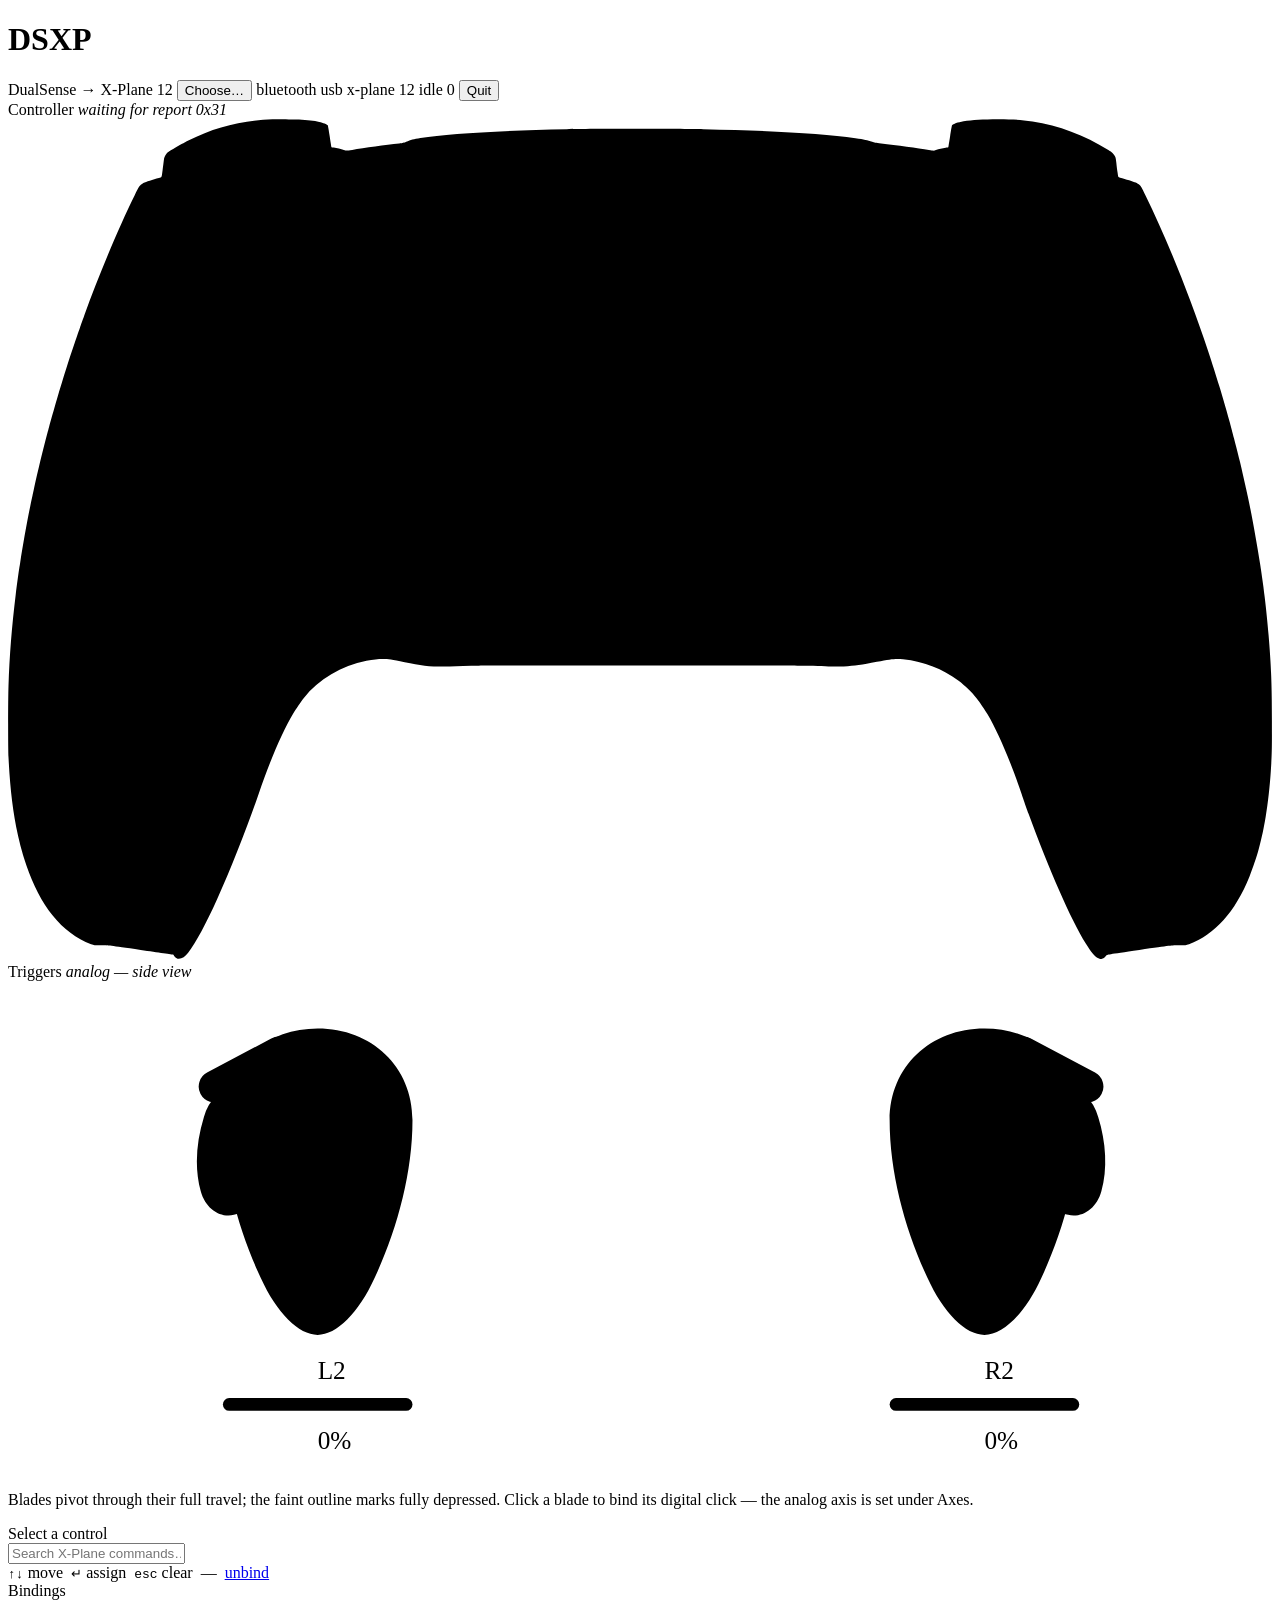
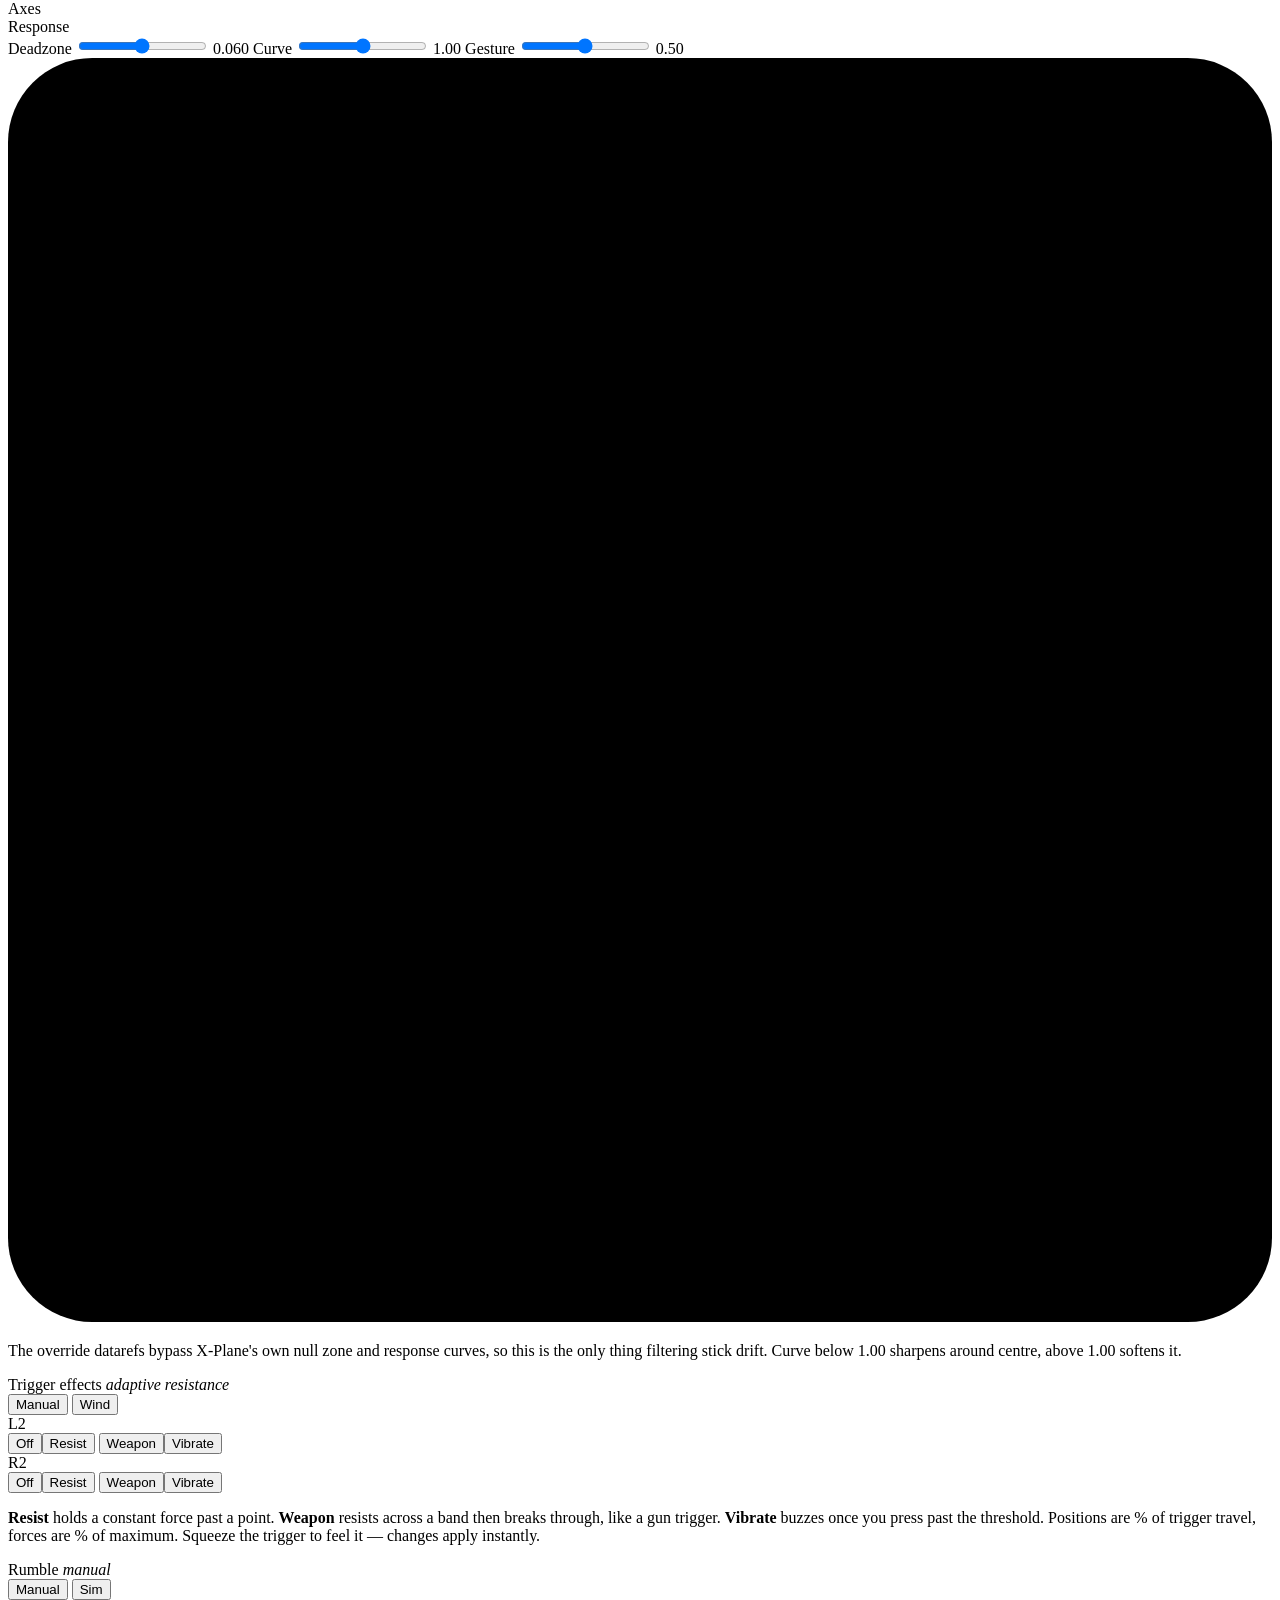
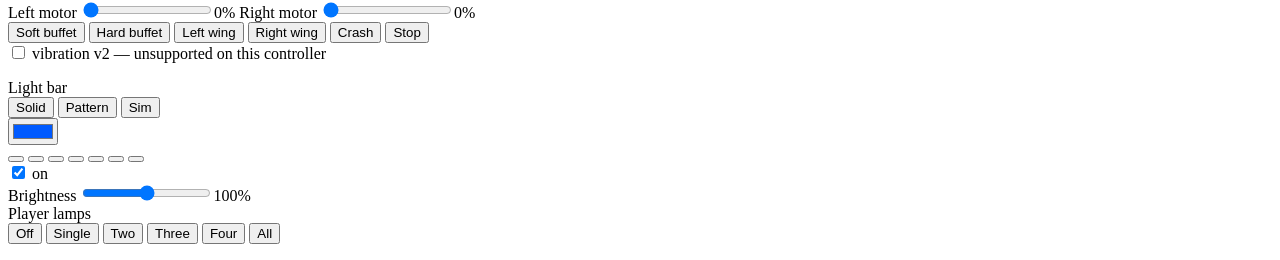
==== Resources/web/index.html @ 6f13c1d1 "Move sources into Sources/, Resources/ and BuildSettings/ Pure moves plus path updates, so history f" ====
<!doctype html>
<html lang="en">
<head>
<meta charset="utf-8">
<meta name="viewport" content="width=device-width,initial-scale=1">
<title>DSXP</title>
<link rel="stylesheet" href="/app.css">
</head>
<body>

<header>
  <h1>DSXP</h1>
  <span class="sub">DualSense &rarr; X-Plane 12</span>
  <span class="appstrip">
    <button id="app-access" class="warnbtn" hidden
            title="The controller is connected but no input arrives. Open the Input Monitoring settings.">Input access…</button>
    <span id="app-xpdir" class="xpdir"></span>
    <button id="app-pickxp" title="Choose your X-Plane 12 folder">Choose…</button>
    <span id="app-imported" class="pill" hidden
          title="Your bindings were imported from the dualsense-xplane prototype">imported settings</span>
  </span>
  <span class="spacer"></span>
  <span class="pill" id="g-bt">bluetooth</span>
  <span class="pill" id="g-usb">usb</span>
  <span class="pill" id="g-xp">x-plane 12</span>
  <span class="pill" id="g-eng">idle</span>
  <span class="pill" id="g-rep">0</span>
  <button id="quit" title="quit DSXP and hand the controls back to X-Plane">Quit</button>
</header>

<div id="gone" hidden>
  <div>
    <h2>DSXP has quit</h2>
    <p>The controller is quiet and X-Plane has its controls back.</p>
    <p class="dim">Open DSXP again from Applications or Spotlight.</p>
  </div>
</div>

<div id="toast" role="status" hidden></div>

<main>
    <section>
      <div class="head">Controller <em id="mapstatus">waiting for report 0x31</em></div>
      <div class="mapwrap">
        <!-- Proportions follow the real DualSense: 1242 x 814 of body = 1.53,
             four separate D-pad arrow keys, concentric stick rings. -->
        <svg id="pad" viewBox="0 0 1310 871" role="img" aria-label="DualSense map">
          <!-- Geometry traced from the reference with potrace; every outline
               below is the real contour, not an approximation. -->
          <path class="body" d="M 274.1 0.2 C 240.8 1.7 214.5 8.4 186.9 22.3 C 178.3 26.7 165.5 34.2 164.6 35.5 C 162.2 38.8 161.8 39.8 161.5 42.8 C 161.3 44.5 160.7 49.1 160.2 53.0 C 159.1 61.1 159.5 60.3 156.3 61.1 C 150.4 62.7 142.5 65.2 140.8 66.1 C 139.7 66.7 138.1 67.8 137.2 68.6 C 135.7 70.0 135.3 70.7 131.3 79.0 C 114.7 112.7 93.5 163.2 79.1 203.4 C 78.5 205.4 77.2 208.8 76.4 211.0 C 75.6 213.2 74.9 215.4 74.7 215.8 C 74.6 216.2 73.6 219.1 72.4 222.4 C 69.9 229.8 63.7 248.2 60.7 257.6 C 57.2 268.6 54.1 278.8 50.6 290.6 C 48.6 297.4 47.5 301.5 44.5 312.0 C 43.8 314.4 42.7 318.7 42.1 320.8 C 41.9 321.7 41.4 323.7 40.9 325.2 C 36.0 343.6 30.9 364.8 27.1 382.2 C 26.4 385.5 25.6 389.1 25.4 390.1 C 21.5 407.6 16.1 437.0 12.6 459.9 C 12.3 461.9 11.9 464.4 11.7 465.4 C 10.8 471.0 9.2 483.1 8.0 492.7 C 3.9 526.0 1.6 555.6 0.5 587.8 C 0.0 602.0 0.0 652.7 0.5 661.6 C 2.2 694.7 4.9 717.0 10.3 742.4 C 10.8 744.7 12.3 750.8 13.9 756.9 C 14.6 759.7 17.5 769.1 19.0 773.3 C 26.0 793.9 35.2 811.6 46.1 825.2 C 57.8 839.7 70.7 849.4 86.1 855.2 C 89.3 856.3 89.3 856.3 96.8 856.4 C 104.2 856.4 104.2 856.4 137.5 861.2 C 155.8 863.8 170.9 866.0 171.1 866.0 C 171.2 866.0 171.7 866.6 172.2 867.5 C 173.6 869.5 175.1 870.4 177.1 870.4 C 180.5 870.4 183.6 868.3 186.7 864.2 C 194.9 853.3 205.0 834.6 216.8 808.4 C 231.1 776.8 248.5 732.6 260.1 698.5 C 271.3 665.5 284.9 633.8 295.6 616.1 C 298.3 611.6 303.8 603.5 306.2 600.5 C 322.2 580.6 345.5 566.7 371.5 561.6 C 378.9 560.2 384.6 559.5 388.8 559.6 C 394.2 559.6 397.5 560.1 411.1 562.9 C 434.8 567.8 443.9 568.3 480.0 566.7 C 491.6 566.2 818.4 566.2 830.1 566.7 C 848.9 567.5 858.8 567.7 866.1 567.4 C 877.9 566.8 884.4 565.9 900.5 562.6 C 916.0 559.5 920.0 559.1 927.6 559.9 C 949.8 562.4 968.5 569.7 985.2 582.3 C 991.7 587.2 999.0 594.2 1003.8 600.3 C 1006.5 603.6 1013.0 613.2 1015.5 617.5 C 1025.1 633.8 1038.4 664.4 1047.9 692.1 C 1053.5 708.3 1054.6 711.6 1057.7 720.0 C 1078.7 777.6 1101.5 829.3 1117.0 854.6 C 1122.7 863.8 1125.9 867.7 1128.9 869.2 C 1133.4 871.4 1135.5 870.9 1138.5 866.8 C 1139.1 866.0 1139.1 866.0 1172.5 861.2 C 1205.9 856.4 1205.9 856.4 1213.3 856.4 C 1220.8 856.3 1220.8 856.3 1224.0 855.2 C 1250.8 845.2 1271.9 821.6 1286.7 785.0 C 1290.0 777.0 1294.2 764.3 1296.2 756.9 C 1299.8 743.2 1301.2 736.6 1303.5 722.9 C 1305.7 710.2 1307.9 690.4 1308.8 675.5 C 1309.9 658.2 1310.0 653.3 1309.9 623.9 C 1309.9 585.3 1309.1 566.3 1306.5 535.3 C 1305.4 521.8 1303.4 502.4 1301.9 491.5 C 1301.7 489.8 1301.3 486.8 1301.1 484.8 C 1300.5 480.5 1298.7 467.8 1298.3 465.4 C 1298.2 464.4 1297.9 462.3 1297.6 460.8 C 1294.4 439.5 1288.4 407.0 1284.7 390.1 C 1284.5 389.1 1283.4 384.4 1282.4 379.8 C 1280.7 372.2 1279.6 367.4 1276.8 355.3 C 1275.8 351.1 1272.1 336.5 1270.6 330.9 C 1268.9 324.3 1268.8 323.9 1268.0 320.9 C 1267.6 319.4 1266.9 317.0 1266.6 315.6 C 1264.3 307.3 1258.7 287.6 1255.6 277.6 C 1251.2 263.2 1248.7 255.2 1243.6 239.8 C 1225.0 183.8 1200.7 123.5 1178.8 79.0 C 1174.7 70.5 1174.3 70.0 1172.8 68.5 C 1171.8 67.7 1170.1 66.5 1168.8 65.9 C 1166.7 64.9 1158.2 62.2 1152.6 60.8 C 1150.6 60.3 1150.6 60.3 1150.0 55.7 C 1149.6 53.2 1149.0 48.6 1148.7 45.5 C 1148.0 39.8 1148.0 39.8 1146.4 37.4 C 1144.8 35.0 1144.8 35.0 1140.4 32.2 C 1115.5 16.7 1089.0 6.7 1061.8 2.6 C 1049.7 0.8 1040.8 0.2 1026.3 0.2 C 1010.2 0.2 999.4 0.9 990.3 2.4 C 984.5 3.5 979.5 5.1 978.4 6.5 C 978.2 6.8 977.4 11.4 976.4 18.0 C 975.4 24.1 974.6 29.2 974.6 29.3 C 974.5 29.3 973.2 29.5 971.8 29.8 C 968.3 30.3 964.7 31.1 961.7 32.2 C 959.3 33.0 959.3 33.0 954.4 32.2 C 943.4 30.3 920.6 27.2 904.9 25.5 C 899.3 24.8 897.9 24.6 895.6 23.7 C 890.6 22.0 887.6 21.3 878.3 20.0 C 844.8 15.2 793.9 12.2 720.6 10.6 C 698.1 10.1 602.2 10.1 579.2 10.6 C 506.0 12.1 455.5 15.2 427.5 19.7 C 420.2 20.9 417.6 21.6 412.7 23.7 C 410.0 24.9 409.4 25.0 405.3 25.5 C 391.8 26.9 368.9 30.0 356.7 32.0 C 350.8 33.0 350.8 33.0 348.1 32.1 C 345.0 31.0 340.9 30.1 337.6 29.6 C 336.3 29.5 335.3 29.3 335.2 29.2 C 335.1 29.2 334.3 24.1 333.4 18.0 C 332.4 11.3 331.6 6.8 331.4 6.5 C 330.5 5.4 326.6 3.9 322.6 3.0 C 317.4 1.9 310.2 1.1 301.6 0.6 C 296.2 0.3 277.8 0.0 274.1 0.2 Z"/>
          <path class="pad" id="b-21" d="M 710.0 11.8 C 785.7 13.0 843.5 16.3 878.0 21.3 C 889.7 23.0 893.8 24.1 899.1 26.8 C 910.3 32.5 916.3 42.4 916.3 55.0 C 916.3 59.8 916.1 60.9 912.5 77.8 C 910.9 85.4 907.5 101.8 904.9 114.2 C 902.3 126.6 899.4 140.4 898.4 144.9 C 896.3 154.8 890.1 184.6 883.0 218.1 C 876.2 250.7 876.2 250.7 875.1 253.6 C 871.7 262.0 863.6 271.7 853.7 279.4 C 845.7 285.7 837.3 289.9 829.0 291.8 L 826.4 292.5 L 657.3 292.5 C 540.1 292.6 487.3 292.5 485.1 292.3 C 481.0 291.9 477.2 291.0 472.8 289.1 C 457.4 282.8 441.3 267.8 435.5 254.4 C 434.2 251.5 433.9 250.4 431.6 239.7 C 430.6 234.7 428.7 225.7 427.5 219.8 C 426.2 213.9 423.6 201.3 421.6 191.9 C 419.6 182.5 415.6 163.4 412.7 149.5 C 409.7 135.5 405.5 115.1 403.2 104.1 C 400.9 93.2 398.0 79.3 396.7 73.4 C 394.1 61.0 393.8 59.2 393.8 55.0 C 393.8 41.8 400.5 31.2 412.3 25.5 C 417.6 22.9 420.9 22.0 430.5 20.6 C 457.4 16.7 504.9 13.6 560.0 12.4 C 566.9 12.2 576.0 12.0 580.1 11.9 C 602.3 11.3 677.3 11.3 710.0 11.8 Z"/>
          <path class="btn" id="b-12" d="M 305.5 2.1 C 318.8 3.2 326.7 4.8 330.1 7.1 C 330.5 7.4 333.9 29.0 333.6 29.3 C 333.5 29.3 331.2 29.6 328.5 29.8 C 296.5 32.4 207.6 48.2 165.7 58.7 C 163.1 59.3 160.9 59.8 160.8 59.8 C 160.7 59.7 160.9 57.6 161.3 55.0 C 161.6 52.3 162.1 48.0 162.5 45.4 C 163.0 40.7 163.1 40.5 164.2 38.6 C 164.9 37.5 165.7 36.4 166.0 36.0 C 166.4 35.7 168.5 34.3 170.8 32.9 C 201.4 14.0 232.9 4.0 268.8 1.7 C 274.9 1.4 298.9 1.6 305.5 2.1 Z"/>
          <path class="btn" id="b-13" d="M 1040.3 1.7 C 1076.4 3.8 1109.2 14.2 1139.7 33.3 C 1143.9 36.0 1144.1 36.1 1145.5 38.6 C 1146.7 40.5 1146.7 40.7 1147.3 45.4 C 1147.6 48.0 1148.2 52.4 1148.5 55.0 C 1148.9 57.7 1149.2 59.8 1149.1 59.8 C 1149.1 59.8 1146.9 59.3 1144.3 58.7 C 1103.2 48.3 1014.4 32.5 983.0 29.9 C 976.6 29.4 976.1 29.3 976.1 28.9 C 976.1 27.3 979.4 7.3 979.7 7.1 C 983.6 4.3 996.5 2.3 1013.8 1.6 C 1019.7 1.4 1035.8 1.5 1040.3 1.7 Z"/>
          <path class="btn sm" id="b-16" d="M 342.2 76.7 C 336.7 78.0 332.1 82.5 330.7 87.9 C 329.9 91.0 330.1 93.0 333.1 110.0 C 335.8 125.3 336.0 126.2 337.0 128.3 C 338.4 131.1 341.1 133.8 343.8 135.2 C 354.5 140.4 367.3 132.9 367.3 121.3 C 367.3 118.8 362.1 88.8 361.3 86.5 C 359.6 81.7 355.5 77.9 350.6 76.7 C 348.7 76.2 344.4 76.2 342.2 76.7 Z"/>
          <path class="btn sm" id="b-17" d="M 959.1 76.9 C 954.5 78.5 951.0 81.8 949.4 86.2 C 948.8 87.7 943.6 116.3 943.2 120.1 C 942.7 124.0 944.7 129.0 947.8 132.1 C 955.5 139.9 968.8 137.8 973.6 128.2 C 974.7 126.0 974.8 125.4 977.6 109.5 C 979.1 100.5 980.4 92.6 980.4 91.8 C 980.4 84.8 975.2 78.3 968.3 76.7 C 965.5 76.0 961.4 76.1 959.1 76.9 Z"/>
          <path class="btn" id="b-0" d="M 228.9 136.9 C 217.5 138.9 208.7 148.3 207.8 159.7 C 207.7 160.9 207.9 165.5 208.2 170.3 C 208.6 175.0 209.1 183.3 209.5 188.9 C 210.6 204.6 209.8 203.1 224.6 218.7 C 230.8 225.1 236.4 230.9 237.1 231.5 C 240.1 234.1 244.5 235.6 248.3 235.2 C 250.9 235.0 253.7 234.0 255.8 232.6 C 257.2 231.7 274.1 214.3 279.4 208.3 C 281.3 206.2 283.1 202.7 283.8 200.0 C 284.5 197.0 286.8 161.5 286.5 158.8 C 285.2 148.0 276.9 139.2 266.1 137.1 C 264.1 136.7 261.1 136.7 247.0 136.7 C 237.8 136.7 229.6 136.8 228.9 136.9 Z"/>
          <path class="btn" id="b-2" d="M 326.1 209.6 C 323.4 209.8 318.1 210.2 314.3 210.5 C 298.2 211.5 296.8 211.7 294.4 212.4 C 290.3 213.7 289.3 214.5 276.2 227.0 C 263.1 239.5 262.6 240.1 261.3 243.9 C 260.8 245.4 260.6 246.5 260.6 248.4 C 260.6 252.5 261.8 255.8 264.1 258.5 C 266.5 261.2 288.2 281.7 289.7 282.6 C 291.5 283.8 294.5 285.0 296.4 285.4 C 297.2 285.5 301.8 285.9 306.6 286.3 C 311.5 286.6 319.0 287.1 323.3 287.4 C 333.5 288.2 337.0 288.2 339.8 287.4 C 349.4 285.0 356.6 277.6 358.6 268.1 C 358.9 266.5 359.0 262.8 359.0 248.5 C 359.0 231.8 359.0 230.7 358.4 228.4 C 357.7 225.4 355.5 220.8 353.5 218.5 C 350.5 214.7 345.8 211.6 341.0 210.2 C 337.8 209.2 333.2 209.0 326.1 209.6 Z"/>
          <path class="btn" id="b-4" d="M 246.1 262.0 C 241.7 262.4 238.9 263.9 235.0 267.8 C 227.6 275.2 213.8 290.1 212.9 291.6 C 212.4 292.5 211.5 294.3 211.1 295.6 C 210.2 298.0 210.2 298.5 208.9 316.4 C 208.1 328.3 207.7 335.7 207.8 337.3 C 208.1 343.2 210.7 348.7 215.0 353.1 C 217.9 356.1 221.1 358.0 225.5 359.5 L 227.9 360.3 L 246.9 360.3 C 265.8 360.3 266.0 360.3 268.2 359.7 C 276.9 357.2 283.6 350.3 285.9 341.6 C 286.6 339.1 286.8 336.2 286.5 332.6 C 286.4 330.6 286.0 326.1 285.8 322.5 C 285.5 318.9 285.1 312.2 284.8 307.4 C 284.4 302.7 284.0 298.0 283.7 297.1 C 282.9 293.9 281.1 290.8 278.6 288.0 C 270.7 279.6 259.2 267.5 257.9 266.3 C 254.7 263.3 250.2 261.7 246.1 262.0 Z"/>
          <path class="btn" id="b-6" d="M 155.2 209.6 C 150.9 210.5 146.6 212.8 143.3 215.9 C 139.7 219.3 137.3 223.2 136.0 228.0 C 135.3 230.3 135.3 230.5 135.3 248.4 C 135.3 269.1 135.2 268.5 137.7 273.7 C 141.9 282.5 150.4 288.0 159.8 288.0 C 164.5 288.0 196.0 285.7 198.3 285.3 C 201.2 284.6 204.6 282.9 206.8 280.9 C 207.9 280.0 213.5 274.6 219.4 269.0 C 230.8 258.2 231.9 256.9 233.0 253.5 C 234.3 249.3 234.0 245.2 231.9 241.4 C 230.7 238.9 230.0 238.2 219.2 228.0 C 214.2 223.3 209.1 218.4 207.8 217.2 C 204.9 214.5 201.2 212.5 197.7 211.9 C 195.2 211.4 167.6 209.4 161.2 209.3 C 158.3 209.2 156.6 209.3 155.2 209.6 Z"/>
          <path class="btn" id="b-8" d="M 962.2 206.5 C 944.0 209.1 929.8 221.7 925.5 239.0 C 919.4 262.8 934.4 286.8 958.6 292.1 C 961.2 292.6 962.5 292.7 967.5 292.7 C 972.5 292.7 973.8 292.6 976.4 292.1 C 993.8 288.3 1006.8 274.9 1010.2 257.1 C 1010.9 253.5 1010.9 245.7 1010.2 242.1 C 1006.9 224.6 994.3 211.3 977.0 207.2 C 974.4 206.6 973.1 206.5 968.5 206.4 C 965.5 206.4 962.7 206.4 962.2 206.5 Z"/>
          <path class="btn" id="b-9" d="M 1058.3 302.5 C 1051.2 303.6 1044.8 306.1 1039.0 309.9 C 1035.8 312.1 1030.1 317.8 1028.0 320.8 C 1020.7 331.4 1018.5 344.0 1021.6 356.3 C 1025.6 372.3 1038.5 384.7 1054.8 388.2 C 1057.5 388.7 1058.7 388.8 1063.7 388.8 C 1068.5 388.8 1069.9 388.7 1072.3 388.2 C 1083.6 385.7 1093.3 379.1 1099.5 369.8 C 1102.9 364.8 1104.9 360.0 1106.2 353.9 C 1107.0 349.9 1107.1 342.1 1106.3 338.2 C 1103.3 322.5 1092.8 310.1 1078.3 304.8 C 1073.6 303.2 1070.5 302.6 1064.6 302.5 C 1061.6 302.5 1058.7 302.5 1058.3 302.5 Z"/>
          <path class="btn" id="b-10" d="M 1154.4 206.5 C 1147.3 207.5 1140.9 210.0 1135.1 213.8 C 1131.6 216.2 1126.0 221.8 1123.7 225.2 C 1113.6 240.5 1113.8 259.7 1124.2 274.6 C 1126.5 277.9 1131.9 283.2 1135.2 285.4 C 1140.3 288.7 1145.2 290.8 1150.8 292.1 C 1153.3 292.6 1154.7 292.7 1159.7 292.7 C 1164.7 292.7 1166.0 292.6 1168.5 292.1 C 1190.0 287.4 1204.8 267.5 1202.9 245.9 C 1201.2 227.0 1187.8 211.7 1169.2 207.2 C 1166.6 206.6 1165.3 206.5 1160.7 206.4 C 1157.7 206.4 1154.8 206.4 1154.4 206.5 Z"/>
          <path class="btn" id="b-11" d="M 1058.3 110.4 C 1057.8 110.4 1056.1 110.8 1054.5 111.1 C 1038.7 114.4 1025.6 126.9 1021.6 142.7 C 1019.3 151.7 1019.9 160.7 1023.3 169.6 C 1027.7 180.9 1037.6 190.3 1049.2 194.4 C 1054.3 196.2 1057.1 196.6 1063.6 196.6 C 1068.7 196.6 1069.9 196.6 1072.5 196.0 C 1088.2 192.4 1100.6 181.1 1105.1 165.9 C 1111.7 144.1 1100.0 120.7 1078.4 112.7 C 1073.7 111.0 1070.6 110.4 1064.6 110.3 C 1061.6 110.3 1058.7 110.3 1058.3 110.4 Z"/>
          <path class="btn sm" id="b-20" d="M 626.9 491.3 C 623.2 492.4 621.0 495.3 621.0 499.0 C 621.0 500.8 621.1 501.3 621.8 502.6 C 622.9 504.5 624.9 506.1 627.1 506.8 C 628.6 507.2 631.1 507.2 655.5 507.2 L 682.2 507.1 L 683.8 506.3 C 690.5 503.2 690.4 494.5 683.6 491.5 C 682.6 491.0 680.6 491.0 655.3 490.9 C 633.2 490.9 627.9 490.9 626.9 491.3 Z"/>
          <circle class="touchdot" id="touch-0" r="16" cx="-99" cy="-99"/>
          <circle class="touchdot" id="touch-1" r="16" cx="-99" cy="-99"/>
          <g class="grille">
            <path d="M 604.0 325.8 C 601.5 326.9 599.8 329.5 599.8 332.3 C 599.8 334.7 600.4 336.0 602.0 337.7 C 604.3 340.1 607.5 340.7 610.6 339.1 C 612.2 338.3 613.0 337.6 613.8 335.9 C 614.9 334.0 614.9 331.0 614.0 329.2 C 613.2 327.9 611.3 326.1 610.0 325.5 C 608.5 324.9 605.6 325.0 604.0 325.8 Z"/>
            <path d="M 628.1 325.5 C 626.6 326.2 624.6 328.2 624.1 329.7 C 622.6 333.3 624.1 337.2 627.5 339.1 C 628.7 339.8 629.3 339.9 631.0 339.9 C 633.4 339.9 634.8 339.3 636.5 337.5 C 637.9 335.9 638.4 334.7 638.4 332.5 C 638.3 328.2 635.2 325.1 630.9 325.1 C 629.8 325.1 628.6 325.3 628.1 325.5 Z"/>
            <path d="M 651.4 325.9 C 645.1 329.0 646.3 338.3 653.3 339.8 C 656.4 340.5 659.4 339.1 661.2 336.2 C 662.0 334.9 662.1 334.5 662.1 332.6 C 662.1 330.1 661.6 328.8 660.0 327.2 C 657.8 325.0 654.2 324.4 651.4 325.9 Z"/>
            <path d="M 675.5 325.7 C 669.7 328.4 669.5 336.3 675.3 339.3 C 676.2 339.7 677.0 339.9 678.5 339.9 C 680.2 339.9 680.7 339.8 682.1 339.0 C 684.0 338.0 685.4 336.1 685.9 333.9 C 686.5 331.0 685.2 328.1 682.4 326.1 C 681.3 325.4 680.9 325.2 679.0 325.2 C 677.2 325.1 676.5 325.2 675.5 325.7 Z"/>
            <path d="M 699.1 325.7 C 692.4 329.1 693.9 338.8 701.4 339.9 C 703.3 340.2 705.7 339.5 707.2 338.1 C 711.2 334.5 710.3 328.0 705.5 325.8 C 703.6 324.9 700.9 324.8 699.1 325.7 Z"/>
            <path d="M 616.8 346.0 C 615.1 346.5 613.5 347.8 612.5 349.5 C 611.9 350.7 611.7 351.2 611.7 353.0 C 611.7 355.5 612.3 356.8 613.8 358.4 C 616.1 360.6 619.6 361.2 622.5 359.7 C 628.4 356.8 627.6 347.8 621.3 346.0 C 619.5 345.4 618.5 345.4 616.8 346.0 Z"/>
            <path d="M 640.4 346.0 C 637.3 347.1 635.5 349.8 635.5 353.1 C 635.5 357.4 638.6 360.5 642.8 360.5 C 645.0 360.5 646.4 360.0 648.0 358.4 C 649.5 357.0 650.3 355.2 650.3 352.9 C 650.2 347.9 645.1 344.4 640.4 346.0 Z"/>
            <path d="M 664.6 345.8 C 661.2 346.8 658.8 350.5 659.2 353.9 C 659.4 355.7 660.2 357.3 661.6 358.6 C 663.2 360.0 664.5 360.5 666.7 360.5 C 670.8 360.5 674.0 357.3 674.0 353.3 C 674.0 350.9 673.5 349.6 671.9 347.9 C 669.9 345.8 667.2 345.1 664.6 345.8 Z"/>
            <path d="M 688.1 346.0 C 685.3 346.9 683.0 349.9 683.0 352.9 C 683.0 357.3 686.1 360.5 690.3 360.5 C 693.5 360.5 695.7 359.2 697.0 356.4 C 698.6 353.4 698.0 350.3 695.6 347.8 C 693.5 345.7 690.9 345.1 688.1 346.0 Z"/>
          </g>
          <g class="mark">
            <polygon points="247,177 258,195 236,195"/>
            <polygon points="247,321 258,303 236,303"/>
            <polygon points="175,249 193,238 193,260"/>
            <polygon points="319,249 301,238 301,260"/>
          </g>
          <circle class="diag" id="b-7" cx="185" cy="187" r="26"/>
          <circle class="diag" id="b-1" cx="309" cy="187" r="26"/>
          <circle class="diag" id="b-5" cx="185" cy="311" r="26"/>
          <circle class="diag" id="b-3" cx="309" cy="311" r="26"/>
          <g class="mark">
            <polygon points="1065,136 1082,166 1048,166"/>
            <rect x="948" y="233" width="34" height="34" rx="4"/>
            <circle cx="1159" cy="250" r="17"/>
            <path d="M1047 330 L1079 362 M1079 330 L1047 362"/>
          </g>
          <g>
            <path class="well" d="M 442.0 329.9 C 405.1 331.3 371.9 353.0 355.8 386.5 C 346.9 405.1 344.0 425.2 347.4 445.7 C 352.6 477.6 373.4 505.2 402.8 519.3 C 430.4 532.5 462.8 532.2 490.2 518.4 C 499.7 513.7 507.7 507.9 515.7 499.9 C 524.6 491.0 529.9 483.6 535.2 472.6 C 541.5 459.5 544.7 446.7 545.1 432.0 C 545.8 405.0 535.8 379.6 516.9 360.1 C 500.4 343.1 478.2 332.4 454.8 330.3 C 450.9 330.0 445.2 329.8 442.0 329.9 Z"/>
            <path class="wellring" d="M 438.4 352.2 C 415.0 354.4 393.7 367.2 380.7 387.0 C 377.3 392.1 374.2 398.6 372.1 404.6 C 364.4 427.4 367.7 452.5 381.1 472.5 C 402.6 504.5 444.2 516.0 478.8 499.5 C 500.7 489.1 516.4 469.2 521.5 445.3 C 523.7 435.3 523.6 423.1 521.4 412.9 C 515.0 384.0 492.9 361.3 464.3 354.2 C 456.0 352.1 446.6 351.4 438.4 352.2 Z"/>
            <g id="stick-l" transform="translate(0 0)">
              <path class="knob" d="M 438.1 379.3 C 423.5 381.7 411.2 389.6 403.2 401.8 C 398.1 409.5 395.4 417.9 395.0 427.4 C 394.7 436.0 396.3 443.8 400.1 451.6 C 410.4 472.4 433.0 483.6 455.8 479.0 C 474.1 475.3 489.3 461.2 494.3 443.1 C 495.7 438.1 496.1 435.6 496.1 429.3 C 496.1 424.0 496.0 423.0 495.3 419.7 C 494.3 415.1 493.1 411.5 491.2 407.5 C 484.3 393.2 471.4 383.2 455.5 379.8 C 451.8 379.0 441.9 378.7 438.1 379.3 Z"/>
            </g>
            <circle class="hit" id="b-18" cx="445" cy="431" r="50"/>
            <text class="lbl xs" x="445" y="559">L3</text>
          </g>
          <g>
            <path class="well" d="M 858.9 330.0 C 829.4 331.6 802.1 346.3 784.3 370.2 C 765.8 395.1 760.0 427.5 768.7 457.4 C 777.3 486.8 799.4 510.9 828.0 522.1 C 857.3 533.6 890.3 530.6 917.0 513.8 C 940.0 499.5 956.2 476.2 961.7 449.8 C 963.3 442.0 963.6 439.4 963.6 429.4 C 963.6 422.1 963.5 419.5 963.1 416.7 C 960.3 397.9 953.9 382.6 942.6 368.0 C 939.5 364.0 930.8 355.1 926.8 351.9 C 910.1 338.6 890.7 331.2 869.2 330.0 C 866.4 329.9 863.8 329.7 863.5 329.8 C 863.2 329.8 861.1 329.9 858.9 330.0 Z"/>
            <path class="wellring" d="M 857.0 352.2 C 823.9 355.5 796.5 379.3 788.8 411.6 C 787.2 418.2 787.0 420.9 787.0 429.4 C 787.0 438.1 787.2 440.6 789.0 447.8 C 791.5 458.5 796.8 469.2 804.0 478.2 C 806.8 481.7 812.9 487.7 816.7 490.6 C 830.7 501.4 846.9 506.9 864.3 506.9 C 872.4 506.9 879.3 505.9 886.9 503.6 C 906.2 497.7 922.4 484.5 932.4 466.5 C 941.5 450.1 944.2 430.0 939.7 411.5 C 933.8 386.7 916.0 366.4 892.0 357.0 C 887.0 355.0 880.9 353.5 874.7 352.6 C 871.2 352.0 860.8 351.8 857.0 352.2 Z"/>
            <g id="stick-r" transform="translate(0 0)">
              <path class="knob" d="M 856.7 379.3 C 849.4 380.5 842.4 383.2 836.0 387.5 C 831.6 390.4 825.5 396.4 822.5 400.9 C 810.2 419.1 810.7 442.2 823.8 459.8 C 828.6 466.1 834.6 471.1 842.0 474.8 C 857.5 482.6 876.1 481.6 891.0 472.4 C 901.6 465.8 909.8 454.9 913.1 443.0 C 914.4 438.0 914.7 436.0 914.7 429.5 C 914.7 422.3 914.3 419.7 912.4 413.7 C 906.4 395.5 890.7 382.2 871.8 379.3 C 868.1 378.8 860.1 378.8 856.7 379.3 Z"/>
            </g>
            <circle class="hit" id="b-19" cx="862" cy="431" r="50"/>
            <text class="lbl xs" x="862" y="559">R3</text>
          </g>
          <rect class="btn sm" id="b-22" x="641" y="541" width="28" height="9" rx="4"/>
          <text class="lbl" x="247" y="40">L1</text>
          <text class="lbl" x="1063" y="40">R1</text>
        </svg>
      </div>
    </section>

    <section>
      <div class="head">Triggers <em id="trigstatus">analog &mdash; side view</em></div>
      <svg id="trigview" viewBox="0 0 800 310" role="img" aria-label="trigger compression, side view">
        <g transform="translate(74,10)">
          <!-- grip cross-section: wide rounded top tapering to the grip tip -->
          <path class="sidebody" d="M62 78 C62 44 88 20 122 20
                                    C156 20 182 44 182 78
                                    C182 112 172 148 158 178
                                    C148 200 134 214 122 214
                                    C110 214 96 200 86 178
                                    C72 148 62 112 62 78 Z"/>
          <rect class="sidebump" id="b-12s" x="44" y="36" width="66" height="20" rx="10"
                transform="rotate(-28 77 46)"/>
          <g class="ghost" transform="translate(66 66) rotate(-26)">
            <path d="M6 -10 C-5 -8 -13 -1 -16 10 C-21 26 -22 43 -18 57
                     C-15 68 -6 74 3 72 C12 70 18 62 18 52
                     C18 37 15 18 13 5 C12 -4 10 -10 6 -10 Z"/>
          </g>
          <g id="trig-l-lever" transform="translate(66 66) rotate(0)">
            <path class="blade" id="b-14"
                  d="M6 -10 C-5 -8 -13 -1 -16 10 C-21 26 -22 43 -18 57
                     C-15 68 -6 74 3 72 C12 70 18 62 18 52
                     C18 37 15 18 13 5 C12 -4 10 -10 6 -10 Z"/>
          </g>
          <circle class="pivot" cx="66" cy="66" r="3"/>
        </g>
        <text class="cap" x="196" y="252">L2</text>
        <rect class="dbar" x="136" y="264" width="120" height="8" rx="4"/>
        <rect class="dfill" id="trig-l-bar" x="136" y="264" width="0" height="8" rx="4"/>
        <text class="pct" id="trig-l-pct" x="196" y="296">0%</text>

        <g transform="translate(740,10) scale(-1,1)">
          <path class="sidebody" d="M62 78 C62 44 88 20 122 20
                                    C156 20 182 44 182 78
                                    C182 112 172 148 158 178
                                    C148 200 134 214 122 214
                                    C110 214 96 200 86 178
                                    C72 148 62 112 62 78 Z"/>
          <rect class="sidebump" id="b-13s" x="44" y="36" width="66" height="20" rx="10"
                transform="rotate(-28 77 46)"/>
          <g class="ghost" transform="translate(66 66) rotate(-26)">
            <path d="M6 -10 C-5 -8 -13 -1 -16 10 C-21 26 -22 43 -18 57
                     C-15 68 -6 74 3 72 C12 70 18 62 18 52
                     C18 37 15 18 13 5 C12 -4 10 -10 6 -10 Z"/>
          </g>
          <g id="trig-r-lever" transform="translate(66 66) rotate(0)">
            <path class="blade" id="b-15"
                  d="M6 -10 C-5 -8 -13 -1 -16 10 C-21 26 -22 43 -18 57
                     C-15 68 -6 74 3 72 C12 70 18 62 18 52
                     C18 37 15 18 13 5 C12 -4 10 -10 6 -10 Z"/>
          </g>
          <circle class="pivot" cx="66" cy="66" r="3"/>
        </g>
        <text class="cap" x="618" y="252">R2</text>
        <rect class="dbar" x="558" y="264" width="120" height="8" rx="4"/>
        <rect class="dfill" id="trig-r-bar" x="558" y="264" width="0" height="8" rx="4"/>
        <text class="pct" id="trig-r-pct" x="618" y="296">0%</text>
      </svg>
      <p class="note">Blades pivot through their full travel; the faint outline marks
        fully depressed. Click a blade to bind its digital click &mdash; the analog
        axis is set under Axes.</p>
    </section>

    <section>
      <div class="head" id="target">Select a control</div>
      <div class="searchwrap">
        <input id="q" placeholder="Search X-Plane commands&hellip;" autocomplete="off" spellcheck="false">
        <div class="hint">
          <kbd>&uarr;</kbd><kbd>&darr;</kbd> move &nbsp;<kbd>&crarr;</kbd> assign
          &nbsp;<kbd>esc</kbd> clear &nbsp;&mdash;&nbsp;
          <a href="#" id="unbind">unbind</a>
        </div>
      </div>
      <div id="results"></div>
    </section>

    <section>
      <div class="head">Bindings <em id="bindcount"></em></div>
      <div id="btns"></div>
    </section>

    <section>
      <div class="head">Axes</div>
      <div id="axes"></div>
    </section>

    <section>
      <div class="head">Response</div>
      <div class="tune">
        <div class="tunegrid">
          <label for="dz">Deadzone</label>
          <input type="range" id="dz" min="0" max="0.45" step="0.005">
          <output id="dz-v">0.060</output>
          <label for="cv">Curve</label>
          <input type="range" id="cv" min="0.4" max="3" step="0.05">
          <output id="cv-v">1.00</output>
          <label for="gs">Gesture</label>
          <input type="range" id="gs" min="0" max="1" step="0.02">
          <output id="gs-v">0.50</output>
        </div>
        <svg id="curve" viewBox="0 0 120 120" aria-label="response curve">
          <rect class="grid" x="0" y="0" width="120" height="120" rx="8"/>
          <line class="ax" x1="60" y1="0" x2="60" y2="120"/>
          <line class="ax" x1="0" y1="60" x2="120" y2="60"/>
          <polyline id="curveline" points=""/>
          <circle id="curvedot" r="3.5" cx="60" cy="60"/>
        </svg>
      </div>
      <p class="note">The override datarefs bypass X-Plane's own null zone and
        response curves, so this is the only thing filtering stick drift.
        Curve below 1.00 sharpens around centre, above 1.00 softens it.</p>
    </section>


    <section>
      <div class="head">Trigger effects <em id="fxstatus">adaptive resistance</em></div>
      <div class="fxtabs">
        <button data-fxm="manual">Manual</button>
        <button data-fxm="wind">Wind</button>
      </div>
      <div id="fxwind" hidden>
        <div class="wxgrid">
          <div><span>Indicated airspeed</span><b id="wx-ias">&mdash;</b></div>
          <div><span>Wind</span><b id="wx-wind">&mdash;</b></div>
          <div><span>Crosswind</span><b id="wx-xw">&mdash;</b></div>
          <div><span>Turbulence</span><b id="wx-turb">&mdash;</b></div>
          <div><span>Aerodynamic load</span><b id="wx-load">&mdash;</b></div>
          <div><span>State</span><b id="wx-note">&mdash;</b></div>
        </div>
        <div class="wxfx">
          <div><span>L2</span><b id="wx-l">&mdash;</b></div>
          <div><span>R2</span><b id="wx-r">&mdash;</b></div>
        </div>
      </div>
      <div class="fxgrid" id="fxmanual">
        <div class="fxcol" data-side="l">
          <div class="fxtitle">L2</div>
          <div class="modes">
            <button data-m="0">Off</button><button data-m="1">Resist</button>
            <button data-m="2">Weapon</button><button data-m="3">Vibrate</button>
          </div>
          <div class="fxparams"></div>
        </div>
        <div class="fxcol" data-side="r">
          <div class="fxtitle">R2</div>
          <div class="modes">
            <button data-m="0">Off</button><button data-m="1">Resist</button>
            <button data-m="2">Weapon</button><button data-m="3">Vibrate</button>
          </div>
          <div class="fxparams"></div>
        </div>
      </div>
      <p class="note" id="fxnote"><b>Resist</b> holds a constant force past a point.
        <b>Weapon</b> resists across a band then breaks through, like a gun trigger.
        <b>Vibrate</b> buzzes once you press past the threshold.
        Positions are % of trigger travel, forces are % of maximum.
        Squeeze the trigger to feel it &mdash; changes apply instantly.</p>
    </section>
    <section>
      <div class="head">Rumble <em id="rstatus">manual</em></div>
      <div class="fxtabs" id="rtabs">
        <button data-rm="manual">Manual</button>
        <button data-rm="sim">Sim</button>
      </div>
      <div id="rmanual">
        <div class="fxparams rparams">
          <label>Left motor</label>
          <input type="range" id="r-l" min="0" max="255" value="0"><output id="r-lv">0%</output>
          <label>Right motor</label>
          <input type="range" id="r-r" min="0" max="255" value="0"><output id="r-rv">0%</output>
        </div>
        <div class="rtests">
          <button data-test="soft">Soft buffet</button>
          <button data-test="hard">Hard buffet</button>
          <button data-test="left">Left wing</button>
          <button data-test="right">Right wing</button>
          <button data-test="crash">Crash</button>
          <button data-test="stop">Stop</button>
        </div>
        <div class="rpath">
          <label class="toggle"><input type="checkbox" id="rv2"> vibration v2 &mdash; unsupported on this controller</label>
        </div>
      </div>
      <div id="rsim" hidden>
        <div class="wxgrid">
          <div><span>Left wing stalled</span><b id="rx-sl">&mdash;</b></div>
          <div><span>Right wing stalled</span><b id="rx-sr">&mdash;</b></div>
          <div><span>Stall warning</span><b id="rx-sw">&mdash;</b></div>
          <div><span>Load factor</span><b id="rx-gn">&mdash;</b></div>
          <div><span>Crashed</span><b id="rx-crash">&mdash;</b></div>
          <div><span>State</span><b id="rx-note">&mdash;</b></div>
        </div>
        <div class="wxfx">
          <div><span>Left motor</span><b id="rx-l">&mdash;</b></div>
          <div><span>Right motor</span><b id="rx-r">&mdash;</b></div>
        </div>
      </div>
      <p class="note" id="rnote"></p>
    </section>

    <section class="wide">
      <div class="head">Light bar <em id="lightstatus"></em></div>
      <div class="fxtabs" id="ltabs">
        <button data-lt="solid">Solid</button>
        <button data-lt="pattern">Pattern</button>
        <button data-lt="sim">Sim</button>
      </div>

      <div id="lsolid">
        <div class="lightrow">
          <input type="color" id="lc" value="#005aff">
          <div class="swatches">
            <button class="sw" data-c="#ff2d1a" style="--s:#ff2d1a"></button>
            <button class="sw" data-c="#ff8c00" style="--s:#ff8c00"></button>
            <button class="sw" data-c="#ffd400" style="--s:#ffd400"></button>
            <button class="sw" data-c="#22c55e" style="--s:#22c55e"></button>
            <button class="sw" data-c="#005aff" style="--s:#005aff"></button>
            <button class="sw" data-c="#8b5cf6" style="--s:#8b5cf6"></button>
            <button class="sw" data-c="#ffffff" style="--s:#ffffff"></button>
          </div>
          <label class="toggle"><input type="checkbox" id="lon" checked> on</label>
        </div>
      </div>

      <div id="lpattern" hidden>
        <div class="patrow">
          <button data-pat="1">Breathe</button>
          <button data-pat="2">Pulse</button>
          <button data-pat="3">Strobe</button>
          <button data-pat="4">Rainbow</button>
          <button data-pat="5">Alert</button>
        </div>
        <div class="fxparams rparams">
          <label>Speed</label>
          <input type="range" id="lspeed" min="0" max="1" step="0.02"><output id="lspeed-v">0.50</output>
        </div>
      </div>

      <div id="lsim" hidden>
        <div class="wxgrid">
          <div><span>Showing</span><b id="lx-note">&mdash;</b></div>
          <div><span>Colour</span><b id="lx-col">&mdash;</b></div>
        </div>
      </div>

      <div class="fxparams rparams">
        <label>Brightness</label>
        <input type="range" id="lbright" min="0" max="1" step="0.02"><output id="lbright-v">100%</output>
      </div>

      <div class="pledrow">
        <span>Player lamps</span>
        <div class="pleds">
          <button data-pl="0">Off</button>
          <button data-pl="4">Single</button>
          <button data-pl="10">Two</button>
          <button data-pl="14">Three</button>
          <button data-pl="27">Four</button>
          <button data-pl="31">All</button>
        </div>
      </div>

      <p class="note" id="lnote"></p>
    </section>
</main>

<script src="/app.js"></script>
</body>
</html>
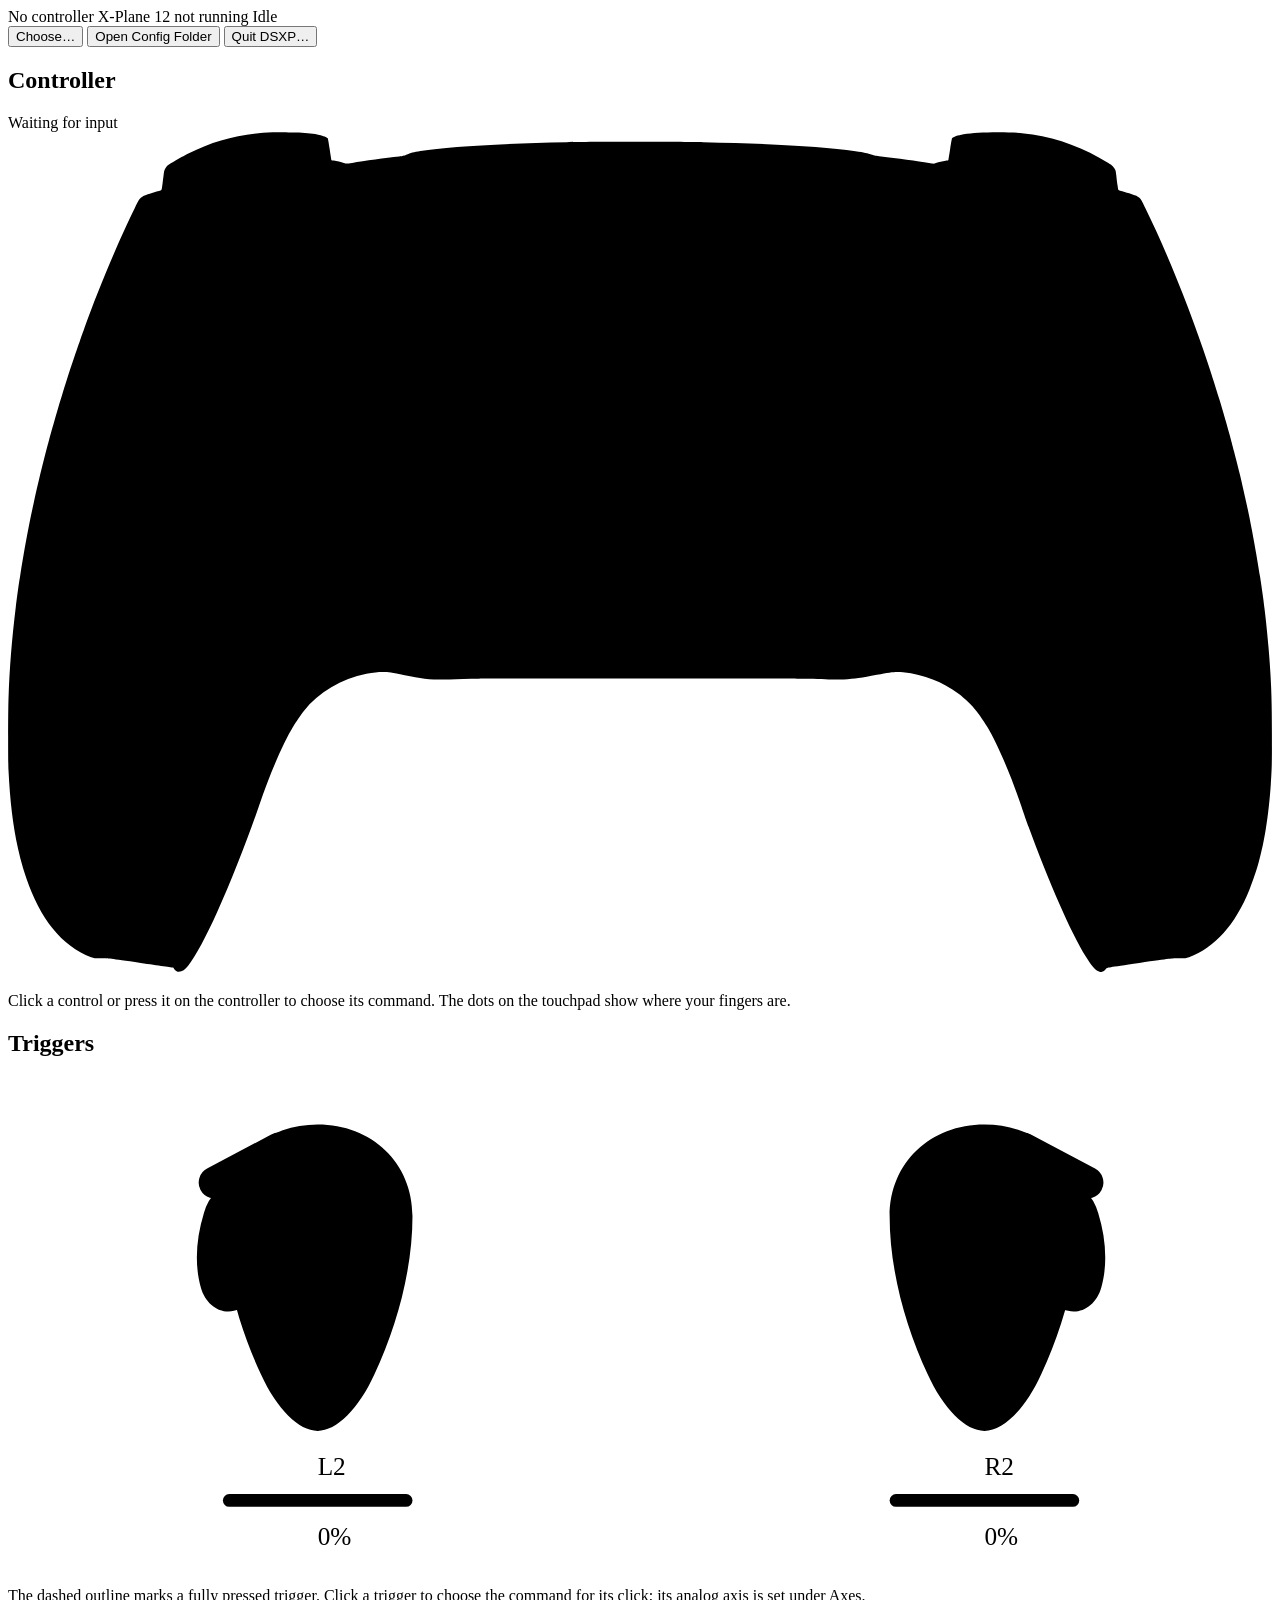
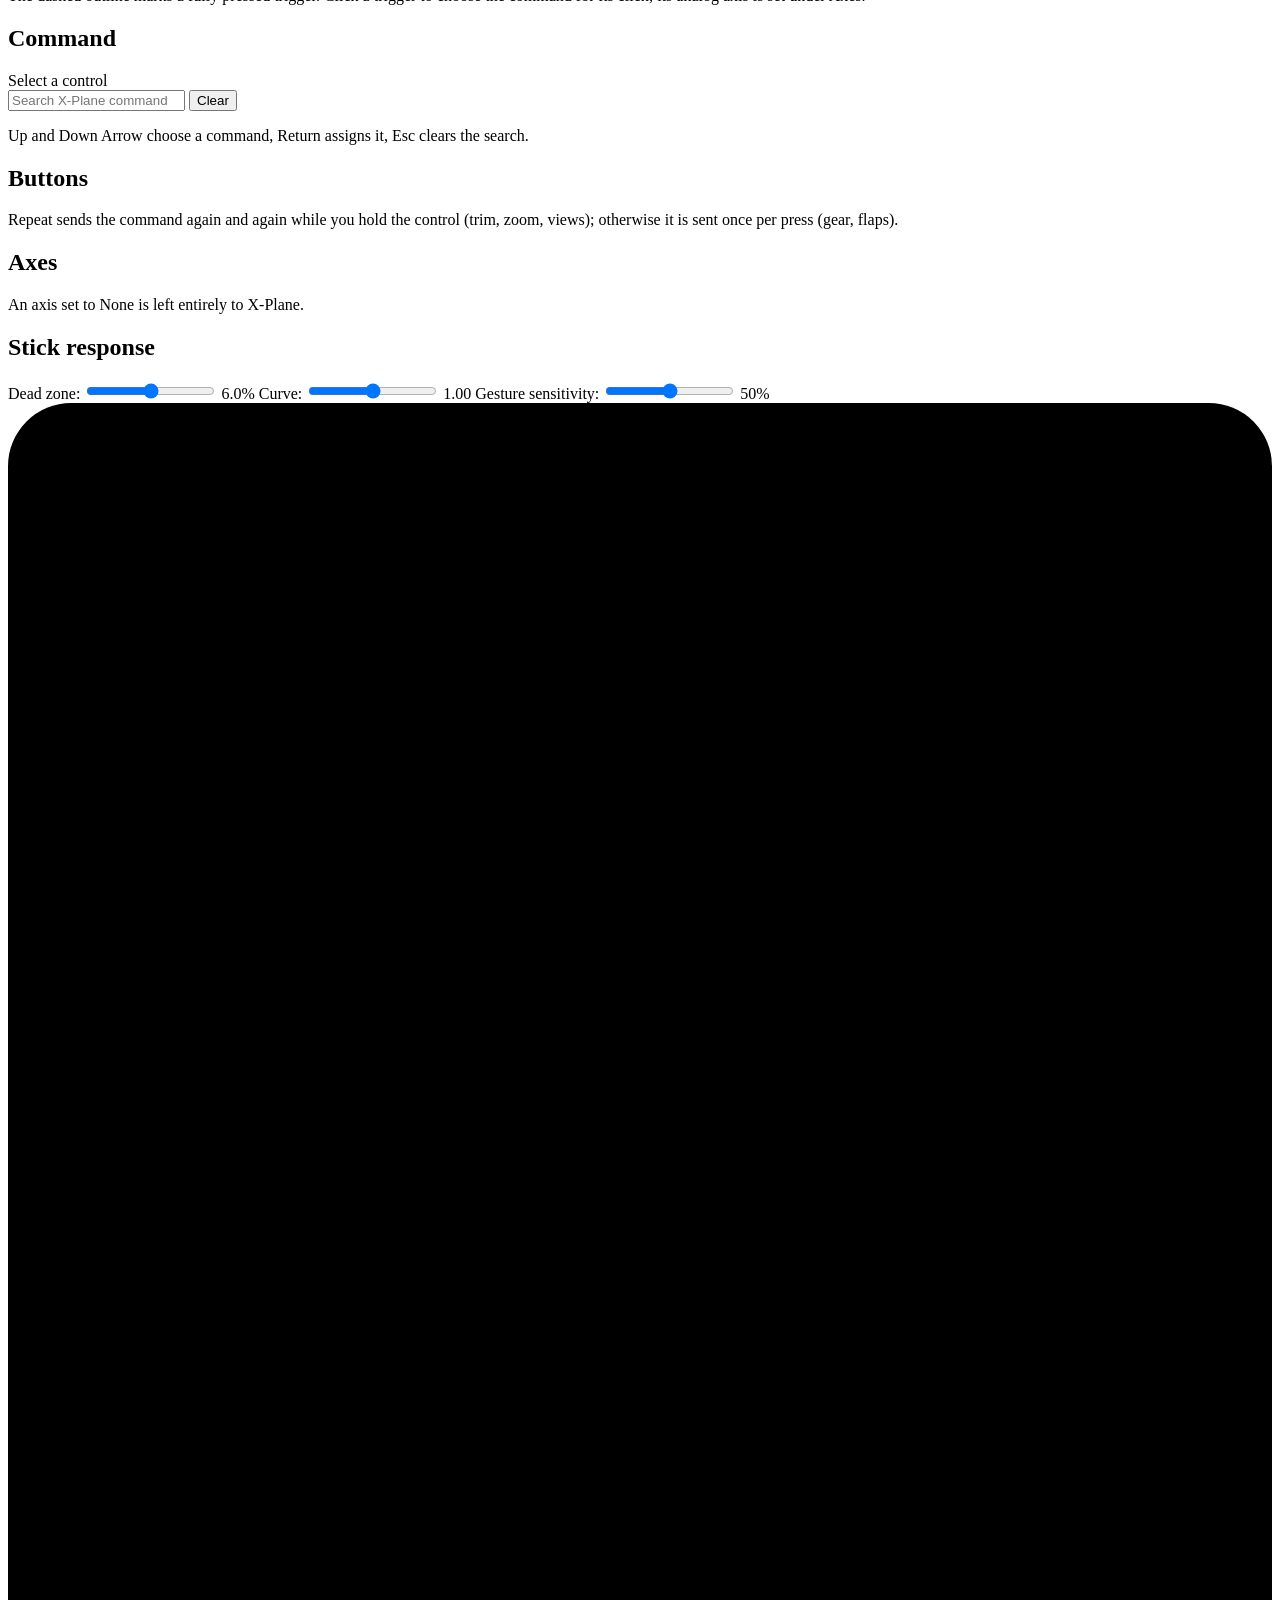
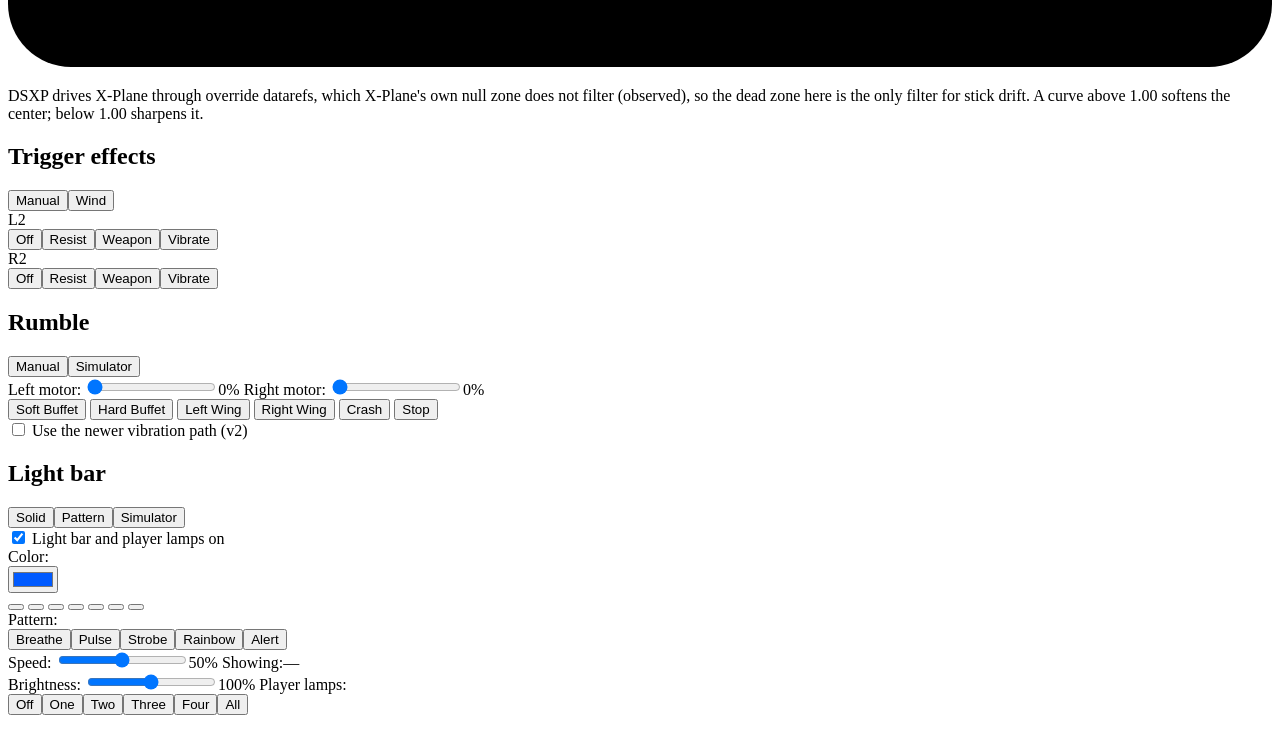
==== commit 700dc2ed: "Restyle the mapper after Apple's macOS guidelines Color - color-scheme: light dark, so native contro" ====
--- a/Resources/web/index.html
+++ b/Resources/web/index.html
@@ -3,48 +3,58 @@
 <head>
 <meta charset="utf-8">
 <meta name="viewport" content="width=device-width,initial-scale=1">
-<title>DSXP</title>
+<meta name="color-scheme" content="light dark">
+<title>DSXP Mapper</title>
 <link rel="stylesheet" href="/app.css">
 </head>
 <body>
 
-<header>
-  <h1>DSXP</h1>
-  <span class="sub">DualSense &rarr; X-Plane 12</span>
-  <span class="appstrip">
-    <button id="app-access" class="warnbtn" hidden
-            title="The controller is connected but no input arrives. Open the Input Monitoring settings.">Input access…</button>
-    <span id="app-xpdir" class="xpdir"></span>
-    <button id="app-pickxp" title="Choose your X-Plane 12 folder">Choose…</button>
-    <span id="app-imported" class="pill" hidden
-          title="Your bindings were imported from the dualsense-xplane prototype">imported settings</span>
-  </span>
-  <span class="spacer"></span>
-  <span class="pill" id="g-bt">bluetooth</span>
-  <span class="pill" id="g-usb">usb</span>
-  <span class="pill" id="g-xp">x-plane 12</span>
-  <span class="pill" id="g-eng">idle</span>
-  <span class="pill" id="g-rep">0</span>
-  <button id="quit" title="quit DSXP and hand the controls back to X-Plane">Quit</button>
+<header id="strip">
+  <div class="status" role="status">
+    <span class="st" id="st-ctl"><i class="dot"></i><span class="t">No controller</span><span class="sub" id="st-hz"></span></span>
+    <span class="st" id="st-xp"><i class="dot"></i><span class="t">X-Plane 12 not running</span></span>
+    <span class="st" id="st-eng"><i class="dot"></i><span class="t">Idle</span></span>
+  </div>
+  <div class="actions">
+    <button id="app-access" hidden
+            title="Let DSXP read the controller in Privacy &amp; Security">Allow Input Monitoring…</button>
+    <button id="app-config" hidden aria-haspopup="dialog" aria-controls="cfgpop"><i class="dot warn"></i><span>Config Problems</span></button>
+    <span id="app-imported" class="dim" hidden
+          title="Your settings were imported from the dualsense-xplane prototype">Imported settings</span>
+    <span class="xpdir">
+      <span id="app-xpdir"></span>
+      <button id="app-pickxp" title="Choose your X-Plane 12 folder to search its commands">Choose…</button>
+    </span>
+    <button id="app-openconfig" title="Show bridge.conf, controls.conf and feedback.conf in Finder">Open Config Folder</button>
+    <button id="quit" title="Give X-Plane its controls back and quit DSXP">Quit DSXP…</button>
+  </div>
 </header>
+
+<div id="cfgpop" class="popover" role="dialog" aria-label="Config problems" hidden>
+  <p>DSXP ignored these lines in its config files and kept the previous values.
+     Fix a line and save the file; DSXP applies it within about 2 seconds.</p>
+  <ul id="cfglist"></ul>
+  <div class="popbtns">
+    <button id="cfg-folder">Open Config Folder</button>
+    <button id="cfg-close">Done</button>
+  </div>
+</div>
 
 <div id="gone" hidden>
   <div>
     <h2>DSXP has quit</h2>
-    <p>The controller is quiet and X-Plane has its controls back.</p>
-    <p class="dim">Open DSXP again from Applications or Spotlight.</p>
+    <p>X-Plane has its controls back and the controller is quiet.</p>
+    <p>To start DSXP again, open it from Applications or Spotlight.</p>
   </div>
 </div>
 
 <div id="toast" role="status" hidden></div>
 
 <main>
-    <section>
-      <div class="head">Controller <em id="mapstatus">waiting for report 0x31</em></div>
-      <div class="mapwrap">
-        <!-- Proportions follow the real DualSense: 1242 x 814 of body = 1.53,
-             four separate D-pad arrow keys, concentric stick rings. -->
-        <svg id="pad" viewBox="0 0 1310 871" role="img" aria-label="DualSense map">
+  <section id="sec-map">
+    <div class="gtitle"><h2>Controller</h2><span class="gstatus" id="mapstatus">Waiting for input</span></div>
+    <div class="box">
+      <svg id="pad" viewBox="0 0 1310 871" role="img" aria-label="DualSense controller">
           <!-- Geometry traced from the reference with potrace; every outline
                below is the real contour, not an approximation. -->
           <path class="body" d="M 274.1 0.2 C 240.8 1.7 214.5 8.4 186.9 22.3 C 178.3 26.7 165.5 34.2 164.6 35.5 C 162.2 38.8 161.8 39.8 161.5 42.8 C 161.3 44.5 160.7 49.1 160.2 53.0 C 159.1 61.1 159.5 60.3 156.3 61.1 C 150.4 62.7 142.5 65.2 140.8 66.1 C 139.7 66.7 138.1 67.8 137.2 68.6 C 135.7 70.0 135.3 70.7 131.3 79.0 C 114.7 112.7 93.5 163.2 79.1 203.4 C 78.5 205.4 77.2 208.8 76.4 211.0 C 75.6 213.2 74.9 215.4 74.7 215.8 C 74.6 216.2 73.6 219.1 72.4 222.4 C 69.9 229.8 63.7 248.2 60.7 257.6 C 57.2 268.6 54.1 278.8 50.6 290.6 C 48.6 297.4 47.5 301.5 44.5 312.0 C 43.8 314.4 42.7 318.7 42.1 320.8 C 41.9 321.7 41.4 323.7 40.9 325.2 C 36.0 343.6 30.9 364.8 27.1 382.2 C 26.4 385.5 25.6 389.1 25.4 390.1 C 21.5 407.6 16.1 437.0 12.6 459.9 C 12.3 461.9 11.9 464.4 11.7 465.4 C 10.8 471.0 9.2 483.1 8.0 492.7 C 3.9 526.0 1.6 555.6 0.5 587.8 C 0.0 602.0 0.0 652.7 0.5 661.6 C 2.2 694.7 4.9 717.0 10.3 742.4 C 10.8 744.7 12.3 750.8 13.9 756.9 C 14.6 759.7 17.5 769.1 19.0 773.3 C 26.0 793.9 35.2 811.6 46.1 825.2 C 57.8 839.7 70.7 849.4 86.1 855.2 C 89.3 856.3 89.3 856.3 96.8 856.4 C 104.2 856.4 104.2 856.4 137.5 861.2 C 155.8 863.8 170.9 866.0 171.1 866.0 C 171.2 866.0 171.7 866.6 172.2 867.5 C 173.6 869.5 175.1 870.4 177.1 870.4 C 180.5 870.4 183.6 868.3 186.7 864.2 C 194.9 853.3 205.0 834.6 216.8 808.4 C 231.1 776.8 248.5 732.6 260.1 698.5 C 271.3 665.5 284.9 633.8 295.6 616.1 C 298.3 611.6 303.8 603.5 306.2 600.5 C 322.2 580.6 345.5 566.7 371.5 561.6 C 378.9 560.2 384.6 559.5 388.8 559.6 C 394.2 559.6 397.5 560.1 411.1 562.9 C 434.8 567.8 443.9 568.3 480.0 566.7 C 491.6 566.2 818.4 566.2 830.1 566.7 C 848.9 567.5 858.8 567.7 866.1 567.4 C 877.9 566.8 884.4 565.9 900.5 562.6 C 916.0 559.5 920.0 559.1 927.6 559.9 C 949.8 562.4 968.5 569.7 985.2 582.3 C 991.7 587.2 999.0 594.2 1003.8 600.3 C 1006.5 603.6 1013.0 613.2 1015.5 617.5 C 1025.1 633.8 1038.4 664.4 1047.9 692.1 C 1053.5 708.3 1054.6 711.6 1057.7 720.0 C 1078.7 777.6 1101.5 829.3 1117.0 854.6 C 1122.7 863.8 1125.9 867.7 1128.9 869.2 C 1133.4 871.4 1135.5 870.9 1138.5 866.8 C 1139.1 866.0 1139.1 866.0 1172.5 861.2 C 1205.9 856.4 1205.9 856.4 1213.3 856.4 C 1220.8 856.3 1220.8 856.3 1224.0 855.2 C 1250.8 845.2 1271.9 821.6 1286.7 785.0 C 1290.0 777.0 1294.2 764.3 1296.2 756.9 C 1299.8 743.2 1301.2 736.6 1303.5 722.9 C 1305.7 710.2 1307.9 690.4 1308.8 675.5 C 1309.9 658.2 1310.0 653.3 1309.9 623.9 C 1309.9 585.3 1309.1 566.3 1306.5 535.3 C 1305.4 521.8 1303.4 502.4 1301.9 491.5 C 1301.7 489.8 1301.3 486.8 1301.1 484.8 C 1300.5 480.5 1298.7 467.8 1298.3 465.4 C 1298.2 464.4 1297.9 462.3 1297.6 460.8 C 1294.4 439.5 1288.4 407.0 1284.7 390.1 C 1284.5 389.1 1283.4 384.4 1282.4 379.8 C 1280.7 372.2 1279.6 367.4 1276.8 355.3 C 1275.8 351.1 1272.1 336.5 1270.6 330.9 C 1268.9 324.3 1268.8 323.9 1268.0 320.9 C 1267.6 319.4 1266.9 317.0 1266.6 315.6 C 1264.3 307.3 1258.7 287.6 1255.6 277.6 C 1251.2 263.2 1248.7 255.2 1243.6 239.8 C 1225.0 183.8 1200.7 123.5 1178.8 79.0 C 1174.7 70.5 1174.3 70.0 1172.8 68.5 C 1171.8 67.7 1170.1 66.5 1168.8 65.9 C 1166.7 64.9 1158.2 62.2 1152.6 60.8 C 1150.6 60.3 1150.6 60.3 1150.0 55.7 C 1149.6 53.2 1149.0 48.6 1148.7 45.5 C 1148.0 39.8 1148.0 39.8 1146.4 37.4 C 1144.8 35.0 1144.8 35.0 1140.4 32.2 C 1115.5 16.7 1089.0 6.7 1061.8 2.6 C 1049.7 0.8 1040.8 0.2 1026.3 0.2 C 1010.2 0.2 999.4 0.9 990.3 2.4 C 984.5 3.5 979.5 5.1 978.4 6.5 C 978.2 6.8 977.4 11.4 976.4 18.0 C 975.4 24.1 974.6 29.2 974.6 29.3 C 974.5 29.3 973.2 29.5 971.8 29.8 C 968.3 30.3 964.7 31.1 961.7 32.2 C 959.3 33.0 959.3 33.0 954.4 32.2 C 943.4 30.3 920.6 27.2 904.9 25.5 C 899.3 24.8 897.9 24.6 895.6 23.7 C 890.6 22.0 887.6 21.3 878.3 20.0 C 844.8 15.2 793.9 12.2 720.6 10.6 C 698.1 10.1 602.2 10.1 579.2 10.6 C 506.0 12.1 455.5 15.2 427.5 19.7 C 420.2 20.9 417.6 21.6 412.7 23.7 C 410.0 24.9 409.4 25.0 405.3 25.5 C 391.8 26.9 368.9 30.0 356.7 32.0 C 350.8 33.0 350.8 33.0 348.1 32.1 C 345.0 31.0 340.9 30.1 337.6 29.6 C 336.3 29.5 335.3 29.3 335.2 29.2 C 335.1 29.2 334.3 24.1 333.4 18.0 C 332.4 11.3 331.6 6.8 331.4 6.5 C 330.5 5.4 326.6 3.9 322.6 3.0 C 317.4 1.9 310.2 1.1 301.6 0.6 C 296.2 0.3 277.8 0.0 274.1 0.2 Z"/>
@@ -113,12 +123,15 @@
           <text class="lbl" x="247" y="40">L1</text>
           <text class="lbl" x="1063" y="40">R1</text>
         </svg>
-      </div>
-    </section>
-
-    <section>
-      <div class="head">Triggers <em id="trigstatus">analog &mdash; side view</em></div>
-      <svg id="trigview" viewBox="0 0 800 310" role="img" aria-label="trigger compression, side view">
+    </div>
+    <p class="note">Click a control or press it on the controller to choose its command.
+      The dots on the touchpad show where your fingers are.</p>
+  </section>
+
+  <section id="sec-trig">
+    <div class="gtitle"><h2>Triggers</h2><span class="gstatus" id="trigstatus"></span></div>
+    <div class="box">
+      <svg id="trigview" viewBox="0 0 800 310" role="img" aria-label="Trigger travel, side view">
         <g transform="translate(74,10)">
           <!-- grip cross-section: wide rounded top tapering to the grip tip -->
           <path class="sidebody" d="M62 78 C62 44 88 20 122 20
@@ -174,212 +187,200 @@
         <rect class="dfill" id="trig-r-bar" x="558" y="264" width="0" height="8" rx="4"/>
         <text class="pct" id="trig-r-pct" x="618" y="296">0%</text>
       </svg>
-      <p class="note">Blades pivot through their full travel; the faint outline marks
-        fully depressed. Click a blade to bind its digital click &mdash; the analog
-        axis is set under Axes.</p>
-    </section>
-
-    <section>
-      <div class="head" id="target">Select a control</div>
-      <div class="searchwrap">
-        <input id="q" placeholder="Search X-Plane commands&hellip;" autocomplete="off" spellcheck="false">
-        <div class="hint">
-          <kbd>&uarr;</kbd><kbd>&darr;</kbd> move &nbsp;<kbd>&crarr;</kbd> assign
-          &nbsp;<kbd>esc</kbd> clear &nbsp;&mdash;&nbsp;
-          <a href="#" id="unbind">unbind</a>
-        </div>
-      </div>
-      <div id="results"></div>
-    </section>
-
-    <section>
-      <div class="head">Bindings <em id="bindcount"></em></div>
+    </div>
+    <p class="note">The dashed outline marks a fully pressed trigger. Click a trigger to choose
+      the command for its click; its analog axis is set under Axes.</p>
+  </section>
+
+  <section id="sec-assign">
+    <div class="gtitle"><h2 id="target">Command</h2><span class="gstatus" id="target-cur">Select a control</span></div>
+    <div class="box flush">
+      <div class="searchrow">
+        <input type="search" id="q" placeholder="Search X-Plane commands" autocomplete="off"
+               spellcheck="false" aria-label="Search X-Plane commands">
+        <button id="unbind" title="Remove the command from the selected control">Clear</button>
+      </div>
+      <div id="results" role="listbox" aria-label="X-Plane commands"></div>
+      <p class="hint">Up and Down Arrow choose a command, Return assigns it, Esc clears the search.</p>
+    </div>
+  </section>
+
+  <section id="sec-btns">
+    <div class="gtitle"><h2>Buttons</h2><span class="gstatus" id="bindcount"></span></div>
+    <div class="box flush">
       <div id="btns"></div>
-    </section>
-
-    <section>
-      <div class="head">Axes</div>
+    </div>
+    <p class="note">Repeat sends the command again and again while you hold the control
+      (trim, zoom, views); otherwise it is sent once per press (gear, flaps).</p>
+  </section>
+
+  <section id="sec-axes">
+    <div class="gtitle"><h2>Axes</h2></div>
+    <div class="box">
       <div id="axes"></div>
-    </section>
-
-    <section>
-      <div class="head">Response</div>
+    </div>
+    <p class="note">An axis set to None is left entirely to X-Plane.</p>
+  </section>
+
+  <section id="sec-tune">
+    <div class="gtitle"><h2>Stick response</h2></div>
+    <div class="box">
       <div class="tune">
-        <div class="tunegrid">
-          <label for="dz">Deadzone</label>
+        <div class="form">
+          <label for="dz">Dead zone:</label>
           <input type="range" id="dz" min="0" max="0.45" step="0.005">
-          <output id="dz-v">0.060</output>
-          <label for="cv">Curve</label>
+          <output id="dz-v" for="dz">6.0%</output>
+          <label for="cv">Curve:</label>
           <input type="range" id="cv" min="0.4" max="3" step="0.05">
-          <output id="cv-v">1.00</output>
-          <label for="gs">Gesture</label>
+          <output id="cv-v" for="cv">1.00</output>
+          <label for="gs">Gesture sensitivity:</label>
           <input type="range" id="gs" min="0" max="1" step="0.02">
-          <output id="gs-v">0.50</output>
-        </div>
-        <svg id="curve" viewBox="0 0 120 120" aria-label="response curve">
-          <rect class="grid" x="0" y="0" width="120" height="120" rx="8"/>
+          <output id="gs-v" for="gs">50%</output>
+        </div>
+        <svg id="curve" viewBox="0 0 120 120" role="img" aria-label="Response curve">
+          <rect class="grid" x="0" y="0" width="120" height="120" rx="6"/>
           <line class="ax" x1="60" y1="0" x2="60" y2="120"/>
           <line class="ax" x1="0" y1="60" x2="120" y2="60"/>
           <polyline id="curveline" points=""/>
           <circle id="curvedot" r="3.5" cx="60" cy="60"/>
         </svg>
       </div>
-      <p class="note">The override datarefs bypass X-Plane's own null zone and
-        response curves, so this is the only thing filtering stick drift.
-        Curve below 1.00 sharpens around centre, above 1.00 softens it.</p>
-    </section>
-
-
-    <section>
-      <div class="head">Trigger effects <em id="fxstatus">adaptive resistance</em></div>
-      <div class="fxtabs">
-        <button data-fxm="manual">Manual</button>
-        <button data-fxm="wind">Wind</button>
+    </div>
+    <p class="note">DSXP drives X-Plane through override datarefs, which X-Plane's own null zone
+      does not filter (observed), so the dead zone here is the only filter for stick drift.
+      A curve above 1.00 softens the center; below 1.00 sharpens it.</p>
+  </section>
+
+  <section id="sec-fx">
+    <div class="gtitle"><h2>Trigger effects</h2><span class="gstatus" id="fxstatus"></span></div>
+    <div class="box">
+      <div class="seg full" id="fxtabs" role="radiogroup" aria-label="Trigger effects source">
+        <button data-fxm="manual" role="radio">Manual</button><button data-fxm="wind" role="radio">Wind</button>
       </div>
       <div id="fxwind" hidden>
-        <div class="wxgrid">
-          <div><span>Indicated airspeed</span><b id="wx-ias">&mdash;</b></div>
-          <div><span>Wind</span><b id="wx-wind">&mdash;</b></div>
-          <div><span>Crosswind</span><b id="wx-xw">&mdash;</b></div>
-          <div><span>Turbulence</span><b id="wx-turb">&mdash;</b></div>
-          <div><span>Aerodynamic load</span><b id="wx-load">&mdash;</b></div>
-          <div><span>State</span><b id="wx-note">&mdash;</b></div>
-        </div>
-        <div class="wxfx">
-          <div><span>L2</span><b id="wx-l">&mdash;</b></div>
-          <div><span>R2</span><b id="wx-r">&mdash;</b></div>
-        </div>
+        <dl class="readouts">
+          <div><dt>Indicated airspeed</dt><dd id="wx-ias">&mdash;</dd></div>
+          <div><dt>Wind</dt><dd id="wx-wind">&mdash;</dd></div>
+          <div><dt>Crosswind</dt><dd id="wx-xw">&mdash;</dd></div>
+          <div><dt>Turbulence</dt><dd id="wx-turb">&mdash;</dd></div>
+          <div><dt>Airflow load</dt><dd id="wx-load">&mdash;</dd></div>
+          <div><dt>State</dt><dd id="wx-note">&mdash;</dd></div>
+          <div><dt>L2</dt><dd id="wx-l">&mdash;</dd></div>
+          <div><dt>R2</dt><dd id="wx-r">&mdash;</dd></div>
+        </dl>
       </div>
       <div class="fxgrid" id="fxmanual">
         <div class="fxcol" data-side="l">
           <div class="fxtitle">L2</div>
-          <div class="modes">
-            <button data-m="0">Off</button><button data-m="1">Resist</button>
-            <button data-m="2">Weapon</button><button data-m="3">Vibrate</button>
-          </div>
-          <div class="fxparams"></div>
+          <div class="seg full modes" role="radiogroup" aria-label="L2 effect">
+            <button data-m="0" role="radio">Off</button><button data-m="1" role="radio">Resist</button><button data-m="2" role="radio">Weapon</button><button data-m="3" role="radio">Vibrate</button>
+          </div>
+          <div class="form fxparams"></div>
         </div>
         <div class="fxcol" data-side="r">
           <div class="fxtitle">R2</div>
-          <div class="modes">
-            <button data-m="0">Off</button><button data-m="1">Resist</button>
-            <button data-m="2">Weapon</button><button data-m="3">Vibrate</button>
-          </div>
-          <div class="fxparams"></div>
-        </div>
-      </div>
-      <p class="note" id="fxnote"><b>Resist</b> holds a constant force past a point.
-        <b>Weapon</b> resists across a band then breaks through, like a gun trigger.
-        <b>Vibrate</b> buzzes once you press past the threshold.
-        Positions are % of trigger travel, forces are % of maximum.
-        Squeeze the trigger to feel it &mdash; changes apply instantly.</p>
-    </section>
-    <section>
-      <div class="head">Rumble <em id="rstatus">manual</em></div>
-      <div class="fxtabs" id="rtabs">
-        <button data-rm="manual">Manual</button>
-        <button data-rm="sim">Sim</button>
+          <div class="seg full modes" role="radiogroup" aria-label="R2 effect">
+            <button data-m="0" role="radio">Off</button><button data-m="1" role="radio">Resist</button><button data-m="2" role="radio">Weapon</button><button data-m="3" role="radio">Vibrate</button>
+          </div>
+          <div class="form fxparams"></div>
+        </div>
+      </div>
+    </div>
+    <p class="note" id="fxnote"></p>
+  </section>
+
+  <section id="sec-rumble">
+    <div class="gtitle"><h2>Rumble</h2><span class="gstatus" id="rstatus"></span></div>
+    <div class="box">
+      <div class="seg full" id="rtabs" role="radiogroup" aria-label="Rumble source">
+        <button data-rm="manual" role="radio">Manual</button><button data-rm="sim" role="radio">Simulator</button>
       </div>
       <div id="rmanual">
-        <div class="fxparams rparams">
-          <label>Left motor</label>
-          <input type="range" id="r-l" min="0" max="255" value="0"><output id="r-lv">0%</output>
-          <label>Right motor</label>
-          <input type="range" id="r-r" min="0" max="255" value="0"><output id="r-rv">0%</output>
-        </div>
-        <div class="rtests">
-          <button data-test="soft">Soft buffet</button>
-          <button data-test="hard">Hard buffet</button>
-          <button data-test="left">Left wing</button>
-          <button data-test="right">Right wing</button>
+        <div class="form rparams">
+          <label for="r-l">Left motor:</label>
+          <input type="range" id="r-l" min="0" max="255" value="0"><output id="r-lv" for="r-l">0%</output>
+          <label for="r-r">Right motor:</label>
+          <input type="range" id="r-r" min="0" max="255" value="0"><output id="r-rv" for="r-r">0%</output>
+        </div>
+        <div class="btnrow rtests">
+          <button data-test="soft">Soft Buffet</button>
+          <button data-test="hard">Hard Buffet</button>
+          <button data-test="left">Left Wing</button>
+          <button data-test="right">Right Wing</button>
           <button data-test="crash">Crash</button>
           <button data-test="stop">Stop</button>
         </div>
-        <div class="rpath">
-          <label class="toggle"><input type="checkbox" id="rv2"> vibration v2 &mdash; unsupported on this controller</label>
-        </div>
+        <label class="check"><input type="checkbox" id="rv2"> Use the newer vibration path (v2)</label>
       </div>
       <div id="rsim" hidden>
-        <div class="wxgrid">
-          <div><span>Left wing stalled</span><b id="rx-sl">&mdash;</b></div>
-          <div><span>Right wing stalled</span><b id="rx-sr">&mdash;</b></div>
-          <div><span>Stall warning</span><b id="rx-sw">&mdash;</b></div>
-          <div><span>Load factor</span><b id="rx-gn">&mdash;</b></div>
-          <div><span>Crashed</span><b id="rx-crash">&mdash;</b></div>
-          <div><span>State</span><b id="rx-note">&mdash;</b></div>
-        </div>
-        <div class="wxfx">
-          <div><span>Left motor</span><b id="rx-l">&mdash;</b></div>
-          <div><span>Right motor</span><b id="rx-r">&mdash;</b></div>
-        </div>
-      </div>
-      <p class="note" id="rnote"></p>
-    </section>
-
-    <section class="wide">
-      <div class="head">Light bar <em id="lightstatus"></em></div>
-      <div class="fxtabs" id="ltabs">
-        <button data-lt="solid">Solid</button>
-        <button data-lt="pattern">Pattern</button>
-        <button data-lt="sim">Sim</button>
-      </div>
-
-      <div id="lsolid">
-        <div class="lightrow">
-          <input type="color" id="lc" value="#005aff">
-          <div class="swatches">
-            <button class="sw" data-c="#ff2d1a" style="--s:#ff2d1a"></button>
-            <button class="sw" data-c="#ff8c00" style="--s:#ff8c00"></button>
-            <button class="sw" data-c="#ffd400" style="--s:#ffd400"></button>
-            <button class="sw" data-c="#22c55e" style="--s:#22c55e"></button>
-            <button class="sw" data-c="#005aff" style="--s:#005aff"></button>
-            <button class="sw" data-c="#8b5cf6" style="--s:#8b5cf6"></button>
-            <button class="sw" data-c="#ffffff" style="--s:#ffffff"></button>
-          </div>
-          <label class="toggle"><input type="checkbox" id="lon" checked> on</label>
-        </div>
-      </div>
-
-      <div id="lpattern" hidden>
-        <div class="patrow">
-          <button data-pat="1">Breathe</button>
-          <button data-pat="2">Pulse</button>
-          <button data-pat="3">Strobe</button>
-          <button data-pat="4">Rainbow</button>
-          <button data-pat="5">Alert</button>
-        </div>
-        <div class="fxparams rparams">
-          <label>Speed</label>
-          <input type="range" id="lspeed" min="0" max="1" step="0.02"><output id="lspeed-v">0.50</output>
-        </div>
-      </div>
-
-      <div id="lsim" hidden>
-        <div class="wxgrid">
-          <div><span>Showing</span><b id="lx-note">&mdash;</b></div>
-          <div><span>Colour</span><b id="lx-col">&mdash;</b></div>
-        </div>
-      </div>
-
-      <div class="fxparams rparams">
-        <label>Brightness</label>
-        <input type="range" id="lbright" min="0" max="1" step="0.02"><output id="lbright-v">100%</output>
-      </div>
-
-      <div class="pledrow">
-        <span>Player lamps</span>
-        <div class="pleds">
-          <button data-pl="0">Off</button>
-          <button data-pl="4">Single</button>
-          <button data-pl="10">Two</button>
-          <button data-pl="14">Three</button>
-          <button data-pl="27">Four</button>
-          <button data-pl="31">All</button>
-        </div>
-      </div>
-
-      <p class="note" id="lnote"></p>
-    </section>
+        <dl class="readouts">
+          <div><dt>Left wing stall</dt><dd id="rx-sl">&mdash;</dd></div>
+          <div><dt>Right wing stall</dt><dd id="rx-sr">&mdash;</dd></div>
+          <div><dt>Stall warning</dt><dd id="rx-sw">&mdash;</dd></div>
+          <div><dt>Load factor</dt><dd id="rx-gn">&mdash;</dd></div>
+          <div><dt>Crashed</dt><dd id="rx-crash">&mdash;</dd></div>
+          <div><dt>State</dt><dd id="rx-note">&mdash;</dd></div>
+          <div><dt>Left motor</dt><dd id="rx-l">&mdash;</dd></div>
+          <div><dt>Right motor</dt><dd id="rx-r">&mdash;</dd></div>
+        </dl>
+      </div>
+    </div>
+    <p class="note" id="rnote"></p>
+  </section>
+
+  <section class="wide" id="sec-light">
+    <div class="gtitle"><h2>Light bar</h2><span class="gstatus" id="lightstatus"></span></div>
+    <div class="box">
+      <div class="lighttop">
+        <div class="seg" id="ltabs" role="radiogroup" aria-label="Light bar mode">
+          <button data-lt="solid" role="radio">Solid</button><button data-lt="pattern" role="radio">Pattern</button><button data-lt="sim" role="radio">Simulator</button>
+        </div>
+        <label class="check"><input type="checkbox" id="lon" switch checked> Light bar and player lamps on</label>
+      </div>
+      <div class="lightgrid">
+        <div class="form">
+          <div id="lsolid" style="display:contents">
+            <label for="lc">Color:</label>
+            <div class="colorrow">
+              <input type="color" id="lc" value="#005aff">
+              <div class="swatches" role="group" aria-label="Preset colors">
+                <button class="sw" data-c="#ff2d1a" style="--s:#ff2d1a" title="Red"></button>
+                <button class="sw" data-c="#ff8c00" style="--s:#ff8c00" title="Orange"></button>
+                <button class="sw" data-c="#ffd400" style="--s:#ffd400" title="Yellow"></button>
+                <button class="sw" data-c="#22c55e" style="--s:#22c55e" title="Green"></button>
+                <button class="sw" data-c="#005aff" style="--s:#005aff" title="Blue"></button>
+                <button class="sw" data-c="#8b5cf6" style="--s:#8b5cf6" title="Purple"></button>
+                <button class="sw" data-c="#ffffff" style="--s:#ffffff" title="White"></button>
+              </div>
+            </div>
+            <span></span>
+          </div>
+          <div id="lpattern" hidden style="display:contents">
+            <span class="lab">Pattern:</span>
+            <div class="seg patrow" role="radiogroup" aria-label="Pattern">
+              <button data-pat="1" role="radio">Breathe</button><button data-pat="2" role="radio">Pulse</button><button data-pat="3" role="radio">Strobe</button><button data-pat="4" role="radio">Rainbow</button><button data-pat="5" role="radio">Alert</button>
+            </div>
+            <span></span>
+            <label for="lspeed">Speed:</label>
+            <input type="range" id="lspeed" min="0" max="1" step="0.02"><output id="lspeed-v" for="lspeed">50%</output>
+          </div>
+          <div id="lsim" hidden style="display:contents">
+            <span class="lab">Showing:</span><span id="lx-note">&mdash;</span><span></span>
+          </div>
+        </div>
+        <div class="form">
+          <label for="lbright">Brightness:</label>
+          <input type="range" id="lbright" min="0" max="1" step="0.02"><output id="lbright-v" for="lbright">100%</output>
+          <span class="lab">Player lamps:</span>
+          <div class="seg pleds" role="radiogroup" aria-label="Player lamps">
+            <button data-pl="0" role="radio">Off</button><button data-pl="4" role="radio">One</button><button data-pl="10" role="radio">Two</button><button data-pl="14" role="radio">Three</button><button data-pl="27" role="radio">Four</button><button data-pl="31" role="radio">All</button>
+          </div>
+          <span></span>
+        </div>
+      </div>
+    </div>
+    <p class="note" id="lnote"></p>
+  </section>
 </main>
 
 <script src="/app.js"></script>
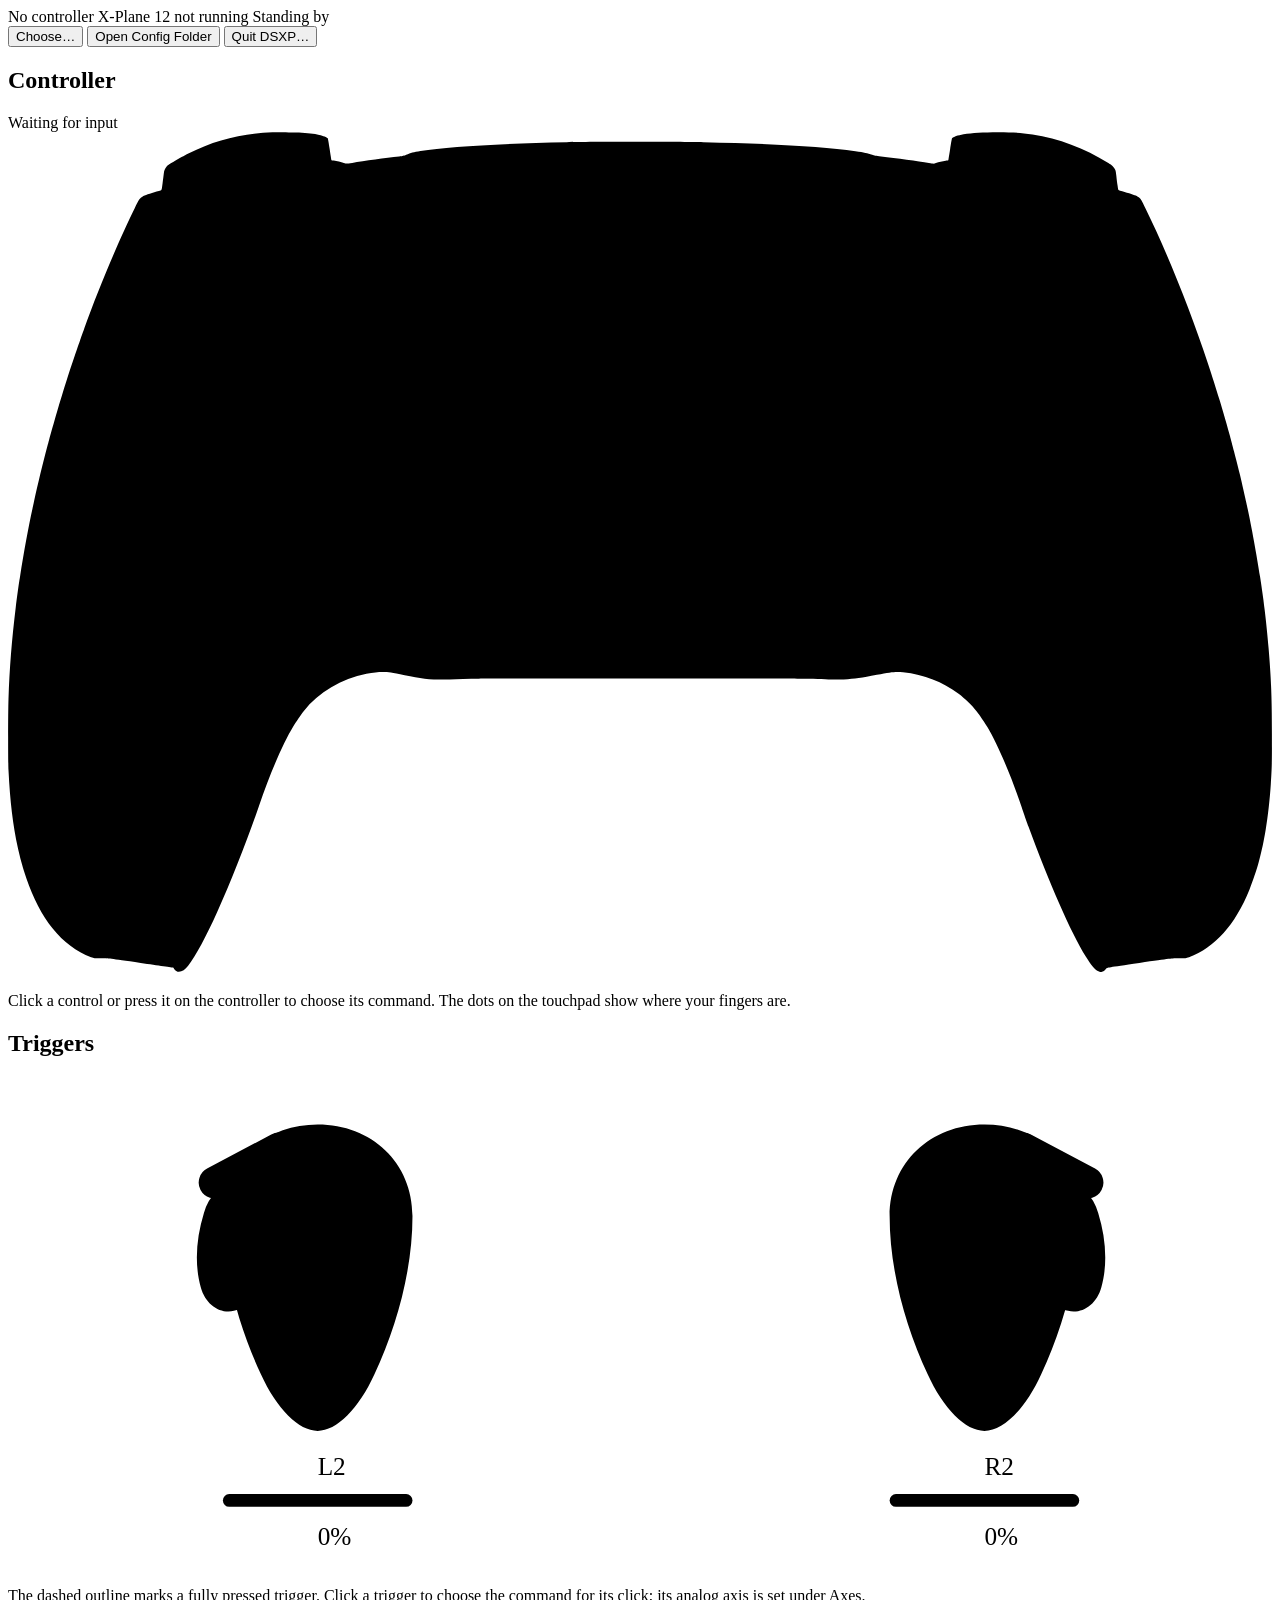
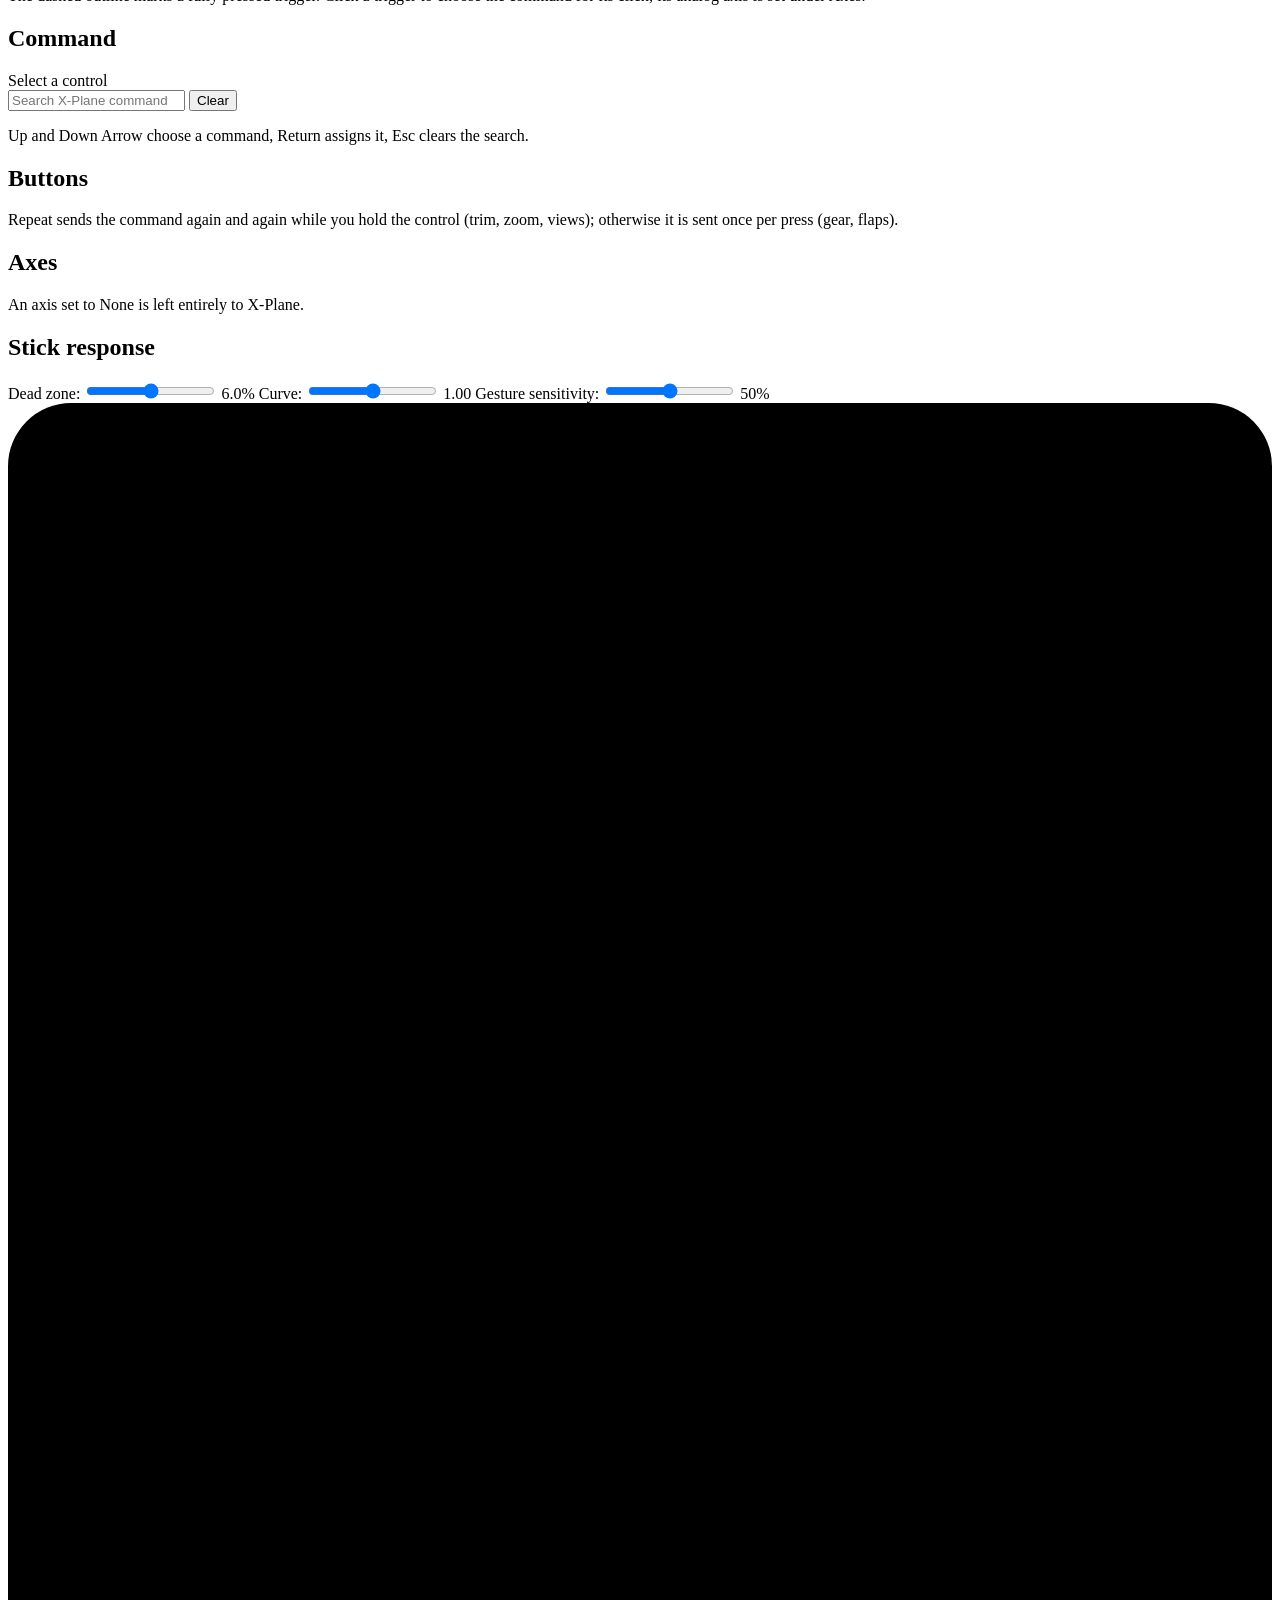
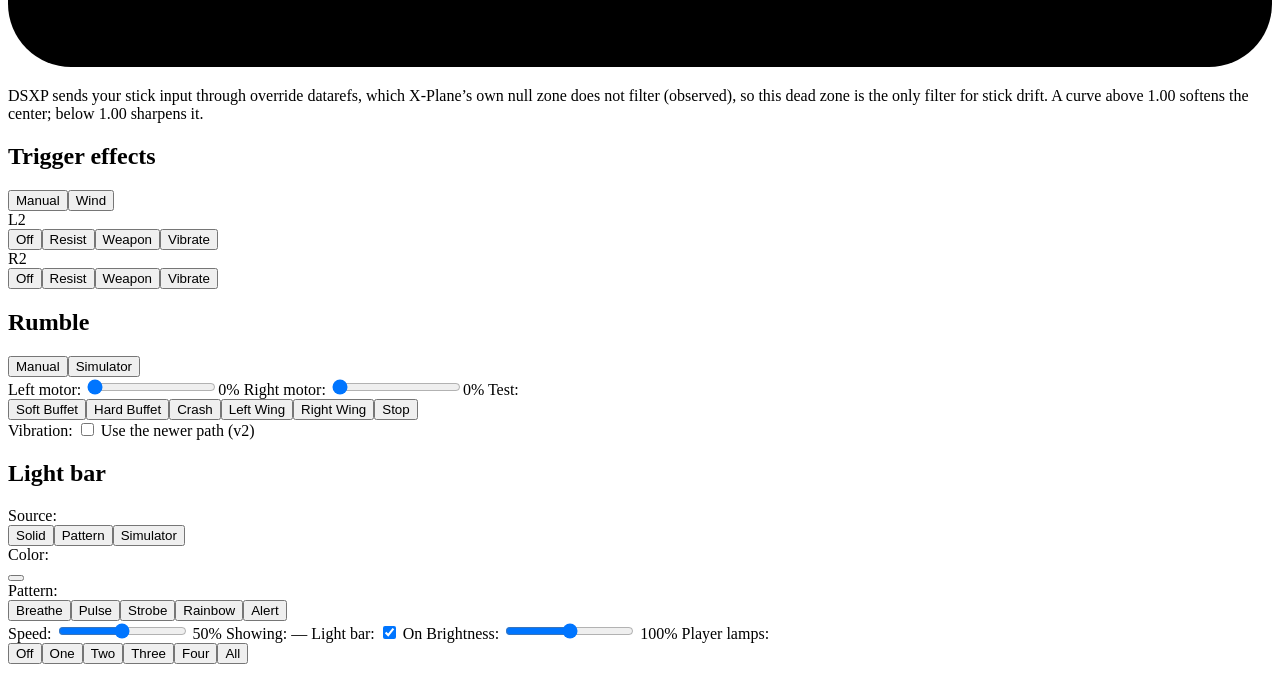
==== commit e71cdf28: "Align the mapper's panels, and pick the light bar color with OK Alignment - every panel spans three " ====
--- a/Resources/web/index.html
+++ b/Resources/web/index.html
@@ -11,36 +11,52 @@
 
 <header id="strip">
   <div class="status" role="status">
-    <span class="st" id="st-ctl"><i class="dot"></i><span class="t">No controller</span><span class="sub" id="st-hz"></span></span>
-    <span class="st" id="st-xp"><i class="dot"></i><span class="t">X-Plane 12 not running</span></span>
-    <span class="st" id="st-eng"><i class="dot"></i><span class="t">Idle</span></span>
+    <span class="status-item" id="status-controller"><i class="dot"></i><span class="status-text">No controller</span><span class="status-detail" id="status-rate"></span></span>
+    <span class="status-item" id="status-xplane"><i class="dot"></i><span class="status-text">X-Plane 12 not running</span></span>
+    <span class="status-item" id="status-controls"><i class="dot"></i><span class="status-text">Standing by</span></span>
   </div>
   <div class="actions">
-    <button id="app-access" hidden
-            title="Let DSXP read the controller in Privacy &amp; Security">Allow Input Monitoring…</button>
-    <button id="app-config" hidden aria-haspopup="dialog" aria-controls="cfgpop"><i class="dot warn"></i><span>Config Problems</span></button>
-    <span id="app-imported" class="dim" hidden
-          title="Your settings were imported from the dualsense-xplane prototype">Imported settings</span>
-    <span class="xpdir">
-      <span id="app-xpdir"></span>
-      <button id="app-pickxp" title="Choose your X-Plane 12 folder to search its commands">Choose…</button>
+    <button id="allow-input" hidden title="Let DSXP read the controller in Privacy &amp; Security">Allow Input Monitoring…</button>
+    <button id="config-problems" hidden aria-haspopup="dialog" aria-controls="config-popover"><i class="dot warn"></i><span>Config Problems</span></button>
+    <span id="imported-note" class="dim" hidden title="Your settings were imported from the dualsense-xplane prototype">Imported settings</span>
+    <span class="xplane-folder"><span id="xplane-folder"></span><button id="choose-xplane" title="Choose your X-Plane 12 folder to search its commands">Choose…</button></span>
+    <button id="open-config-folder" title="Show bridge.conf, controls.conf and feedback.conf in Finder">Open Config Folder</button>
+    <button id="quit" title="Give X-Plane its controls back and quit DSXP">Quit DSXP…</button>
+  </div>
+</header>
+
+<div id="config-popover" class="popover" role="dialog" aria-label="Config problems" hidden>
+  <p class="popover-text">DSXP ignored these lines in its config files and kept the previous values.
+     Fix a line and save the file; DSXP applies it within about 2 seconds.</p>
+  <ul id="config-list"></ul>
+  <div class="popover-buttons">
+    <button id="config-popover-folder">Open Config Folder</button>
+    <button id="config-popover-done">Done</button>
+  </div>
+</div>
+
+<div id="color-popover" class="popover" role="dialog" aria-label="Light bar color" hidden>
+  <div id="color-field" class="color-field" tabindex="0" role="slider" aria-label="Saturation and brightness">
+    <span id="color-field-knob" class="color-knob"></span>
+  </div>
+  <div id="color-hue" class="color-hue" tabindex="0" role="slider" aria-label="Hue" aria-valuemin="0" aria-valuemax="360">
+    <span id="color-hue-knob" class="color-knob"></span>
+  </div>
+  <div class="color-row">
+    <label for="color-hex">Hex:</label>
+    <input id="color-hex" type="text" maxlength="7" spellcheck="false" autocomplete="off" aria-label="Hex color">
+    <span class="color-compare" title="Before and after">
+      <span id="color-old"></span><span id="color-new"></span>
     </span>
-    <button id="app-openconfig" title="Show bridge.conf, controls.conf and feedback.conf in Finder">Open Config Folder</button>
-    <button id="quit" title="Give X-Plane its controls back and quit DSXP">Quit DSXP…</button>
-  </div>
-</header>
-
-<div id="cfgpop" class="popover" role="dialog" aria-label="Config problems" hidden>
-  <p>DSXP ignored these lines in its config files and kept the previous values.
-     Fix a line and save the file; DSXP applies it within about 2 seconds.</p>
-  <ul id="cfglist"></ul>
-  <div class="popbtns">
-    <button id="cfg-folder">Open Config Folder</button>
-    <button id="cfg-close">Done</button>
+  </div>
+  <div id="color-swatches" class="swatches" role="group" aria-label="Preset colors"></div>
+  <div class="popover-buttons">
+    <button id="color-cancel" class="push">Cancel</button>
+    <button id="color-ok" class="push default">OK</button>
   </div>
 </div>
 
-<div id="gone" hidden>
+<div id="quit-overlay" hidden>
   <div>
     <h2>DSXP has quit</h2>
     <p>X-Plane has its controls back and the controller is quiet.</p>
@@ -51,10 +67,10 @@
 <div id="toast" role="status" hidden></div>
 
 <main>
-  <section id="sec-map">
-    <div class="gtitle"><h2>Controller</h2><span class="gstatus" id="mapstatus">Waiting for input</span></div>
-    <div class="box">
-      <svg id="pad" viewBox="0 0 1310 871" role="img" aria-label="DualSense controller">
+  <section id="panel-controller">
+    <header class="group-title"><h2>Controller</h2><span class="group-status" id="controller-status">Waiting for input</span></header>
+    <div class="box center">
+      <svg id="controller-map" viewBox="0 0 1310 871" role="img" aria-label="DualSense controller">
           <!-- Geometry traced from the reference with potrace; every outline
                below is the real contour, not an approximation. -->
           <path class="body" d="M 274.1 0.2 C 240.8 1.7 214.5 8.4 186.9 22.3 C 178.3 26.7 165.5 34.2 164.6 35.5 C 162.2 38.8 161.8 39.8 161.5 42.8 C 161.3 44.5 160.7 49.1 160.2 53.0 C 159.1 61.1 159.5 60.3 156.3 61.1 C 150.4 62.7 142.5 65.2 140.8 66.1 C 139.7 66.7 138.1 67.8 137.2 68.6 C 135.7 70.0 135.3 70.7 131.3 79.0 C 114.7 112.7 93.5 163.2 79.1 203.4 C 78.5 205.4 77.2 208.8 76.4 211.0 C 75.6 213.2 74.9 215.4 74.7 215.8 C 74.6 216.2 73.6 219.1 72.4 222.4 C 69.9 229.8 63.7 248.2 60.7 257.6 C 57.2 268.6 54.1 278.8 50.6 290.6 C 48.6 297.4 47.5 301.5 44.5 312.0 C 43.8 314.4 42.7 318.7 42.1 320.8 C 41.9 321.7 41.4 323.7 40.9 325.2 C 36.0 343.6 30.9 364.8 27.1 382.2 C 26.4 385.5 25.6 389.1 25.4 390.1 C 21.5 407.6 16.1 437.0 12.6 459.9 C 12.3 461.9 11.9 464.4 11.7 465.4 C 10.8 471.0 9.2 483.1 8.0 492.7 C 3.9 526.0 1.6 555.6 0.5 587.8 C 0.0 602.0 0.0 652.7 0.5 661.6 C 2.2 694.7 4.9 717.0 10.3 742.4 C 10.8 744.7 12.3 750.8 13.9 756.9 C 14.6 759.7 17.5 769.1 19.0 773.3 C 26.0 793.9 35.2 811.6 46.1 825.2 C 57.8 839.7 70.7 849.4 86.1 855.2 C 89.3 856.3 89.3 856.3 96.8 856.4 C 104.2 856.4 104.2 856.4 137.5 861.2 C 155.8 863.8 170.9 866.0 171.1 866.0 C 171.2 866.0 171.7 866.6 172.2 867.5 C 173.6 869.5 175.1 870.4 177.1 870.4 C 180.5 870.4 183.6 868.3 186.7 864.2 C 194.9 853.3 205.0 834.6 216.8 808.4 C 231.1 776.8 248.5 732.6 260.1 698.5 C 271.3 665.5 284.9 633.8 295.6 616.1 C 298.3 611.6 303.8 603.5 306.2 600.5 C 322.2 580.6 345.5 566.7 371.5 561.6 C 378.9 560.2 384.6 559.5 388.8 559.6 C 394.2 559.6 397.5 560.1 411.1 562.9 C 434.8 567.8 443.9 568.3 480.0 566.7 C 491.6 566.2 818.4 566.2 830.1 566.7 C 848.9 567.5 858.8 567.7 866.1 567.4 C 877.9 566.8 884.4 565.9 900.5 562.6 C 916.0 559.5 920.0 559.1 927.6 559.9 C 949.8 562.4 968.5 569.7 985.2 582.3 C 991.7 587.2 999.0 594.2 1003.8 600.3 C 1006.5 603.6 1013.0 613.2 1015.5 617.5 C 1025.1 633.8 1038.4 664.4 1047.9 692.1 C 1053.5 708.3 1054.6 711.6 1057.7 720.0 C 1078.7 777.6 1101.5 829.3 1117.0 854.6 C 1122.7 863.8 1125.9 867.7 1128.9 869.2 C 1133.4 871.4 1135.5 870.9 1138.5 866.8 C 1139.1 866.0 1139.1 866.0 1172.5 861.2 C 1205.9 856.4 1205.9 856.4 1213.3 856.4 C 1220.8 856.3 1220.8 856.3 1224.0 855.2 C 1250.8 845.2 1271.9 821.6 1286.7 785.0 C 1290.0 777.0 1294.2 764.3 1296.2 756.9 C 1299.8 743.2 1301.2 736.6 1303.5 722.9 C 1305.7 710.2 1307.9 690.4 1308.8 675.5 C 1309.9 658.2 1310.0 653.3 1309.9 623.9 C 1309.9 585.3 1309.1 566.3 1306.5 535.3 C 1305.4 521.8 1303.4 502.4 1301.9 491.5 C 1301.7 489.8 1301.3 486.8 1301.1 484.8 C 1300.5 480.5 1298.7 467.8 1298.3 465.4 C 1298.2 464.4 1297.9 462.3 1297.6 460.8 C 1294.4 439.5 1288.4 407.0 1284.7 390.1 C 1284.5 389.1 1283.4 384.4 1282.4 379.8 C 1280.7 372.2 1279.6 367.4 1276.8 355.3 C 1275.8 351.1 1272.1 336.5 1270.6 330.9 C 1268.9 324.3 1268.8 323.9 1268.0 320.9 C 1267.6 319.4 1266.9 317.0 1266.6 315.6 C 1264.3 307.3 1258.7 287.6 1255.6 277.6 C 1251.2 263.2 1248.7 255.2 1243.6 239.8 C 1225.0 183.8 1200.7 123.5 1178.8 79.0 C 1174.7 70.5 1174.3 70.0 1172.8 68.5 C 1171.8 67.7 1170.1 66.5 1168.8 65.9 C 1166.7 64.9 1158.2 62.2 1152.6 60.8 C 1150.6 60.3 1150.6 60.3 1150.0 55.7 C 1149.6 53.2 1149.0 48.6 1148.7 45.5 C 1148.0 39.8 1148.0 39.8 1146.4 37.4 C 1144.8 35.0 1144.8 35.0 1140.4 32.2 C 1115.5 16.7 1089.0 6.7 1061.8 2.6 C 1049.7 0.8 1040.8 0.2 1026.3 0.2 C 1010.2 0.2 999.4 0.9 990.3 2.4 C 984.5 3.5 979.5 5.1 978.4 6.5 C 978.2 6.8 977.4 11.4 976.4 18.0 C 975.4 24.1 974.6 29.2 974.6 29.3 C 974.5 29.3 973.2 29.5 971.8 29.8 C 968.3 30.3 964.7 31.1 961.7 32.2 C 959.3 33.0 959.3 33.0 954.4 32.2 C 943.4 30.3 920.6 27.2 904.9 25.5 C 899.3 24.8 897.9 24.6 895.6 23.7 C 890.6 22.0 887.6 21.3 878.3 20.0 C 844.8 15.2 793.9 12.2 720.6 10.6 C 698.1 10.1 602.2 10.1 579.2 10.6 C 506.0 12.1 455.5 15.2 427.5 19.7 C 420.2 20.9 417.6 21.6 412.7 23.7 C 410.0 24.9 409.4 25.0 405.3 25.5 C 391.8 26.9 368.9 30.0 356.7 32.0 C 350.8 33.0 350.8 33.0 348.1 32.1 C 345.0 31.0 340.9 30.1 337.6 29.6 C 336.3 29.5 335.3 29.3 335.2 29.2 C 335.1 29.2 334.3 24.1 333.4 18.0 C 332.4 11.3 331.6 6.8 331.4 6.5 C 330.5 5.4 326.6 3.9 322.6 3.0 C 317.4 1.9 310.2 1.1 301.6 0.6 C 296.2 0.3 277.8 0.0 274.1 0.2 Z"/>
@@ -124,14 +140,13 @@
           <text class="lbl" x="1063" y="40">R1</text>
         </svg>
     </div>
-    <p class="note">Click a control or press it on the controller to choose its command.
-      The dots on the touchpad show where your fingers are.</p>
-  </section>
-
-  <section id="sec-trig">
-    <div class="gtitle"><h2>Triggers</h2><span class="gstatus" id="trigstatus"></span></div>
-    <div class="box">
-      <svg id="trigview" viewBox="0 0 800 310" role="img" aria-label="Trigger travel, side view">
+    <footer class="group-foot"><p class="note">Click a control or press it on the controller to choose its command. The dots on the touchpad show where your fingers are.</p></footer>
+  </section>
+
+  <section id="panel-triggers">
+    <header class="group-title"><h2>Triggers</h2><span class="group-status" id="trigger-travel"></span></header>
+    <div class="box center">
+      <svg id="trigger-view" viewBox="0 0 800 310" role="img" aria-label="Trigger travel, side view">
         <g transform="translate(74,10)">
           <!-- grip cross-section: wide rounded top tapering to the grip tip -->
           <path class="sidebody" d="M62 78 C62 44 88 20 122 20
@@ -147,7 +162,7 @@
                      C-15 68 -6 74 3 72 C12 70 18 62 18 52
                      C18 37 15 18 13 5 C12 -4 10 -10 6 -10 Z"/>
           </g>
-          <g id="trig-l-lever" transform="translate(66 66) rotate(0)">
+          <g id="trigger-l-lever" transform="translate(66 66) rotate(0)">
             <path class="blade" id="b-14"
                   d="M6 -10 C-5 -8 -13 -1 -16 10 C-21 26 -22 43 -18 57
                      C-15 68 -6 74 3 72 C12 70 18 62 18 52
@@ -157,8 +172,8 @@
         </g>
         <text class="cap" x="196" y="252">L2</text>
         <rect class="dbar" x="136" y="264" width="120" height="8" rx="4"/>
-        <rect class="dfill" id="trig-l-bar" x="136" y="264" width="0" height="8" rx="4"/>
-        <text class="pct" id="trig-l-pct" x="196" y="296">0%</text>
+        <rect class="dfill" id="trigger-l-bar" x="136" y="264" width="0" height="8" rx="4"/>
+        <text class="pct" id="trigger-l-value" x="196" y="296">0%</text>
 
         <g transform="translate(740,10) scale(-1,1)">
           <path class="sidebody" d="M62 78 C62 44 88 20 122 20
@@ -174,7 +189,7 @@
                      C-15 68 -6 74 3 72 C12 70 18 62 18 52
                      C18 37 15 18 13 5 C12 -4 10 -10 6 -10 Z"/>
           </g>
-          <g id="trig-r-lever" transform="translate(66 66) rotate(0)">
+          <g id="trigger-r-lever" transform="translate(66 66) rotate(0)">
             <path class="blade" id="b-15"
                   d="M6 -10 C-5 -8 -13 -1 -16 10 C-21 26 -22 43 -18 57
                      C-15 68 -6 74 3 72 C12 70 18 62 18 52
@@ -184,202 +199,183 @@
         </g>
         <text class="cap" x="618" y="252">R2</text>
         <rect class="dbar" x="558" y="264" width="120" height="8" rx="4"/>
-        <rect class="dfill" id="trig-r-bar" x="558" y="264" width="0" height="8" rx="4"/>
-        <text class="pct" id="trig-r-pct" x="618" y="296">0%</text>
+        <rect class="dfill" id="trigger-r-bar" x="558" y="264" width="0" height="8" rx="4"/>
+        <text class="pct" id="trigger-r-value" x="618" y="296">0%</text>
       </svg>
     </div>
-    <p class="note">The dashed outline marks a fully pressed trigger. Click a trigger to choose
-      the command for its click; its analog axis is set under Axes.</p>
-  </section>
-
-  <section id="sec-assign">
-    <div class="gtitle"><h2 id="target">Command</h2><span class="gstatus" id="target-cur">Select a control</span></div>
+    <footer class="group-foot"><p class="note">The dashed outline marks a fully pressed trigger. Click a trigger to choose the command for its click; its analog axis is set under Axes.</p></footer>
+  </section>
+
+  <section id="panel-command">
+    <header class="group-title"><h2 id="command-title">Command</h2><span class="group-status" id="command-current">Select a control</span></header>
     <div class="box flush">
-      <div class="searchrow">
-        <input type="search" id="q" placeholder="Search X-Plane commands" autocomplete="off"
+      <div class="search-row">
+        <input type="search" id="command-search" placeholder="Search X-Plane commands" autocomplete="off"
                spellcheck="false" aria-label="Search X-Plane commands">
-        <button id="unbind" title="Remove the command from the selected control">Clear</button>
-      </div>
-      <div id="results" role="listbox" aria-label="X-Plane commands"></div>
-      <p class="hint">Up and Down Arrow choose a command, Return assigns it, Esc clears the search.</p>
-    </div>
-  </section>
-
-  <section id="sec-btns">
-    <div class="gtitle"><h2>Buttons</h2><span class="gstatus" id="bindcount"></span></div>
+        <button id="command-clear" title="Remove the command from the selected control">Clear</button>
+      </div>
+      <div id="command-results" class="list" role="listbox" aria-label="X-Plane commands"></div>
+      <p class="list-hint">Up and Down Arrow choose a command, Return assigns it, Esc clears the search.</p>
+    </div>
+    <footer class="group-foot"><p class="note"></p></footer>
+  </section>
+
+  <section id="panel-buttons">
+    <header class="group-title"><h2>Buttons</h2><span class="group-status" id="button-count"></span></header>
     <div class="box flush">
-      <div id="btns"></div>
-    </div>
-    <p class="note">Repeat sends the command again and again while you hold the control
-      (trim, zoom, views); otherwise it is sent once per press (gear, flaps).</p>
-  </section>
-
-  <section id="sec-axes">
-    <div class="gtitle"><h2>Axes</h2></div>
+      <div id="button-list" class="list" role="listbox" aria-label="Controls and their commands"></div>
+    </div>
+    <footer class="group-foot"><p class="note">Repeat sends the command again and again while you hold the control (trim, zoom, views); otherwise it is sent once per press (gear, flaps).</p></footer>
+  </section>
+
+  <section id="panel-axes">
+    <header class="group-title"><h2>Axes</h2></header>
     <div class="box">
-      <div id="axes"></div>
-    </div>
-    <p class="note">An axis set to None is left entirely to X-Plane.</p>
-  </section>
-
-  <section id="sec-tune">
-    <div class="gtitle"><h2>Stick response</h2></div>
+      <div id="axis-list"></div>
+    </div>
+    <footer class="group-foot"><p class="note">An axis set to None is left entirely to X-Plane.</p></footer>
+  </section>
+
+  <section id="panel-stick">
+    <header class="group-title"><h2>Stick response</h2></header>
+    <div class="box center">
+      <div class="stick-layout">
+        <div class="form">
+          <label for="deadzone">Dead zone:</label>
+          <input type="range" id="deadzone" min="0" max="0.45" step="0.005">
+          <output id="deadzone-value" for="deadzone">6.0%</output>
+          <label for="curve">Curve:</label>
+          <input type="range" id="curve" min="0.4" max="3" step="0.05">
+          <output id="curve-value" for="curve">1.00</output>
+          <label for="gesture">Gesture sensitivity:</label>
+          <input type="range" id="gesture" min="0" max="1" step="0.02">
+          <output id="gesture-value" for="gesture">50%</output>
+        </div>
+        <svg id="curve-graph" viewBox="0 0 120 120" role="img" aria-label="Response curve">
+          <rect class="graph-frame" x="0" y="0" width="120" height="120" rx="6"/>
+          <line class="graph-axis" x1="60" y1="0" x2="60" y2="120"/>
+          <line class="graph-axis" x1="0" y1="60" x2="120" y2="60"/>
+          <polyline id="curve-line" points=""/>
+          <circle id="curve-dot" r="3.5" cx="60" cy="60"/>
+        </svg>
+      </div>
+    </div>
+    <footer class="group-foot"><p class="note">DSXP sends your stick input through override datarefs, which X-Plane&rsquo;s own null zone does not filter (observed), so this dead zone is the only filter for stick drift. A curve above 1.00 softens the center; below 1.00 sharpens it.</p></footer>
+  </section>
+
+  <section id="panel-effects">
+    <header class="group-title"><h2>Trigger effects</h2><span class="group-status" id="trigger-status"></span></header>
     <div class="box">
-      <div class="tune">
+      <div class="segmented full" id="trigger-source" role="radiogroup" aria-label="Trigger effects source">
+        <button data-source="manual" role="radio">Manual</button><button data-source="wind" role="radio">Wind</button>
+      </div>
+      <div id="trigger-wind" hidden>
+        <dl class="readouts">
+          <div><dt>Indicated airspeed</dt><dd id="wind-ias">&mdash;</dd></div>
+          <div><dt>Wind</dt><dd id="wind-speed">&mdash;</dd></div>
+          <div><dt>Crosswind</dt><dd id="wind-crosswind">&mdash;</dd></div>
+          <div><dt>Turbulence</dt><dd id="wind-turbulence">&mdash;</dd></div>
+          <div><dt>Airflow load</dt><dd id="wind-load">&mdash;</dd></div>
+          <div><dt>State</dt><dd id="wind-state">&mdash;</dd></div>
+          <div><dt>L2</dt><dd id="wind-l2">&mdash;</dd></div>
+          <div><dt>R2</dt><dd id="wind-r2">&mdash;</dd></div>
+        </dl>
+      </div>
+      <div class="effect-grid" id="trigger-manual">
+        <div class="effect-column" data-side="l">
+          <div class="effect-title">L2</div>
+          <div class="segmented full effect-modes" role="radiogroup" aria-label="L2 effect">
+            <button data-effect="0" role="radio">Off</button><button data-effect="1" role="radio">Resist</button><button data-effect="2" role="radio">Weapon</button><button data-effect="3" role="radio">Vibrate</button>
+          </div>
+          <div class="form effect-params"></div>
+        </div>
+        <div class="effect-column" data-side="r">
+          <div class="effect-title">R2</div>
+          <div class="segmented full effect-modes" role="radiogroup" aria-label="R2 effect">
+            <button data-effect="0" role="radio">Off</button><button data-effect="1" role="radio">Resist</button><button data-effect="2" role="radio">Weapon</button><button data-effect="3" role="radio">Vibrate</button>
+          </div>
+          <div class="form effect-params"></div>
+        </div>
+      </div>
+    </div>
+    <footer class="group-foot"><p class="note" id="trigger-note"></p></footer>
+  </section>
+
+  <section id="panel-rumble">
+    <header class="group-title"><h2>Rumble</h2><span class="group-status" id="rumble-status"></span></header>
+    <div class="box">
+      <div class="segmented full" id="rumble-source" role="radiogroup" aria-label="Rumble source">
+        <button data-source="manual" role="radio">Manual</button><button data-source="sim" role="radio">Simulator</button>
+      </div>
+      <div id="rumble-manual" class="stack">
         <div class="form">
-          <label for="dz">Dead zone:</label>
-          <input type="range" id="dz" min="0" max="0.45" step="0.005">
-          <output id="dz-v" for="dz">6.0%</output>
-          <label for="cv">Curve:</label>
-          <input type="range" id="cv" min="0.4" max="3" step="0.05">
-          <output id="cv-v" for="cv">1.00</output>
-          <label for="gs">Gesture sensitivity:</label>
-          <input type="range" id="gs" min="0" max="1" step="0.02">
-          <output id="gs-v" for="gs">50%</output>
-        </div>
-        <svg id="curve" viewBox="0 0 120 120" role="img" aria-label="Response curve">
-          <rect class="grid" x="0" y="0" width="120" height="120" rx="6"/>
-          <line class="ax" x1="60" y1="0" x2="60" y2="120"/>
-          <line class="ax" x1="0" y1="60" x2="120" y2="60"/>
-          <polyline id="curveline" points=""/>
-          <circle id="curvedot" r="3.5" cx="60" cy="60"/>
-        </svg>
-      </div>
-    </div>
-    <p class="note">DSXP drives X-Plane through override datarefs, which X-Plane's own null zone
-      does not filter (observed), so the dead zone here is the only filter for stick drift.
-      A curve above 1.00 softens the center; below 1.00 sharpens it.</p>
-  </section>
-
-  <section id="sec-fx">
-    <div class="gtitle"><h2>Trigger effects</h2><span class="gstatus" id="fxstatus"></span></div>
+          <label for="rumble-left">Left motor:</label>
+          <input type="range" id="rumble-left" min="0" max="255" value="0"><output id="rumble-left-value" for="rumble-left">0%</output>
+          <label for="rumble-right">Right motor:</label>
+          <input type="range" id="rumble-right" min="0" max="255" value="0"><output id="rumble-right-value" for="rumble-right">0%</output>
+          <span class="form-label">Test:</span>
+          <div class="button-grid" id="rumble-tests">
+            <button data-test="soft">Soft Buffet</button><button data-test="hard">Hard Buffet</button><button data-test="crash">Crash</button><button data-test="left">Left Wing</button><button data-test="right">Right Wing</button><button data-test="stop">Stop</button>
+          </div>
+          <span class="form-label">Vibration:</span>
+          <label class="check"><input type="checkbox" id="rumble-v2"> Use the newer path (v2)</label>
+          <span></span>
+        </div>
+      </div>
+      <div id="rumble-sim" hidden>
+        <dl class="readouts">
+          <div><dt>Left wing stall</dt><dd id="rumble-stall-left">&mdash;</dd></div>
+          <div><dt>Right wing stall</dt><dd id="rumble-stall-right">&mdash;</dd></div>
+          <div><dt>Stall warning</dt><dd id="rumble-stall-warning">&mdash;</dd></div>
+          <div><dt>Load factor</dt><dd id="rumble-load">&mdash;</dd></div>
+          <div><dt>Crashed</dt><dd id="rumble-crashed">&mdash;</dd></div>
+          <div><dt>State</dt><dd id="rumble-state">&mdash;</dd></div>
+          <div><dt>Left motor</dt><dd id="rumble-out-left">&mdash;</dd></div>
+          <div><dt>Right motor</dt><dd id="rumble-out-right">&mdash;</dd></div>
+        </dl>
+      </div>
+    </div>
+    <footer class="group-foot"><p class="note" id="rumble-note"></p></footer>
+  </section>
+
+  <section class="wide" id="panel-light">
+    <header class="group-title"><h2>Light bar</h2><span class="group-status" id="light-status"></span></header>
     <div class="box">
-      <div class="seg full" id="fxtabs" role="radiogroup" aria-label="Trigger effects source">
-        <button data-fxm="manual" role="radio">Manual</button><button data-fxm="wind" role="radio">Wind</button>
-      </div>
-      <div id="fxwind" hidden>
-        <dl class="readouts">
-          <div><dt>Indicated airspeed</dt><dd id="wx-ias">&mdash;</dd></div>
-          <div><dt>Wind</dt><dd id="wx-wind">&mdash;</dd></div>
-          <div><dt>Crosswind</dt><dd id="wx-xw">&mdash;</dd></div>
-          <div><dt>Turbulence</dt><dd id="wx-turb">&mdash;</dd></div>
-          <div><dt>Airflow load</dt><dd id="wx-load">&mdash;</dd></div>
-          <div><dt>State</dt><dd id="wx-note">&mdash;</dd></div>
-          <div><dt>L2</dt><dd id="wx-l">&mdash;</dd></div>
-          <div><dt>R2</dt><dd id="wx-r">&mdash;</dd></div>
-        </dl>
-      </div>
-      <div class="fxgrid" id="fxmanual">
-        <div class="fxcol" data-side="l">
-          <div class="fxtitle">L2</div>
-          <div class="seg full modes" role="radiogroup" aria-label="L2 effect">
-            <button data-m="0" role="radio">Off</button><button data-m="1" role="radio">Resist</button><button data-m="2" role="radio">Weapon</button><button data-m="3" role="radio">Vibrate</button>
-          </div>
-          <div class="form fxparams"></div>
-        </div>
-        <div class="fxcol" data-side="r">
-          <div class="fxtitle">R2</div>
-          <div class="seg full modes" role="radiogroup" aria-label="R2 effect">
-            <button data-m="0" role="radio">Off</button><button data-m="1" role="radio">Resist</button><button data-m="2" role="radio">Weapon</button><button data-m="3" role="radio">Vibrate</button>
-          </div>
-          <div class="form fxparams"></div>
-        </div>
-      </div>
-    </div>
-    <p class="note" id="fxnote"></p>
-  </section>
-
-  <section id="sec-rumble">
-    <div class="gtitle"><h2>Rumble</h2><span class="gstatus" id="rstatus"></span></div>
-    <div class="box">
-      <div class="seg full" id="rtabs" role="radiogroup" aria-label="Rumble source">
-        <button data-rm="manual" role="radio">Manual</button><button data-rm="sim" role="radio">Simulator</button>
-      </div>
-      <div id="rmanual">
-        <div class="form rparams">
-          <label for="r-l">Left motor:</label>
-          <input type="range" id="r-l" min="0" max="255" value="0"><output id="r-lv" for="r-l">0%</output>
-          <label for="r-r">Right motor:</label>
-          <input type="range" id="r-r" min="0" max="255" value="0"><output id="r-rv" for="r-r">0%</output>
-        </div>
-        <div class="btnrow rtests">
-          <button data-test="soft">Soft Buffet</button>
-          <button data-test="hard">Hard Buffet</button>
-          <button data-test="left">Left Wing</button>
-          <button data-test="right">Right Wing</button>
-          <button data-test="crash">Crash</button>
-          <button data-test="stop">Stop</button>
-        </div>
-        <label class="check"><input type="checkbox" id="rv2"> Use the newer vibration path (v2)</label>
-      </div>
-      <div id="rsim" hidden>
-        <dl class="readouts">
-          <div><dt>Left wing stall</dt><dd id="rx-sl">&mdash;</dd></div>
-          <div><dt>Right wing stall</dt><dd id="rx-sr">&mdash;</dd></div>
-          <div><dt>Stall warning</dt><dd id="rx-sw">&mdash;</dd></div>
-          <div><dt>Load factor</dt><dd id="rx-gn">&mdash;</dd></div>
-          <div><dt>Crashed</dt><dd id="rx-crash">&mdash;</dd></div>
-          <div><dt>State</dt><dd id="rx-note">&mdash;</dd></div>
-          <div><dt>Left motor</dt><dd id="rx-l">&mdash;</dd></div>
-          <div><dt>Right motor</dt><dd id="rx-r">&mdash;</dd></div>
-        </dl>
-      </div>
-    </div>
-    <p class="note" id="rnote"></p>
-  </section>
-
-  <section class="wide" id="sec-light">
-    <div class="gtitle"><h2>Light bar</h2><span class="gstatus" id="lightstatus"></span></div>
-    <div class="box">
-      <div class="lighttop">
-        <div class="seg" id="ltabs" role="radiogroup" aria-label="Light bar mode">
-          <button data-lt="solid" role="radio">Solid</button><button data-lt="pattern" role="radio">Pattern</button><button data-lt="sim" role="radio">Simulator</button>
-        </div>
-        <label class="check"><input type="checkbox" id="lon" switch checked> Light bar and player lamps on</label>
-      </div>
-      <div class="lightgrid">
-        <div class="form">
-          <div id="lsolid" style="display:contents">
-            <label for="lc">Color:</label>
-            <div class="colorrow">
-              <input type="color" id="lc" value="#005aff">
-              <div class="swatches" role="group" aria-label="Preset colors">
-                <button class="sw" data-c="#ff2d1a" style="--s:#ff2d1a" title="Red"></button>
-                <button class="sw" data-c="#ff8c00" style="--s:#ff8c00" title="Orange"></button>
-                <button class="sw" data-c="#ffd400" style="--s:#ffd400" title="Yellow"></button>
-                <button class="sw" data-c="#22c55e" style="--s:#22c55e" title="Green"></button>
-                <button class="sw" data-c="#005aff" style="--s:#005aff" title="Blue"></button>
-                <button class="sw" data-c="#8b5cf6" style="--s:#8b5cf6" title="Purple"></button>
-                <button class="sw" data-c="#ffffff" style="--s:#ffffff" title="White"></button>
-              </div>
-            </div>
-            <span></span>
-          </div>
-          <div id="lpattern" hidden style="display:contents">
-            <span class="lab">Pattern:</span>
-            <div class="seg patrow" role="radiogroup" aria-label="Pattern">
-              <button data-pat="1" role="radio">Breathe</button><button data-pat="2" role="radio">Pulse</button><button data-pat="3" role="radio">Strobe</button><button data-pat="4" role="radio">Rainbow</button><button data-pat="5" role="radio">Alert</button>
-            </div>
-            <span></span>
-            <label for="lspeed">Speed:</label>
-            <input type="range" id="lspeed" min="0" max="1" step="0.02"><output id="lspeed-v" for="lspeed">50%</output>
-          </div>
-          <div id="lsim" hidden style="display:contents">
-            <span class="lab">Showing:</span><span id="lx-note">&mdash;</span><span></span>
-          </div>
-        </div>
-        <div class="form">
-          <label for="lbright">Brightness:</label>
-          <input type="range" id="lbright" min="0" max="1" step="0.02"><output id="lbright-v" for="lbright">100%</output>
-          <span class="lab">Player lamps:</span>
-          <div class="seg pleds" role="radiogroup" aria-label="Player lamps">
-            <button data-pl="0" role="radio">Off</button><button data-pl="4" role="radio">One</button><button data-pl="10" role="radio">Two</button><button data-pl="14" role="radio">Three</button><button data-pl="27" role="radio">Four</button><button data-pl="31" role="radio">All</button>
-          </div>
-          <span></span>
-        </div>
-      </div>
-    </div>
-    <p class="note" id="lnote"></p>
+      <div class="light-grid">
+        <span class="form-label at-1-1">Source:</span>
+        <div class="segmented at-1-2" id="light-source" role="radiogroup" aria-label="Light bar source">
+          <button data-source="solid" role="radio">Solid</button><button data-source="pattern" role="radio">Pattern</button><button data-source="sim" role="radio">Simulator</button>
+        </div>
+
+        <span class="form-label at-2-1 when-solid">Color:</span>
+        <div class="color-row at-2-2 when-solid">
+          <button id="light-color" class="color-well" aria-haspopup="dialog" aria-controls="color-popover" title="Choose the light bar color"><span></span></button>
+          <div class="swatches" id="light-swatches" role="group" aria-label="Preset colors"></div>
+        </div>
+
+        <span class="form-label at-2-1 when-pattern">Pattern:</span>
+        <div class="segmented at-2-2 when-pattern" id="light-patterns" role="radiogroup" aria-label="Pattern">
+          <button data-pattern="1" role="radio">Breathe</button><button data-pattern="2" role="radio">Pulse</button><button data-pattern="3" role="radio">Strobe</button><button data-pattern="4" role="radio">Rainbow</button><button data-pattern="5" role="radio">Alert</button>
+        </div>
+        <label class="form-label at-3-1 when-pattern" for="light-speed">Speed:</label>
+        <input class="at-3-2 when-pattern" type="range" id="light-speed" min="0" max="1" step="0.02">
+        <output class="at-3-3 when-pattern" id="light-speed-value" for="light-speed">50%</output>
+
+        <span class="form-label at-2-1 when-sim">Showing:</span>
+        <span class="at-2-2 when-sim" id="light-showing">&mdash;</span>
+
+        <label class="form-label at-1-5" for="light-on">Light bar:</label>
+        <label class="check at-1-6"><input type="checkbox" id="light-on" switch checked> On</label>
+        <label class="form-label at-2-5" for="light-brightness">Brightness:</label>
+        <input class="at-2-6" type="range" id="light-brightness" min="0" max="1" step="0.02">
+        <output class="at-2-7" id="light-brightness-value" for="light-brightness">100%</output>
+        <span class="form-label at-3-5">Player lamps:</span>
+        <div class="segmented at-3-6" id="player-lamps" role="radiogroup" aria-label="Player lamps">
+          <button data-lamps="0" role="radio">Off</button><button data-lamps="4" role="radio">One</button><button data-lamps="10" role="radio">Two</button><button data-lamps="14" role="radio">Three</button><button data-lamps="27" role="radio">Four</button><button data-lamps="31" role="radio">All</button>
+        </div>
+      </div>
+    </div>
+    <footer class="group-foot"><p class="note" id="light-note"></p></footer>
   </section>
 </main>
 
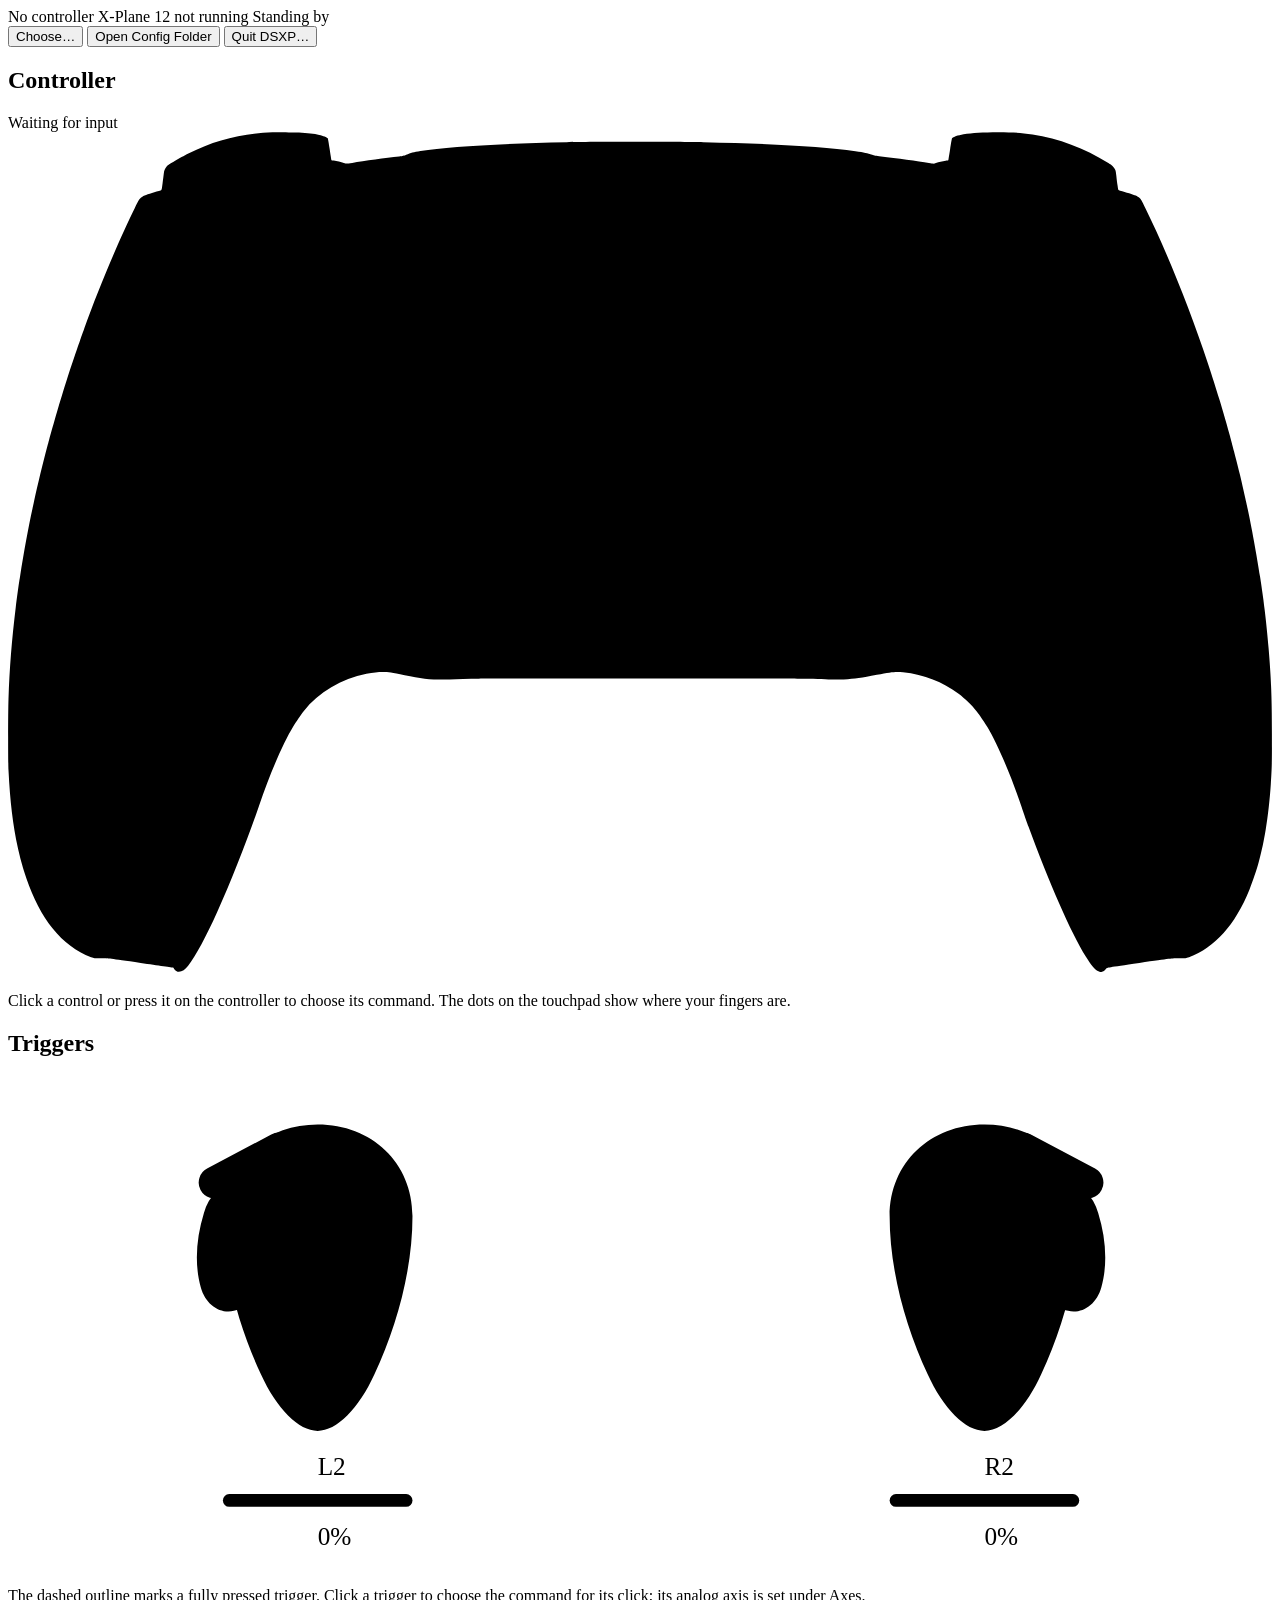
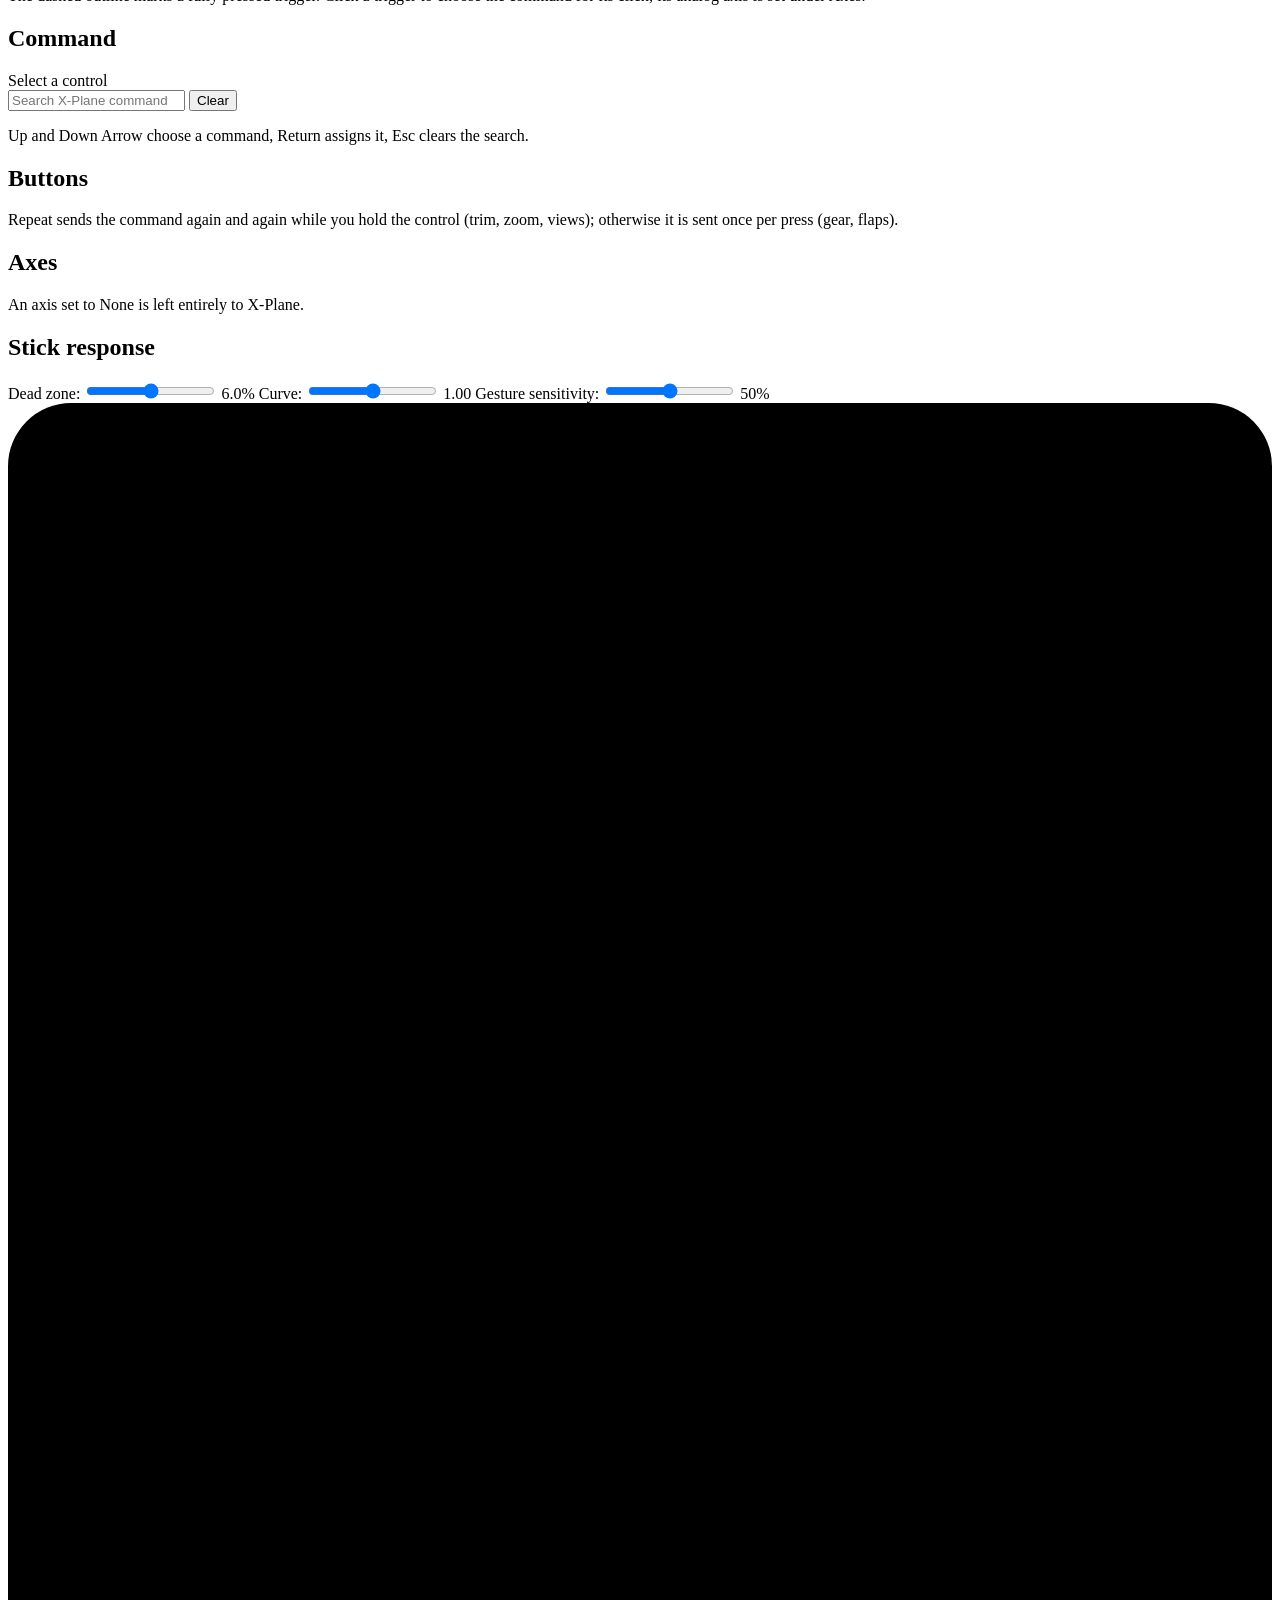
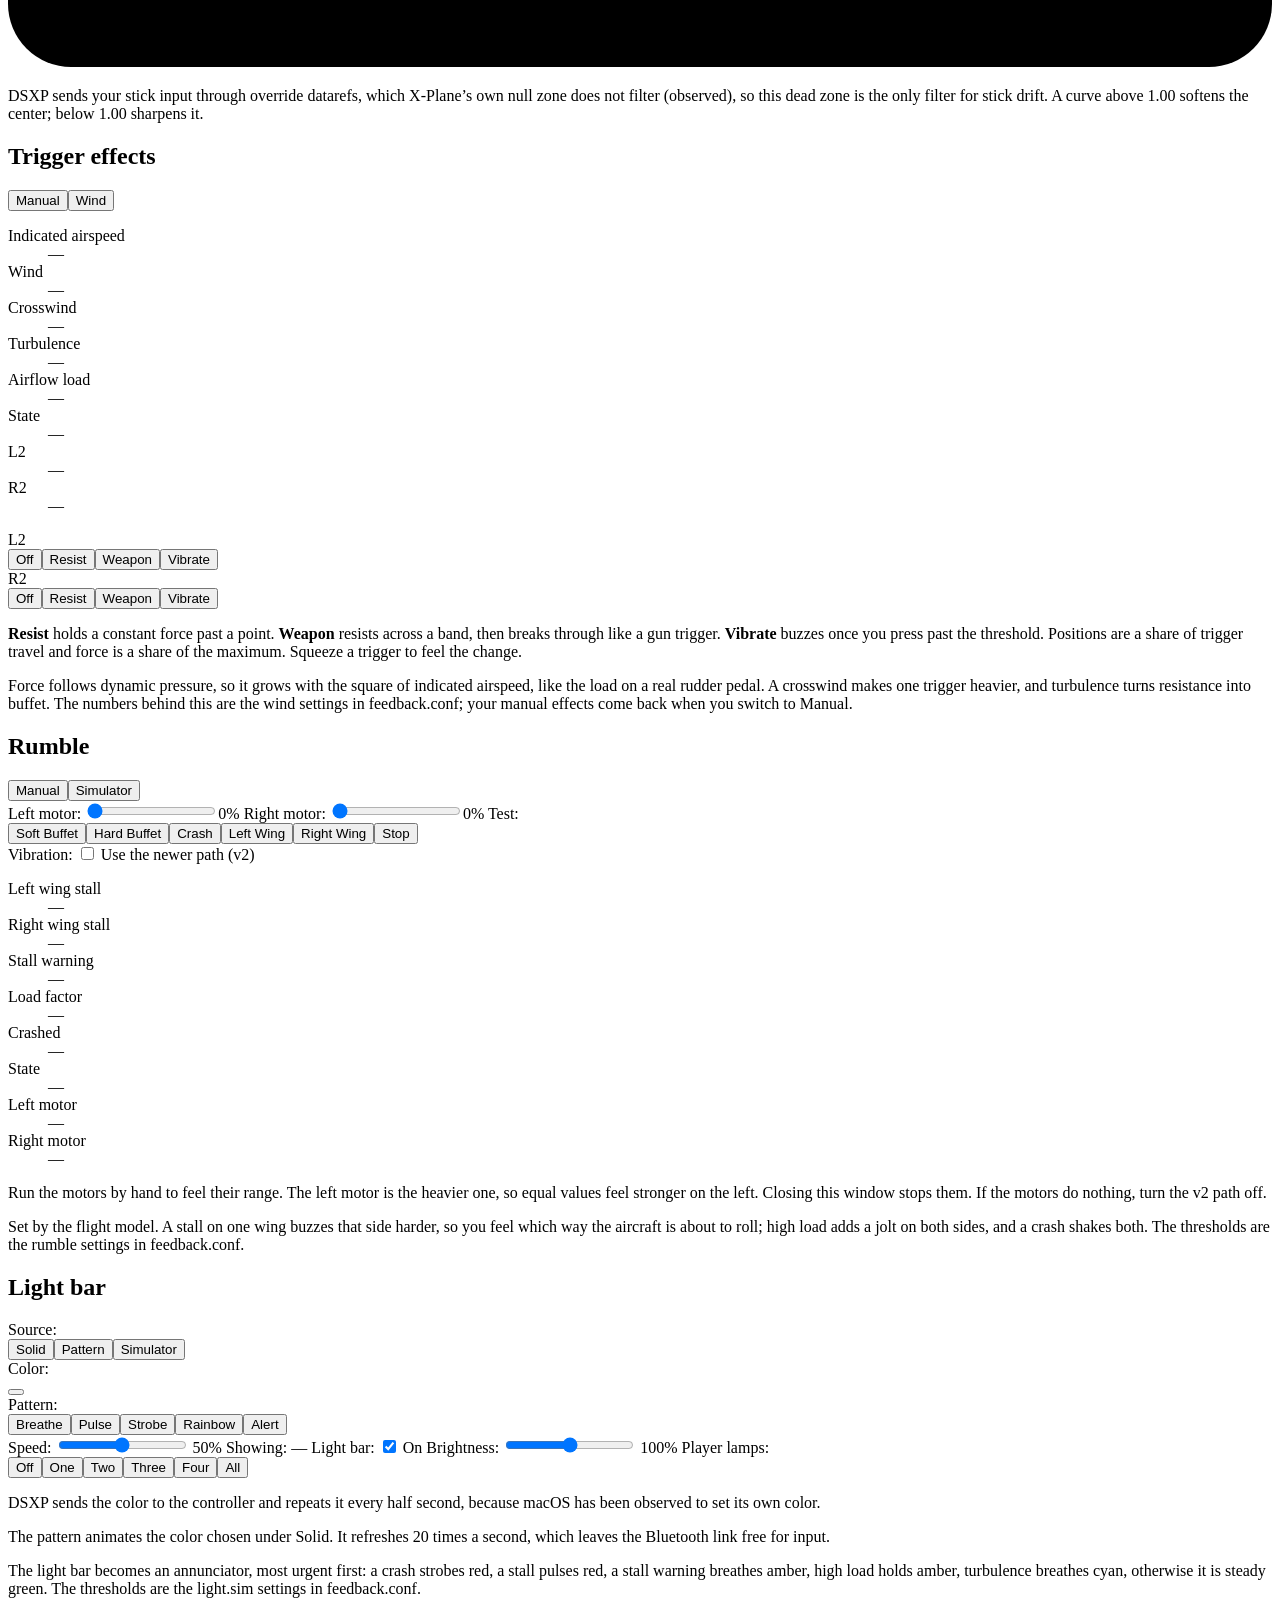
==== commit 09c58062: "Keep every panel's size fixed across mode switches, and stop overlaps Mode switches no longer move t" ====
--- a/Resources/web/index.html
+++ b/Resources/web/index.html
@@ -269,7 +269,8 @@
       <div class="segmented full" id="trigger-source" role="radiogroup" aria-label="Trigger effects source">
         <button data-source="manual" role="radio">Manual</button><button data-source="wind" role="radio">Wind</button>
       </div>
-      <div id="trigger-wind" hidden>
+      <div class="variants" id="trigger-variants">
+      <div id="trigger-wind" data-variant="wind">
         <dl class="readouts">
           <div><dt>Indicated airspeed</dt><dd id="wind-ias">&mdash;</dd></div>
           <div><dt>Wind</dt><dd id="wind-speed">&mdash;</dd></div>
@@ -281,7 +282,7 @@
           <div><dt>R2</dt><dd id="wind-r2">&mdash;</dd></div>
         </dl>
       </div>
-      <div class="effect-grid" id="trigger-manual">
+      <div class="effect-grid" id="trigger-manual" data-variant="manual">
         <div class="effect-column" data-side="l">
           <div class="effect-title">L2</div>
           <div class="segmented full effect-modes" role="radiogroup" aria-label="L2 effect">
@@ -297,8 +298,12 @@
           <div class="form effect-params"></div>
         </div>
       </div>
-    </div>
-    <footer class="group-foot"><p class="note" id="trigger-note"></p></footer>
+      </div>
+    </div>
+    <footer class="group-foot"><div class="variants" id="trigger-notes">
+      <p class="note" data-variant="manual"><b>Resist</b> holds a constant force past a point. <b>Weapon</b> resists across a band, then breaks through like a gun trigger. <b>Vibrate</b> buzzes once you press past the threshold. Positions are a share of trigger travel and force is a share of the maximum. Squeeze a trigger to feel the change.</p>
+      <p class="note" data-variant="wind">Force follows dynamic pressure, so it grows with the square of indicated airspeed, like the load on a real rudder pedal. A crosswind makes one trigger heavier, and turbulence turns resistance into buffet. The numbers behind this are the wind settings in feedback.conf; your manual effects come back when you switch to Manual.</p>
+    </div></footer>
   </section>
 
   <section id="panel-rumble">
@@ -307,7 +312,8 @@
       <div class="segmented full" id="rumble-source" role="radiogroup" aria-label="Rumble source">
         <button data-source="manual" role="radio">Manual</button><button data-source="sim" role="radio">Simulator</button>
       </div>
-      <div id="rumble-manual" class="stack">
+      <div class="variants" id="rumble-variants">
+      <div id="rumble-manual" class="stack" data-variant="manual">
         <div class="form">
           <label for="rumble-left">Left motor:</label>
           <input type="range" id="rumble-left" min="0" max="255" value="0"><output id="rumble-left-value" for="rumble-left">0%</output>
@@ -322,7 +328,7 @@
           <span></span>
         </div>
       </div>
-      <div id="rumble-sim" hidden>
+      <div id="rumble-sim" data-variant="sim">
         <dl class="readouts">
           <div><dt>Left wing stall</dt><dd id="rumble-stall-left">&mdash;</dd></div>
           <div><dt>Right wing stall</dt><dd id="rumble-stall-right">&mdash;</dd></div>
@@ -334,8 +340,12 @@
           <div><dt>Right motor</dt><dd id="rumble-out-right">&mdash;</dd></div>
         </dl>
       </div>
-    </div>
-    <footer class="group-foot"><p class="note" id="rumble-note"></p></footer>
+      </div>
+    </div>
+    <footer class="group-foot"><div class="variants" id="rumble-notes">
+      <p class="note" data-variant="manual">Run the motors by hand to feel their range. The left motor is the heavier one, so equal values feel stronger on the left. Closing this window stops them. If the motors do nothing, turn the v2 path off.</p>
+      <p class="note" data-variant="sim">Set by the flight model. A stall on one wing buzzes that side harder, so you feel which way the aircraft is about to roll; high load adds a jolt on both sides, and a crash shakes both. The thresholds are the rumble settings in feedback.conf.</p>
+    </div></footer>
   </section>
 
   <section class="wide" id="panel-light">
@@ -375,7 +385,11 @@
         </div>
       </div>
     </div>
-    <footer class="group-foot"><p class="note" id="light-note"></p></footer>
+    <footer class="group-foot"><div class="variants" id="light-notes">
+      <p class="note" data-variant="solid">DSXP sends the color to the controller and repeats it every half second, because macOS has been observed to set its own color.</p>
+      <p class="note" data-variant="pattern">The pattern animates the color chosen under Solid. It refreshes 20 times a second, which leaves the Bluetooth link free for input.</p>
+      <p class="note" data-variant="sim">The light bar becomes an annunciator, most urgent first: a crash strobes red, a stall pulses red, a stall warning breathes amber, high load holds amber, turbulence breathes cyan, otherwise it is steady green. The thresholds are the light.sim settings in feedback.conf.</p>
+    </div></footer>
   </section>
 </main>
 
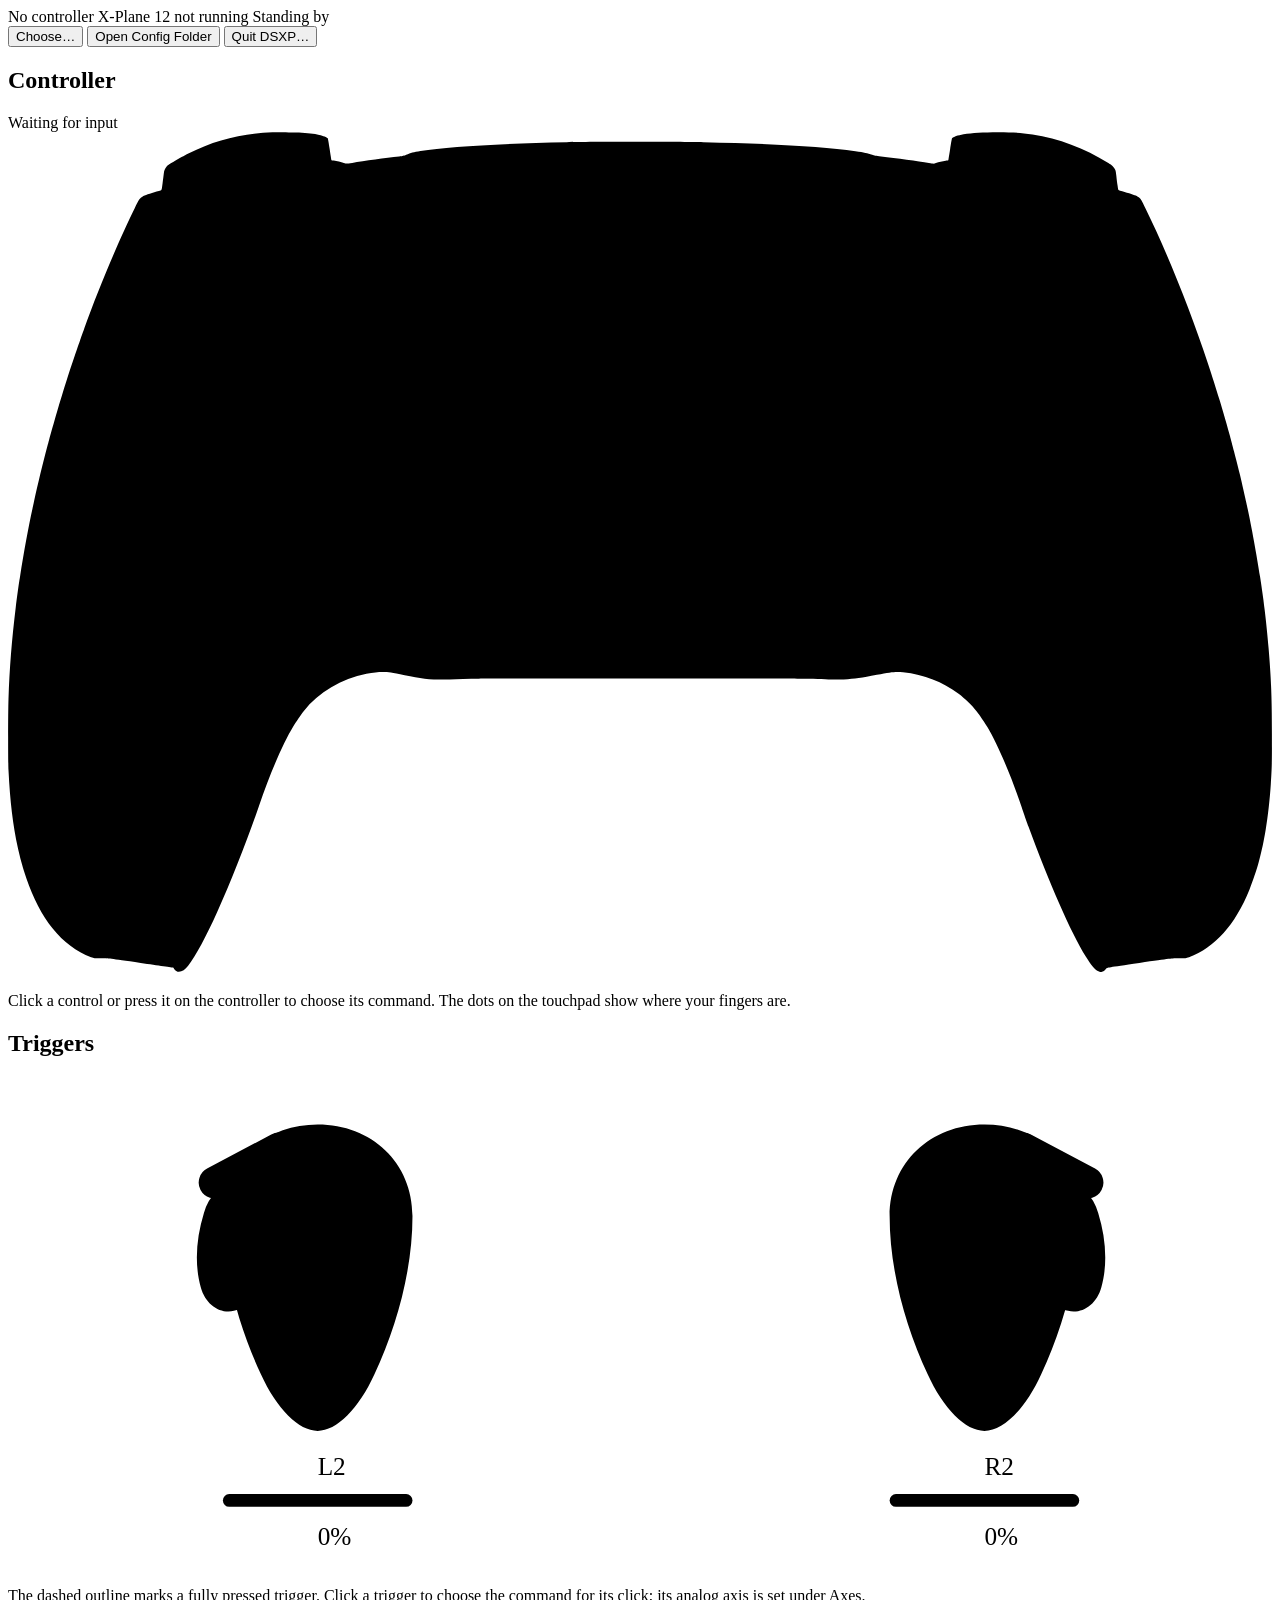
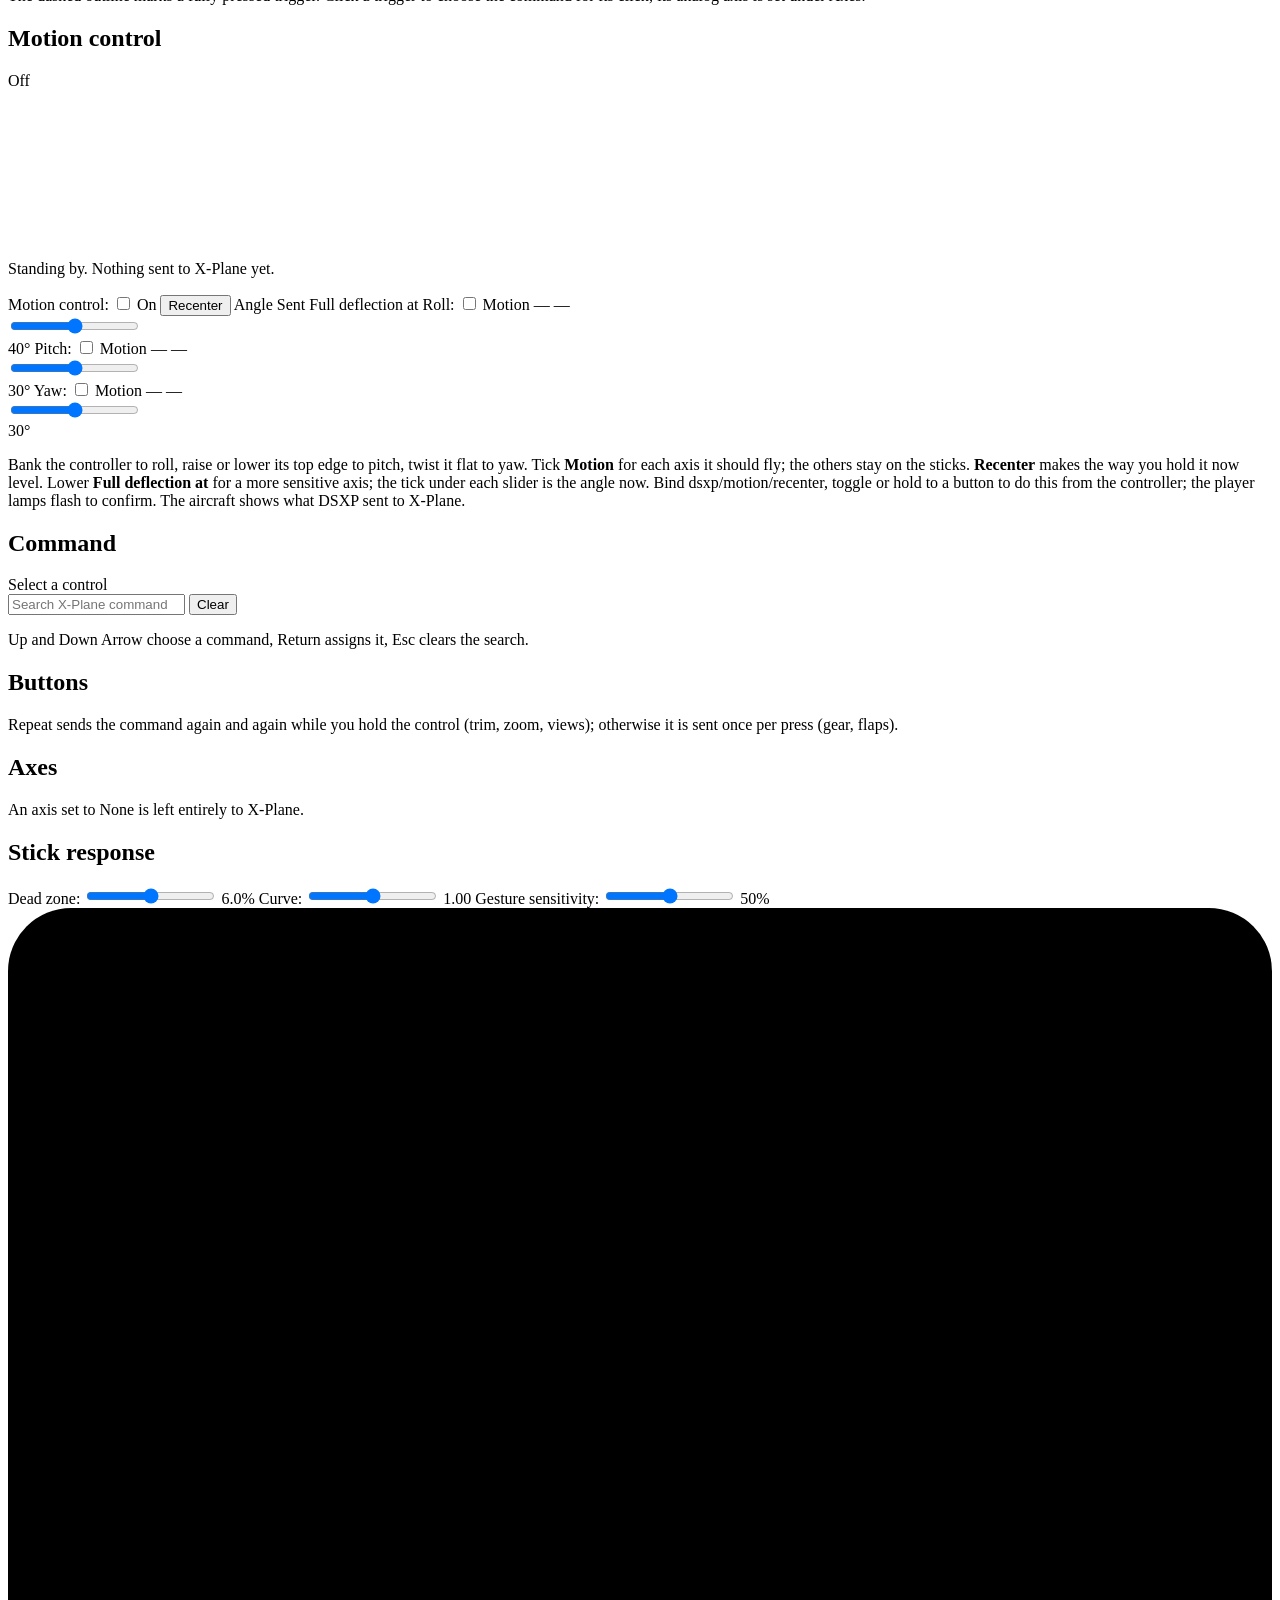
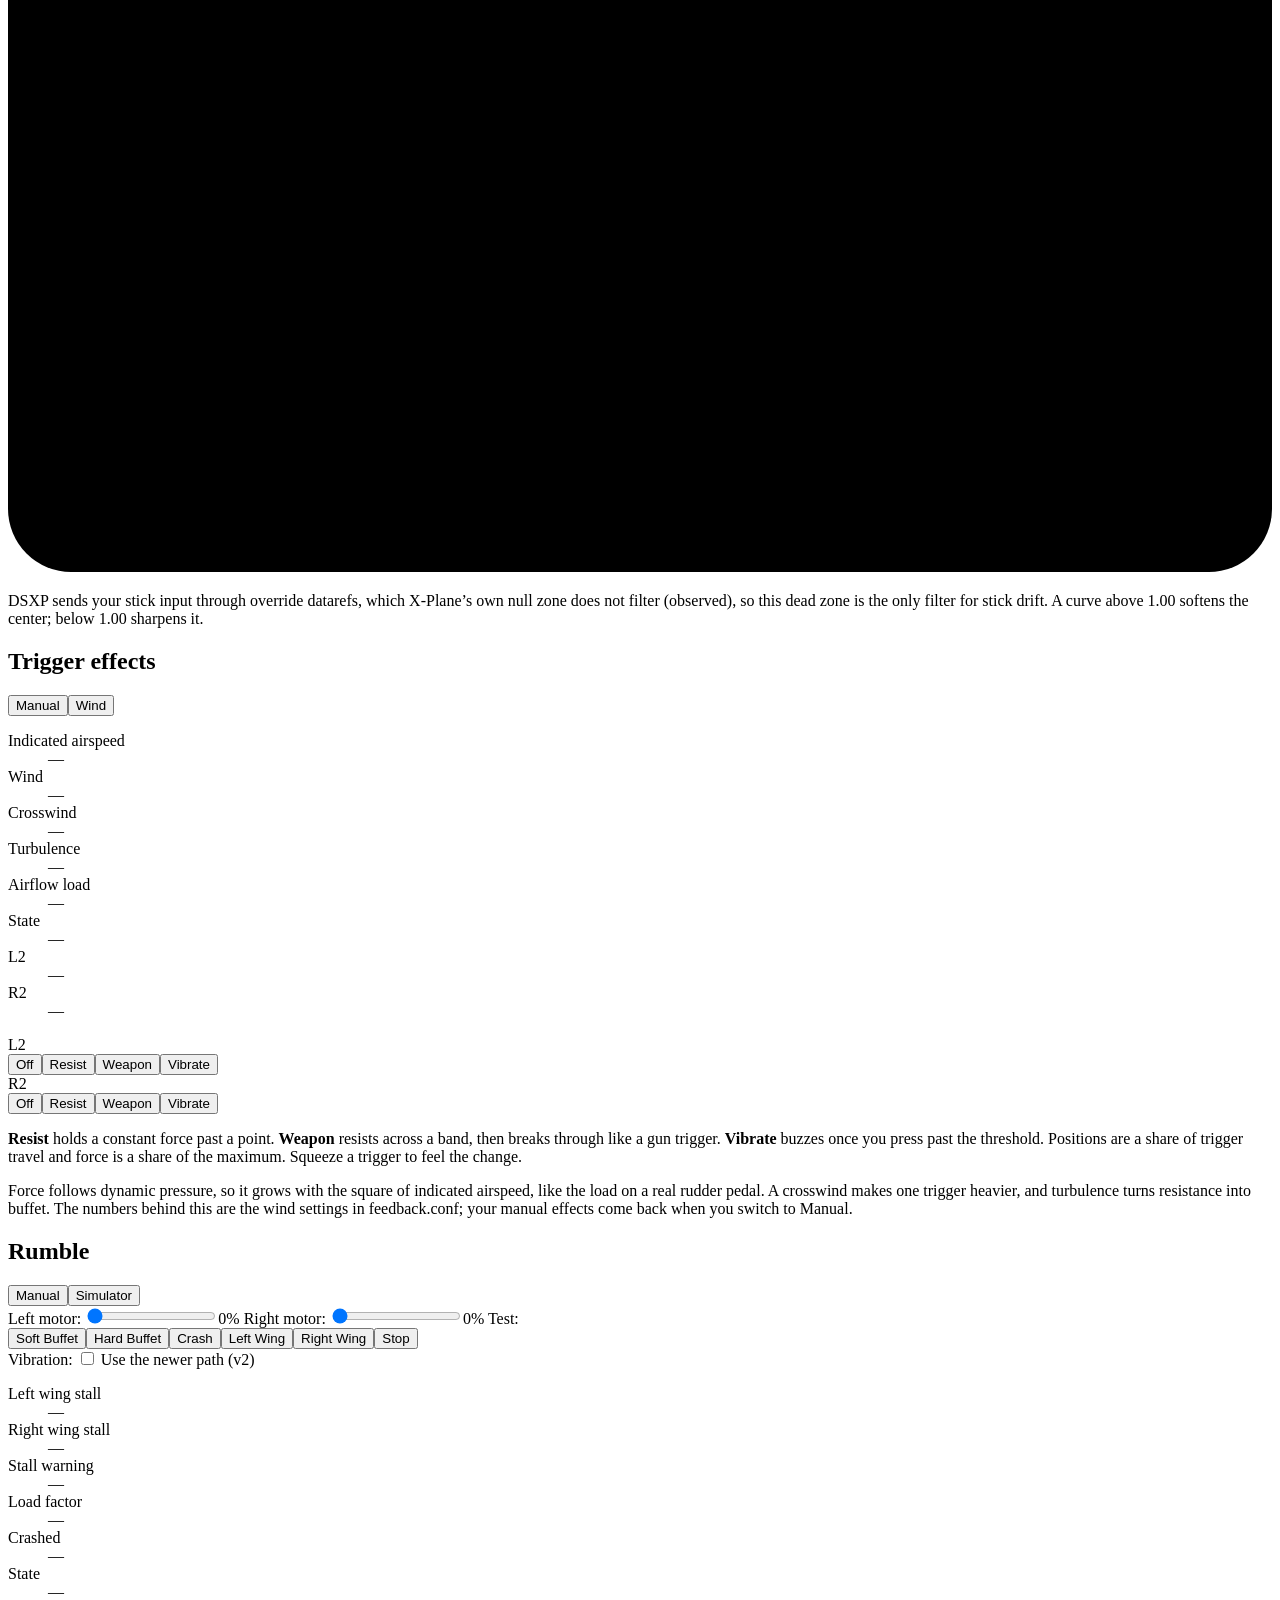
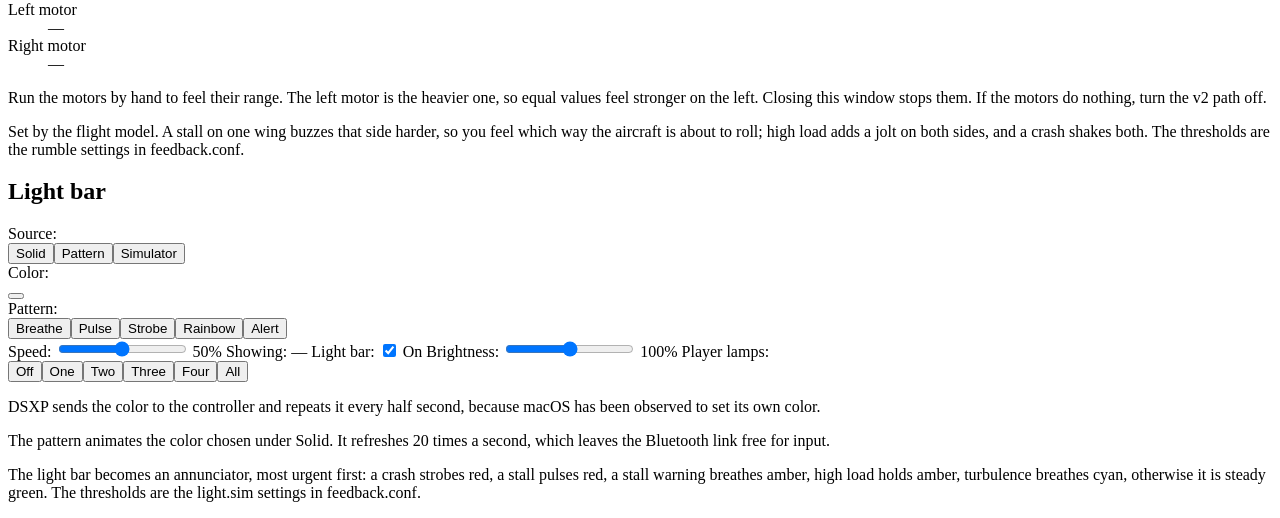
==== commit 8505bdb7: "Add the Motion control panel with the 3D aircraft A full-width panel under Controller and Triggers. " ====
--- a/Resources/web/index.html
+++ b/Resources/web/index.html
@@ -206,6 +206,49 @@
     <footer class="group-foot"><p class="note">The dashed outline marks a fully pressed trigger. Click a trigger to choose the command for its click; its analog axis is set under Axes.</p></footer>
   </section>
 
+  <section class="wide" id="panel-motion">
+    <header class="group-title"><h2>Motion control</h2><span class="group-status" id="motion-status">Off</span></header>
+    <div class="box">
+      <div class="motion-layout">
+        <div class="motion-view">
+          <canvas id="motion-plane" role="img" aria-label="The roll, pitch and yaw DSXP sent to X-Plane, drawn as an aircraft seen from behind"></canvas>
+          <p class="motion-standby" id="motion-standby">Standing by. Nothing sent to X-Plane yet.</p>
+        </div>
+        <div class="motion-grid">
+          <label class="form-label mg-row1" for="motion-on">Motion control:</label>
+          <label class="check mg-switch"><input type="checkbox" id="motion-on" switch> On</label>
+          <button class="mg-recenter" id="motion-recenter" title="Make the way you hold the controller now level">Recenter</button>
+
+          <span class="mg-head mg-angle">Angle</span>
+          <span class="mg-head mg-sent">Sent</span>
+          <span class="mg-head mg-full">Full deflection at</span>
+
+          <span class="form-label">Roll:</span>
+          <label class="check" title="Tick: banking the controller flies roll. Untick: the sticks do."><input type="checkbox" data-motion-use="roll"> Motion</label>
+          <output class="mg-angle" data-motion-angle="roll">&mdash;</output>
+          <output class="mg-sent" data-motion-sent="roll">&mdash;</output>
+          <div class="mg-slider"><input type="range" min="10" max="90" step="1" data-motion-full="roll" aria-label="Roll: full deflection at"><i data-motion-marker="roll"></i></div>
+          <output data-motion-full-value="roll">40&deg;</output>
+
+          <span class="form-label">Pitch:</span>
+          <label class="check" title="Tick: raising or lowering the top edge flies pitch. Untick: the sticks do."><input type="checkbox" data-motion-use="pitch"> Motion</label>
+          <output class="mg-angle" data-motion-angle="pitch">&mdash;</output>
+          <output class="mg-sent" data-motion-sent="pitch">&mdash;</output>
+          <div class="mg-slider"><input type="range" min="10" max="60" step="1" data-motion-full="pitch" aria-label="Pitch: full deflection at"><i data-motion-marker="pitch"></i></div>
+          <output data-motion-full-value="pitch">30&deg;</output>
+
+          <span class="form-label">Yaw:</span>
+          <label class="check" title="Tick: twisting the controller flat flies the rudder. Untick: the sticks and rudder triggers do."><input type="checkbox" data-motion-use="yaw"> Motion</label>
+          <output class="mg-angle" data-motion-angle="yaw">&mdash;</output>
+          <output class="mg-sent" data-motion-sent="yaw">&mdash;</output>
+          <div class="mg-slider"><input type="range" min="5" max="90" step="1" data-motion-full="yaw" aria-label="Yaw: full deflection at"><i data-motion-marker="yaw"></i></div>
+          <output data-motion-full-value="yaw">30&deg;</output>
+        </div>
+      </div>
+    </div>
+    <footer class="group-foot"><p class="note">Bank the controller to roll, raise or lower its top edge to pitch, twist it flat to yaw. Tick <b>Motion</b> for each axis it should fly; the others stay on the sticks. <b>Recenter</b> makes the way you hold it now level. Lower <b>Full deflection at</b> for a more sensitive axis; the tick under each slider is the angle now. Bind dsxp/motion/recenter, toggle or hold to a button to do this from the controller; the player lamps flash to confirm. The aircraft shows what DSXP sent to X-Plane.</p></footer>
+  </section>
+
   <section id="panel-command">
     <header class="group-title"><h2 id="command-title">Command</h2><span class="group-status" id="command-current">Select a control</span></header>
     <div class="box flush">
@@ -393,6 +436,13 @@
   </section>
 </main>
 
+<script src="/plane3d/math.js"></script>
+<script src="/plane3d/airframe.js"></script>
+<script src="/plane3d/contour.js"></script>
+<script src="/plane3d/zbuffer.js"></script>
+<script src="/plane3d/lines.js"></script>
+<script src="/plane3d/view.js"></script>
 <script src="/app.js"></script>
+<script src="/motion-panel.js"></script>
 </body>
 </html>
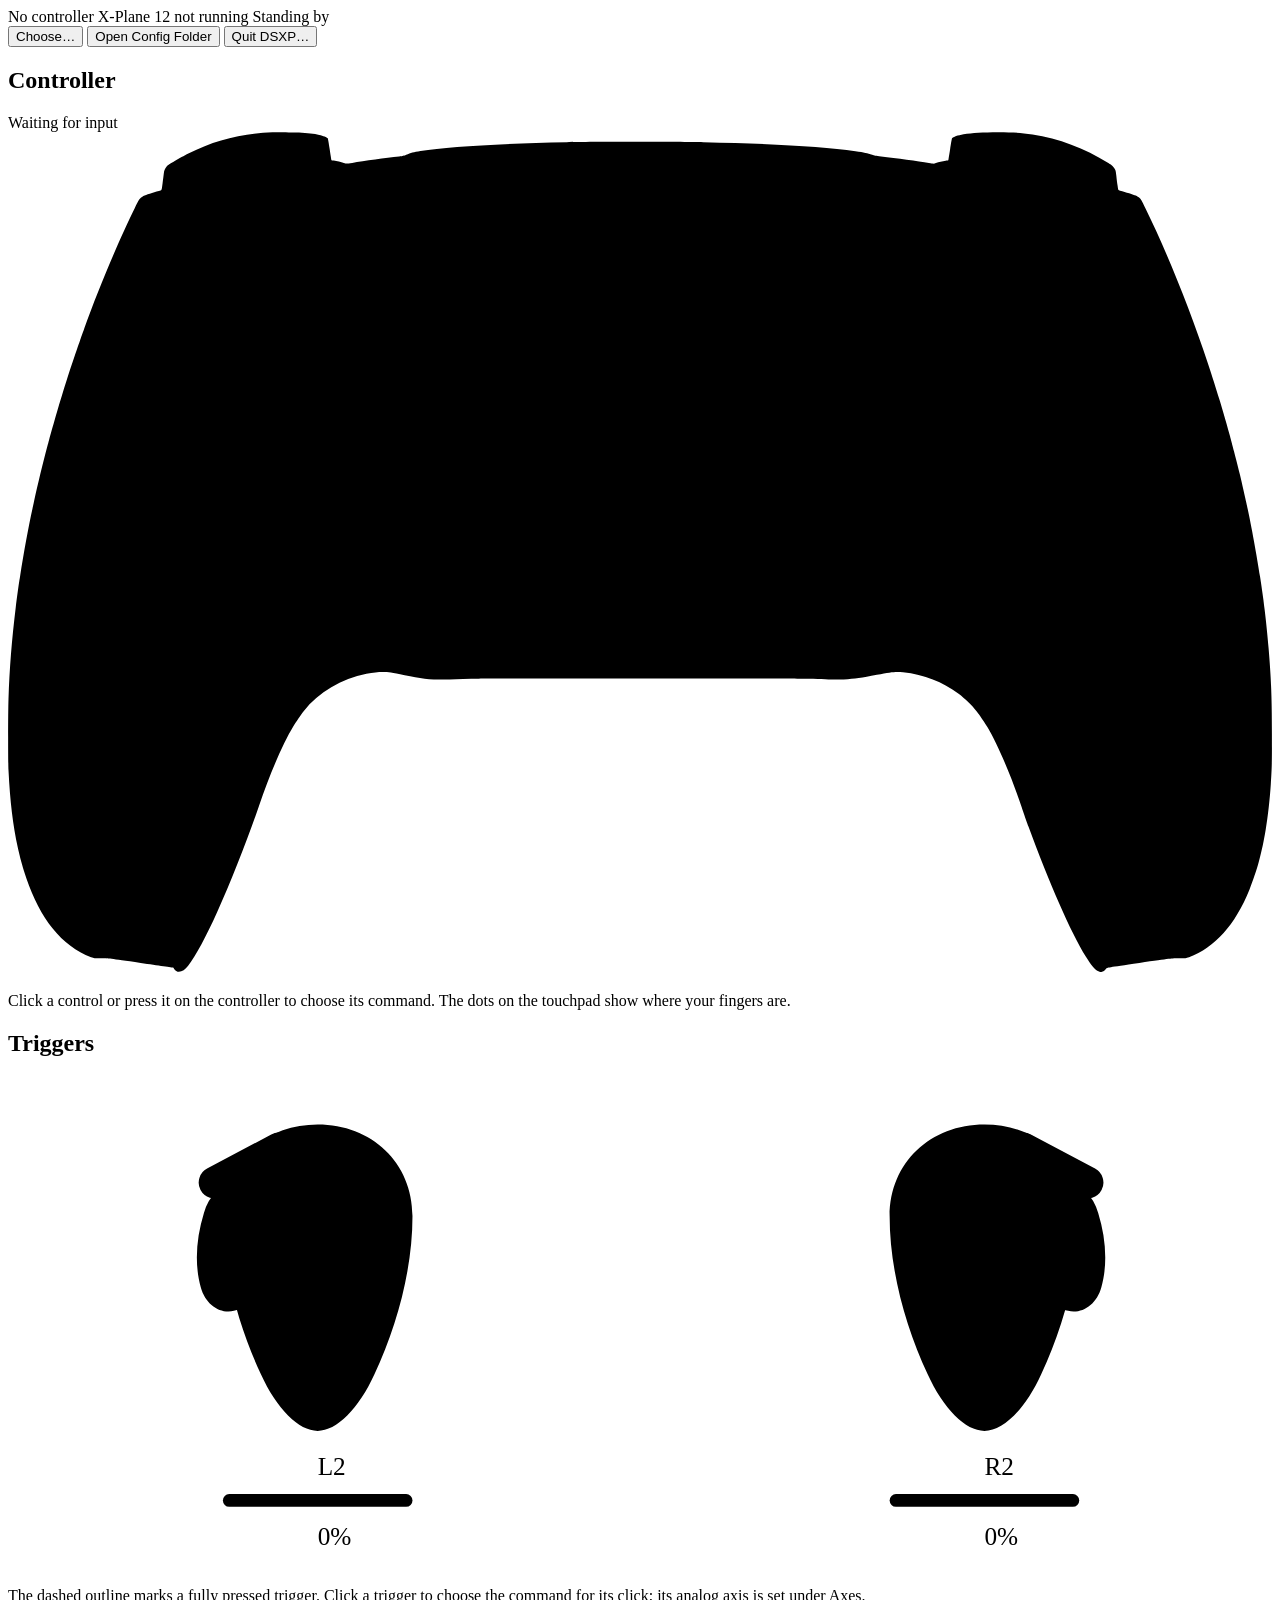
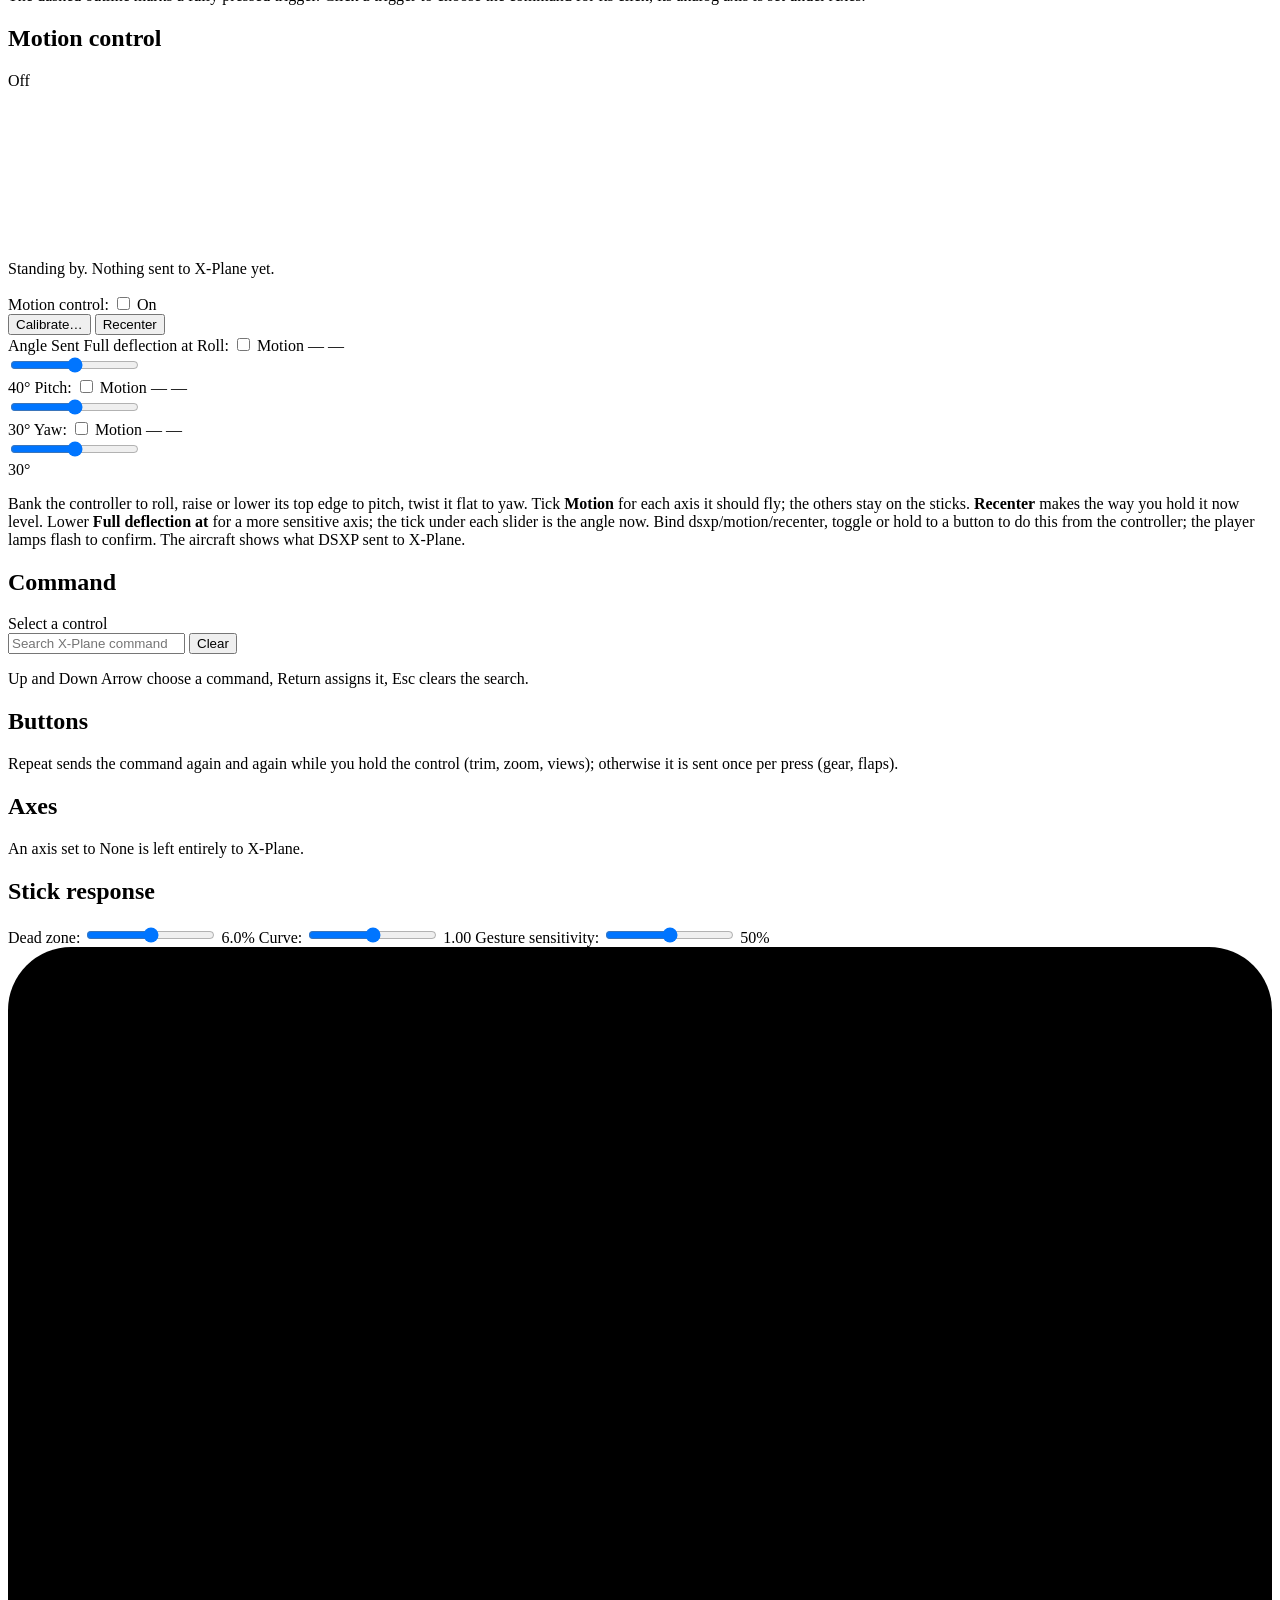
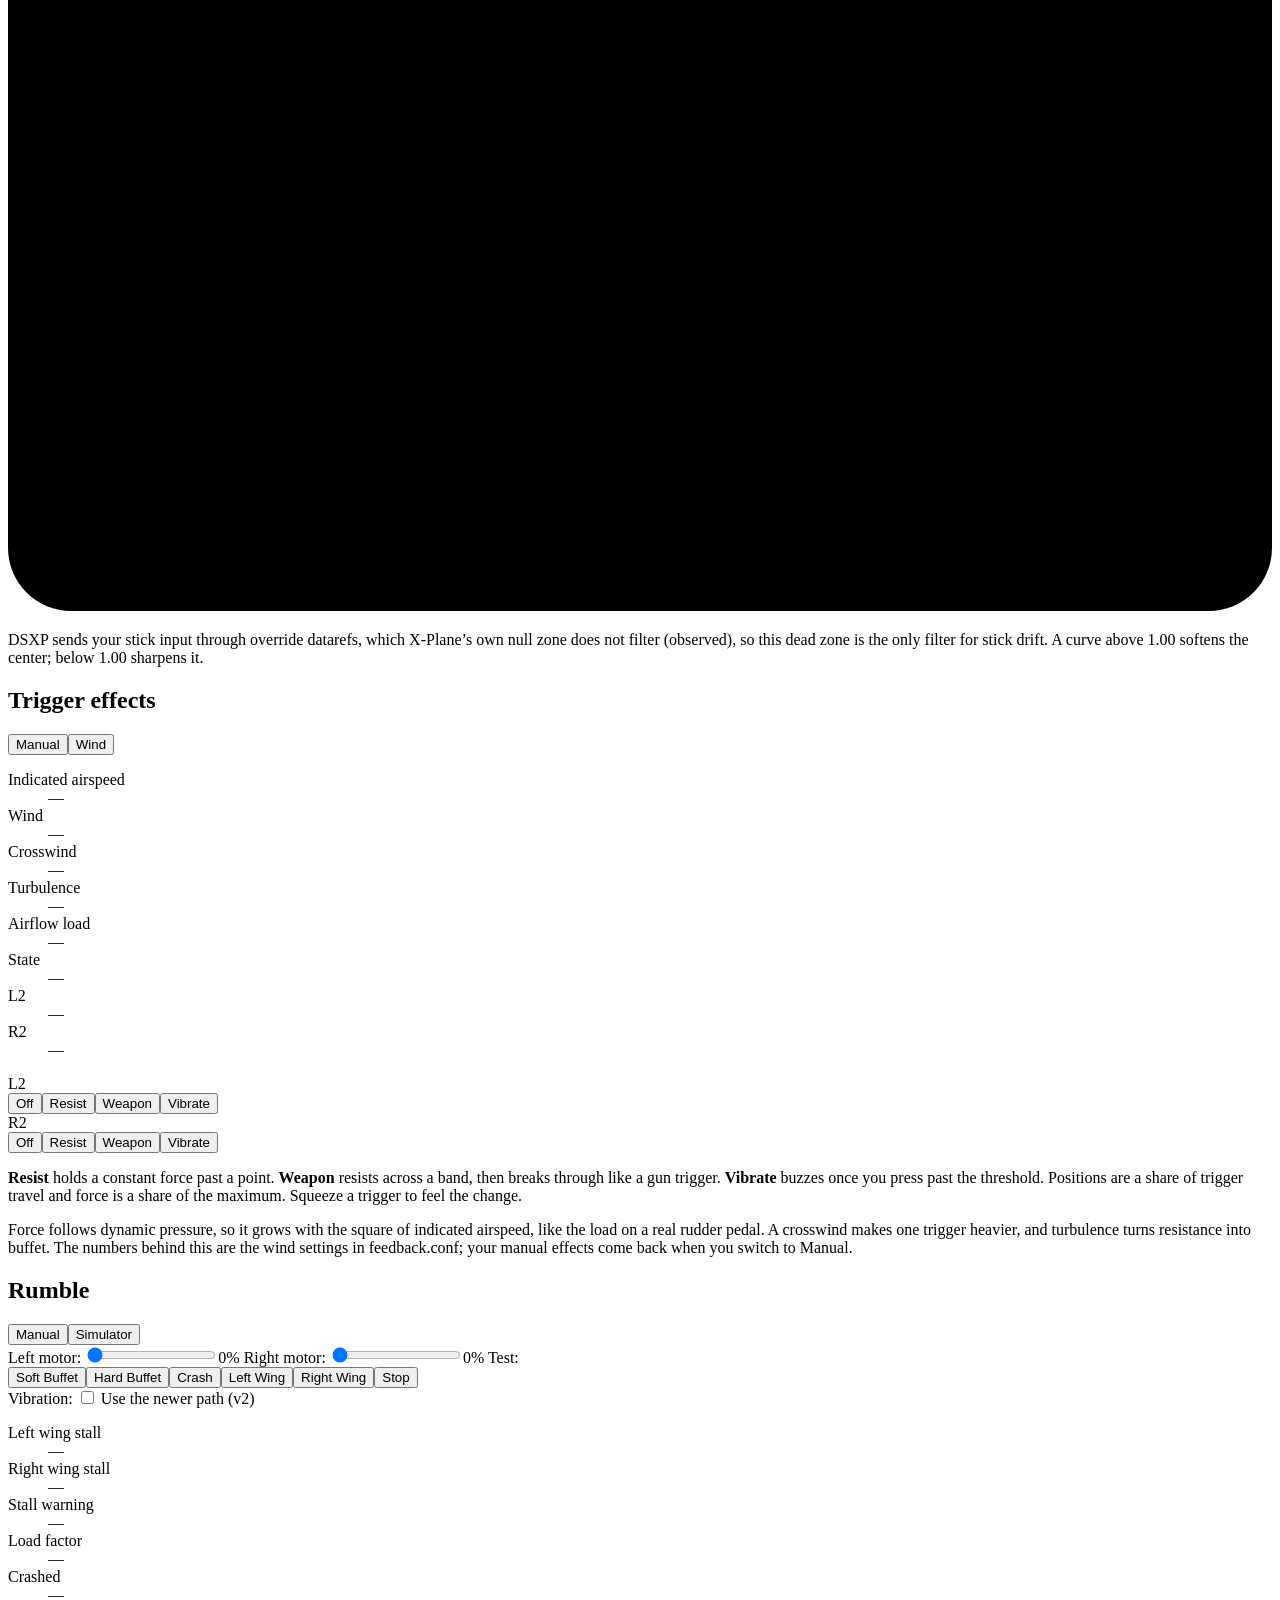
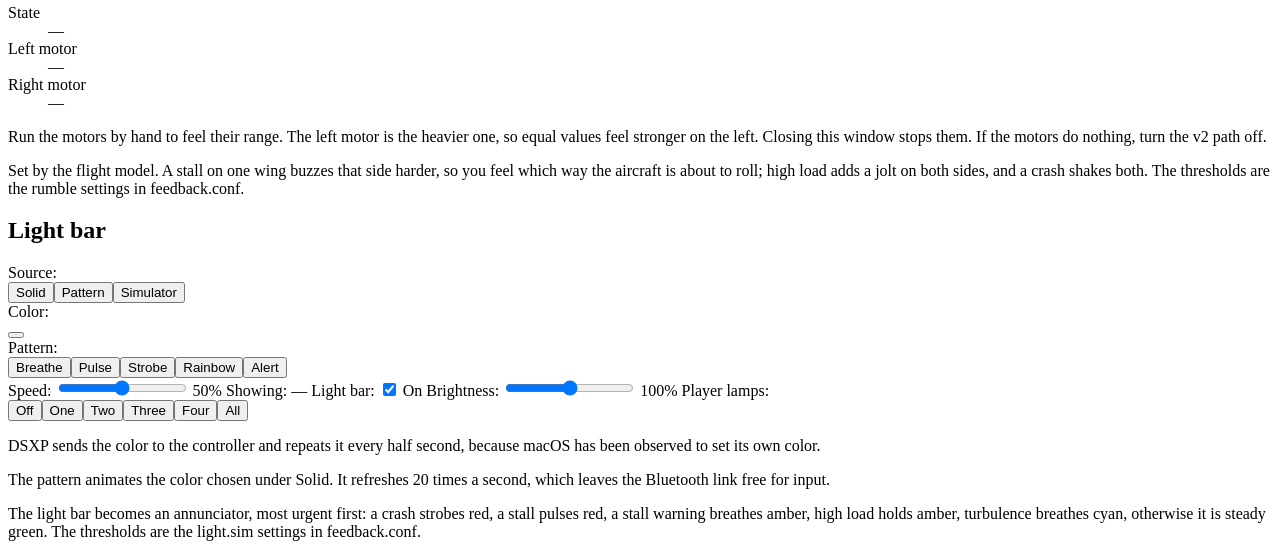
==== commit fe026c22: "Make the mapper require the motion calibration on first use calibration.js and a sheet in index.html" ====
--- a/Resources/web/index.html
+++ b/Resources/web/index.html
@@ -65,6 +65,50 @@
 </div>
 
 <div id="toast" role="status" hidden></div>
+
+<!-- Motion control calibration. Required before motion control can be used: while it has
+     never been done this sheet covers the mapper (the status strip, with Quit, stays above
+     it). Opened again by Calibrate... in the Motion control panel. -->
+<div id="calibration" hidden>
+  <div class="cal-card" role="dialog" aria-modal="true" aria-labelledby="cal-title">
+    <header class="cal-head">
+      <h2 id="cal-title">Calibrate motion control</h2>
+      <ol class="cal-steps" id="cal-steps">
+        <li data-step="flat">Lie flat</li><li data-step="level">Hold level</li><li data-step="roll">Bank</li><li data-step="pitch">Pitch</li><li data-step="yaw">Twist</li>
+      </ol>
+    </header>
+    <div class="cal-body">
+      <div class="cal-view"><canvas id="cal-plane" role="img" aria-label="The controller's attitude now, drawn as an aircraft"></canvas></div>
+      <div class="cal-side">
+        <p class="cal-instruction" id="cal-instruction"></p>
+        <div class="variants" id="cal-meter">
+          <div data-variant="bar" class="cal-bar" role="progressbar" aria-label="Step progress" aria-valuemin="0" aria-valuemax="100"><i id="cal-bar-fill"></i></div>
+          <div data-variant="reach" class="cal-reach">
+            <div class="cal-track" id="cal-track"><i class="cal-span" id="cal-span"></i><i class="cal-need lo" id="cal-need-lo"></i><i class="cal-need hi" id="cal-need-hi"></i><i class="cal-center"></i><i class="cal-needle" id="cal-needle"></i></div>
+            <div class="cal-scale"><span id="cal-scale-lo"></span><output id="cal-angle">0&deg;</output><span id="cal-scale-hi"></span></div>
+          </div>
+          <dl data-variant="result" class="readouts cal-result">
+            <div><dt>Gyro drift</dt><dd id="cal-r-drift">&mdash;</dd></div>
+            <div><dt>Gravity</dt><dd id="cal-r-gravity">&mdash;</dd></div>
+            <div><dt>Level</dt><dd id="cal-r-level">&mdash;</dd></div>
+            <div><dt>Full deflection</dt><dd id="cal-r-full">&mdash;</dd></div>
+          </dl>
+          <div data-variant="none"></div>
+        </div>
+        <p class="cal-note" id="cal-note"></p>
+      </div>
+    </div>
+    <footer class="cal-foot">
+      <p class="note" id="cal-foot-note">About a minute. Your sticks keep working meanwhile; motion control can be switched on once this is done.</p>
+      <div class="popover-buttons">
+        <button class="push" id="cal-cancel" hidden>Cancel</button>
+        <button class="push" id="cal-restart" hidden>Start Over</button>
+        <button class="push" id="cal-done" hidden>Done</button>
+        <button class="push default" id="cal-primary">Start</button>
+      </div>
+    </footer>
+  </div>
+</div>
 
 <main>
   <section id="panel-controller">
@@ -217,7 +261,10 @@
         <div class="motion-grid">
           <label class="form-label mg-row1" for="motion-on">Motion control:</label>
           <label class="check mg-switch"><input type="checkbox" id="motion-on" switch> On</label>
-          <button class="mg-recenter" id="motion-recenter" title="Make the way you hold the controller now level">Recenter</button>
+          <div class="mg-buttons">
+            <button id="motion-calibrate" title="Measure the controller's drift, your level and your reach again">Calibrate&hellip;</button>
+            <button id="motion-recenter" title="Make the way you hold the controller now level">Recenter</button>
+          </div>
 
           <span class="mg-head mg-angle">Angle</span>
           <span class="mg-head mg-sent">Sent</span>
@@ -444,5 +491,6 @@
 <script src="/plane3d/view.js"></script>
 <script src="/app.js"></script>
 <script src="/motion-panel.js"></script>
+<script src="/calibration.js"></script>
 </body>
 </html>
